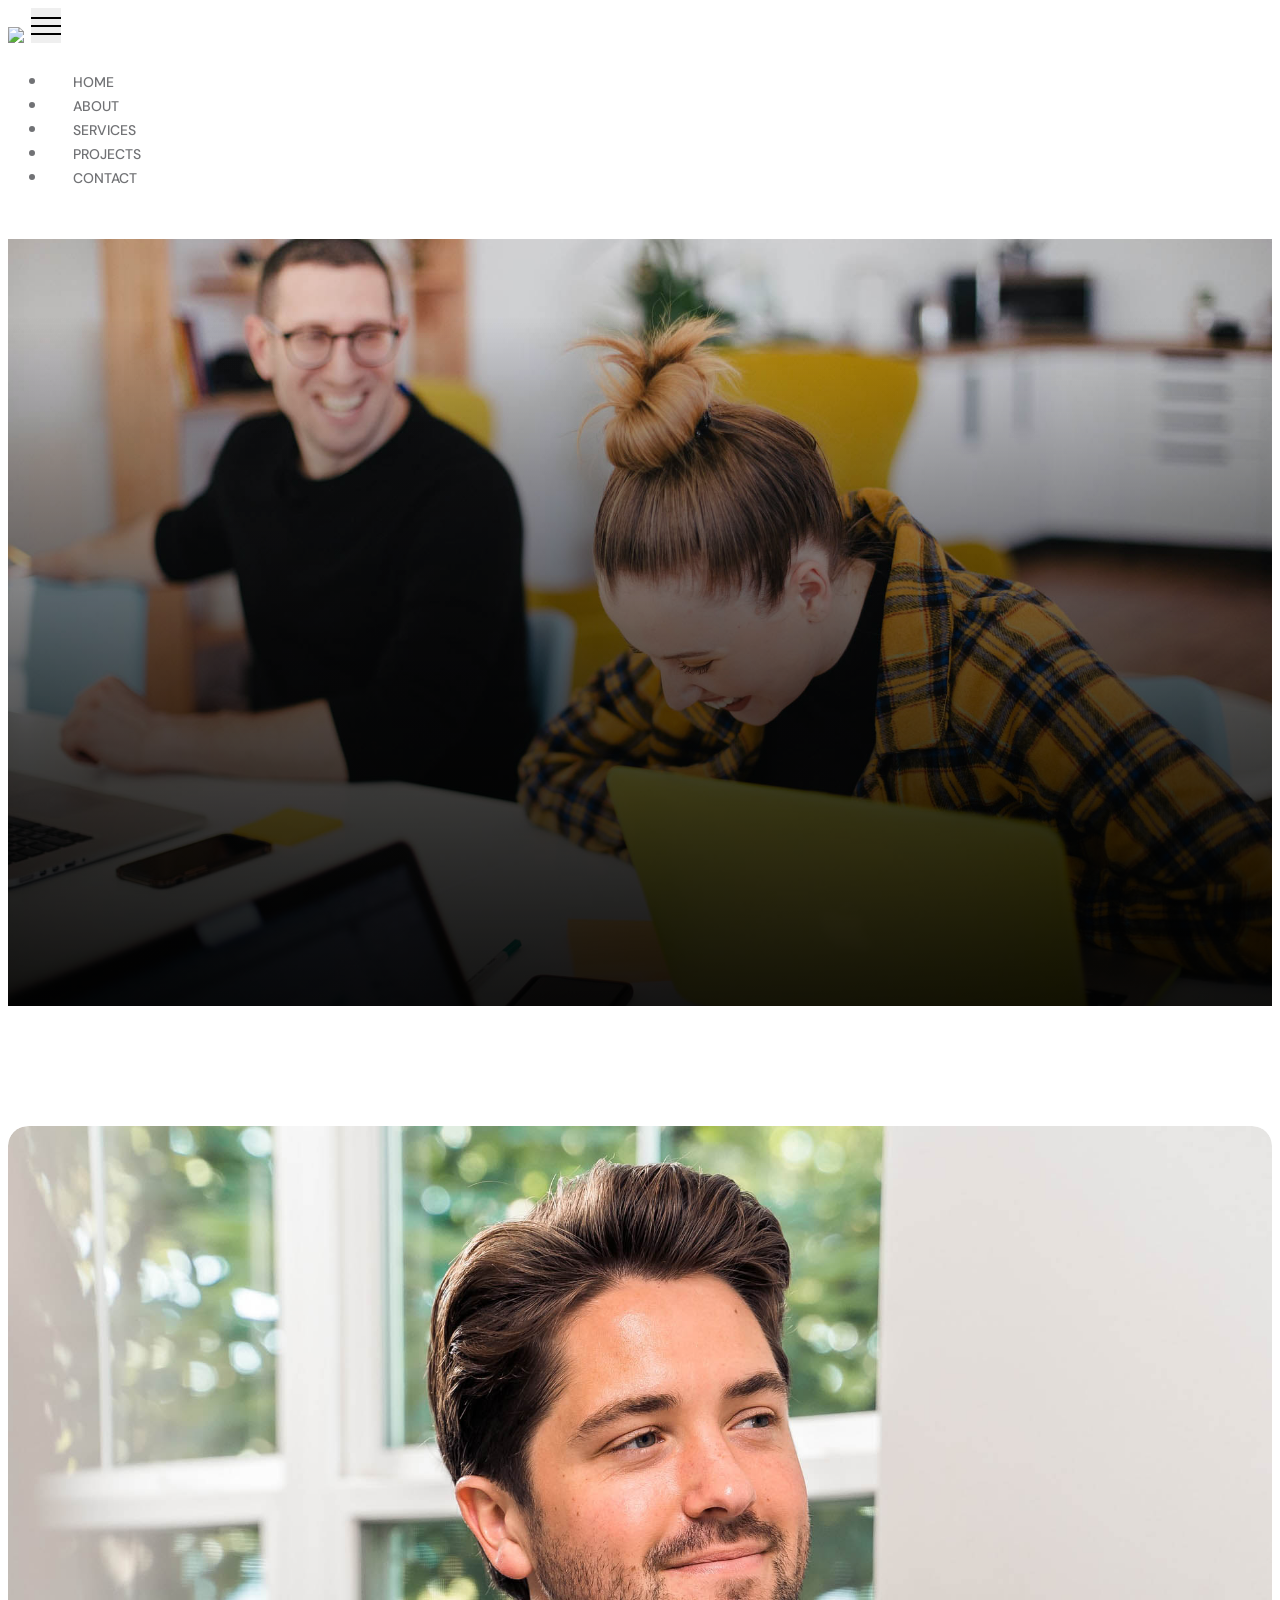
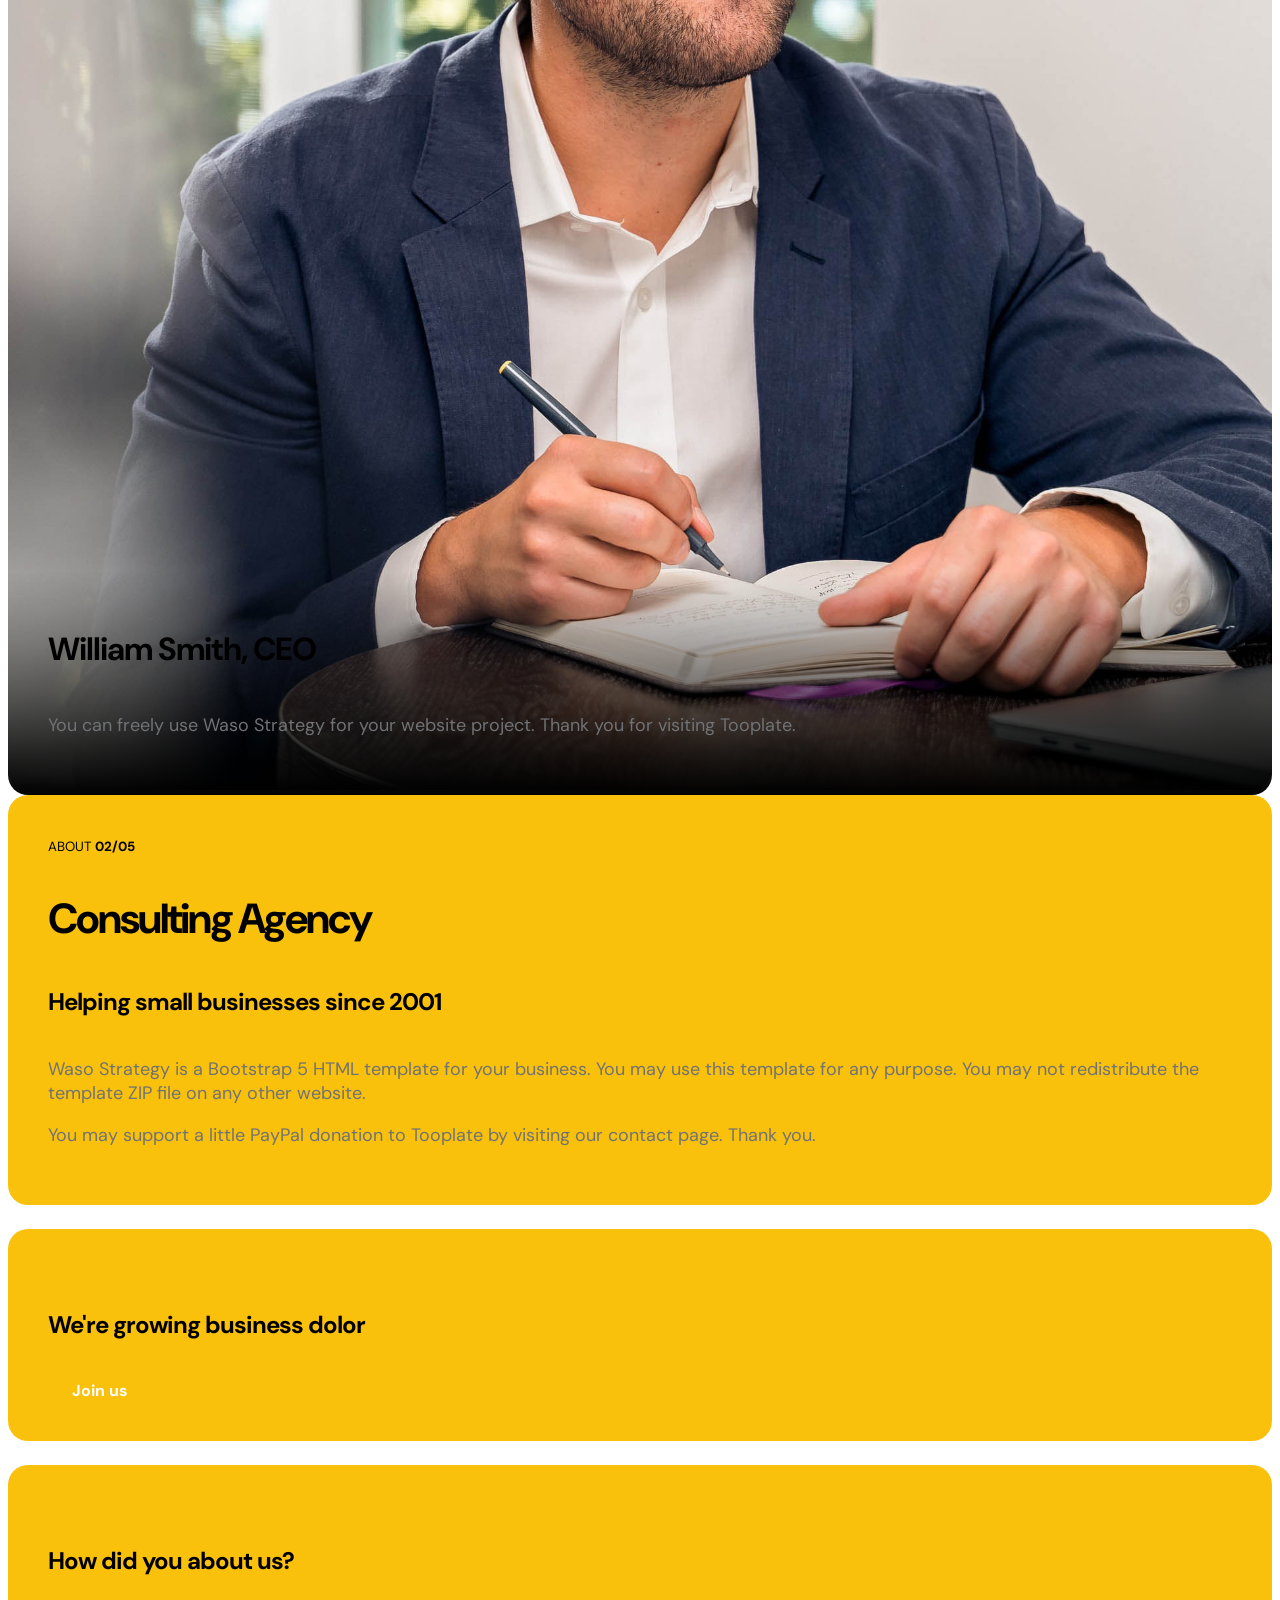
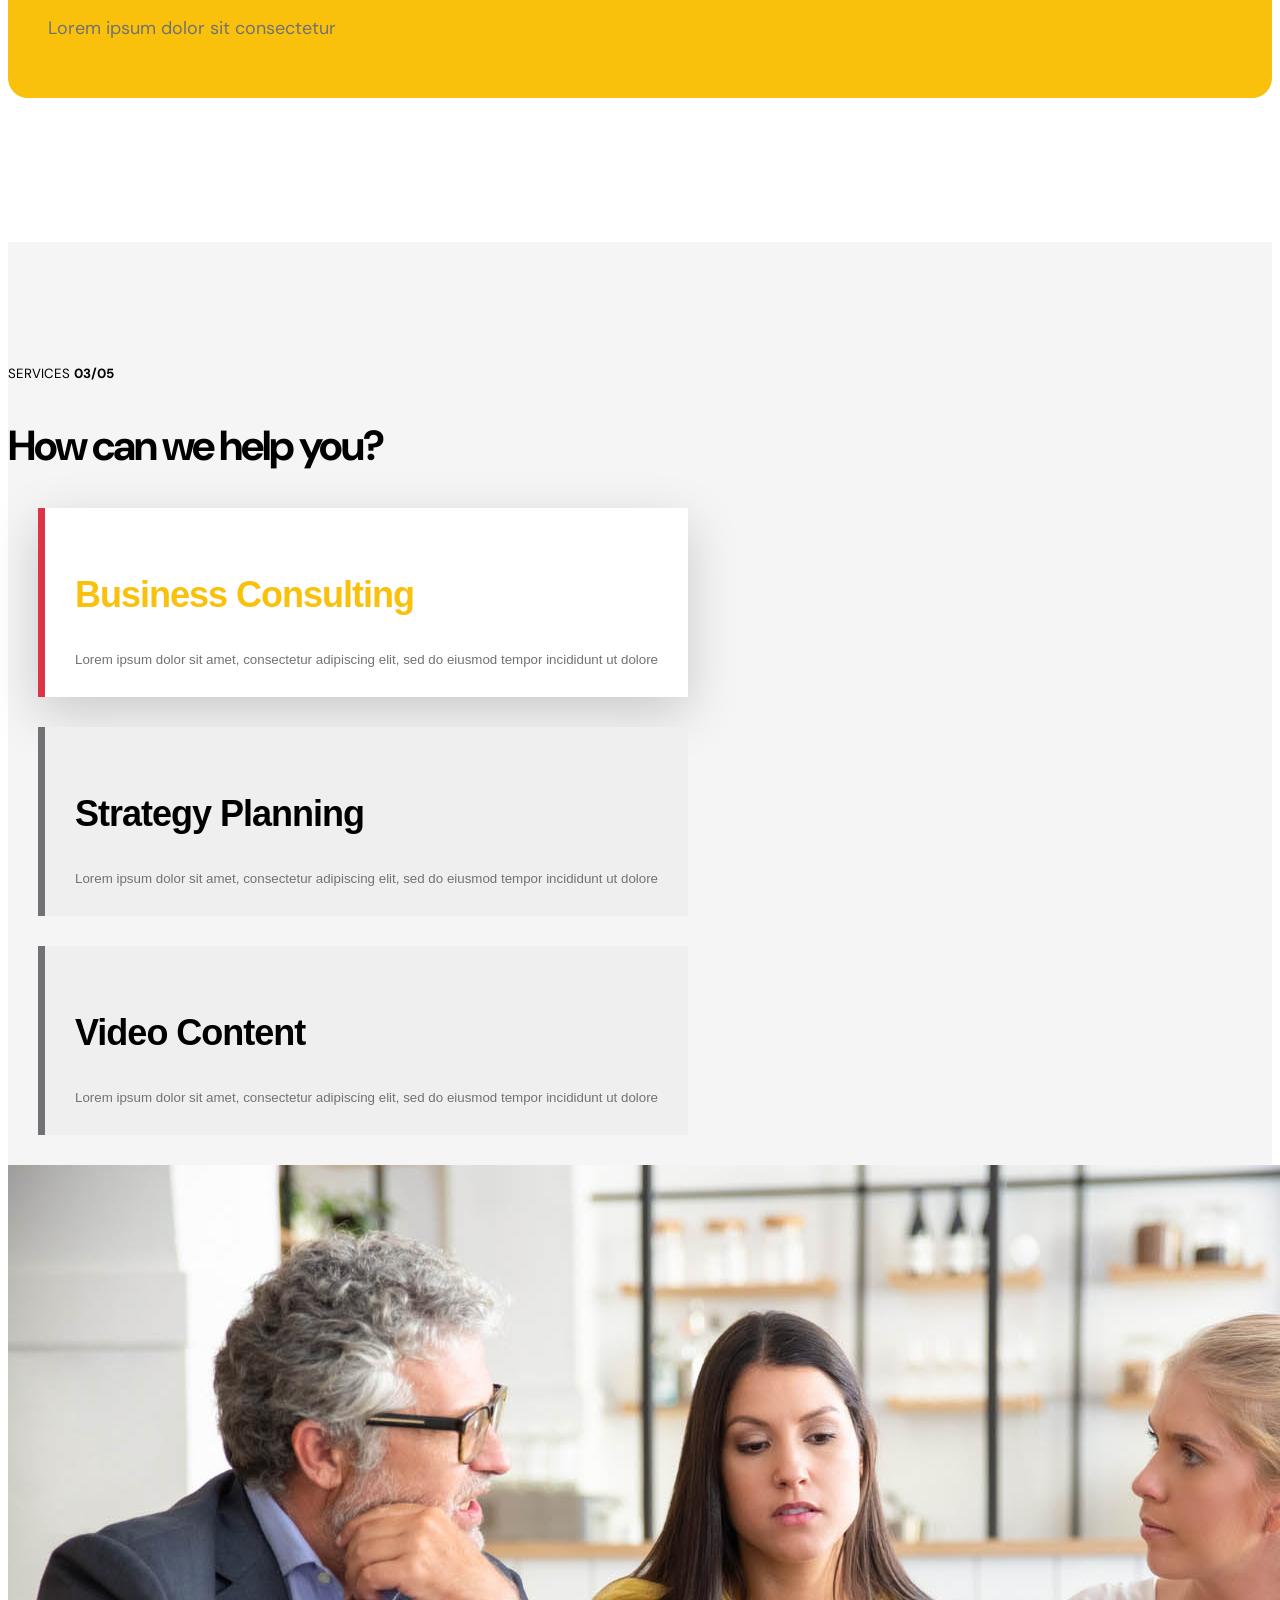
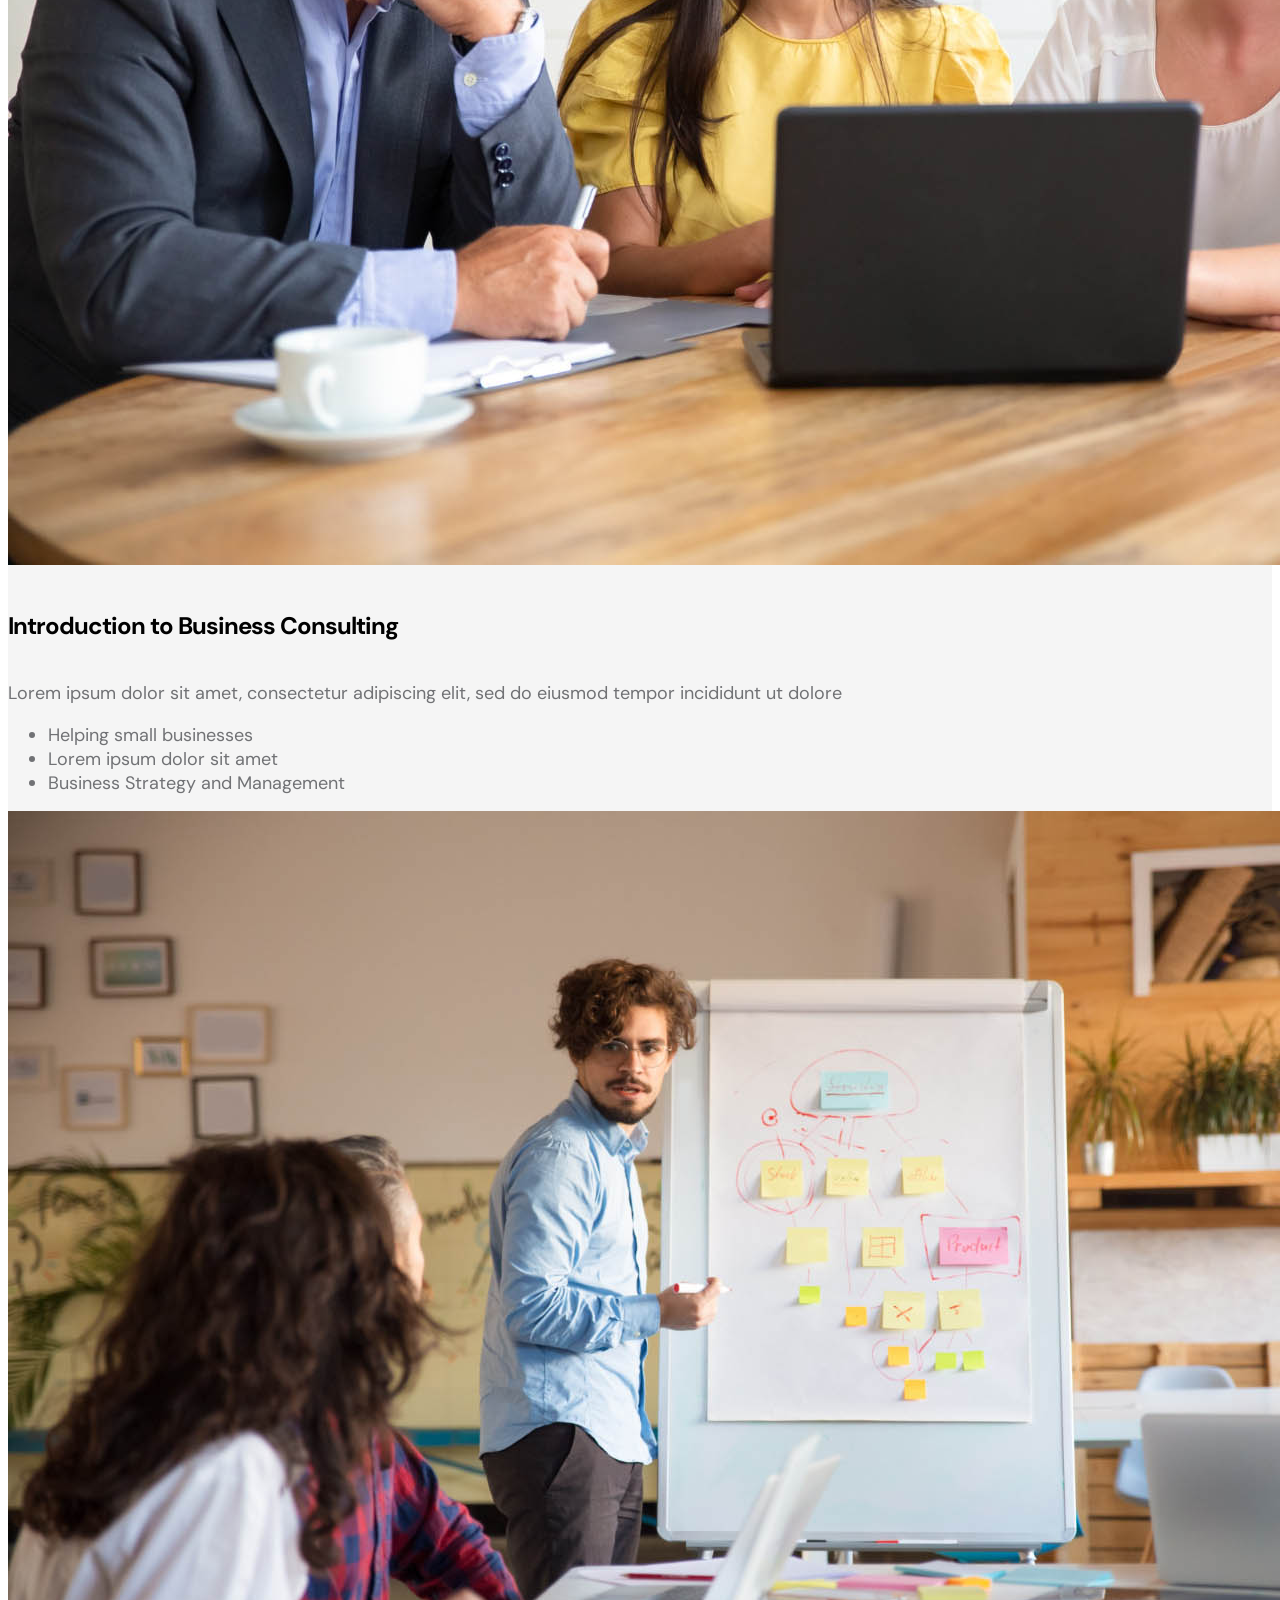
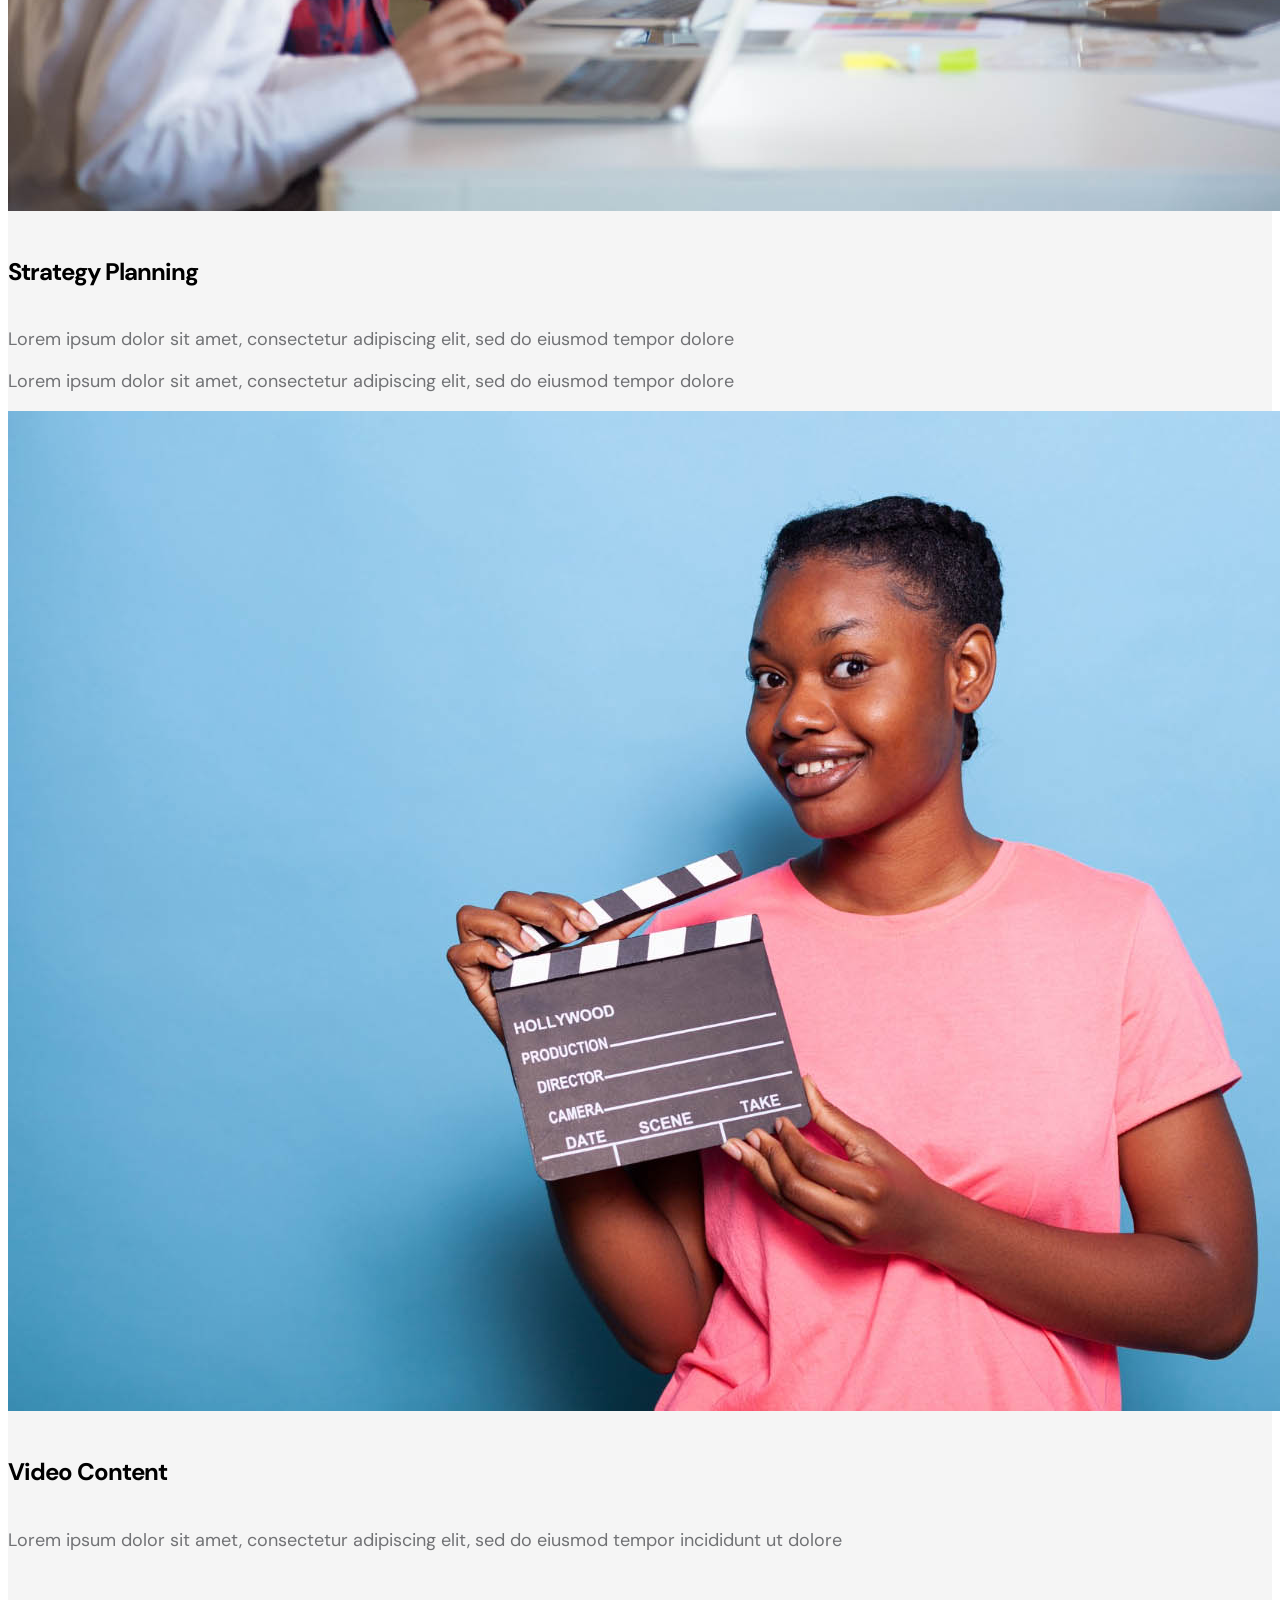
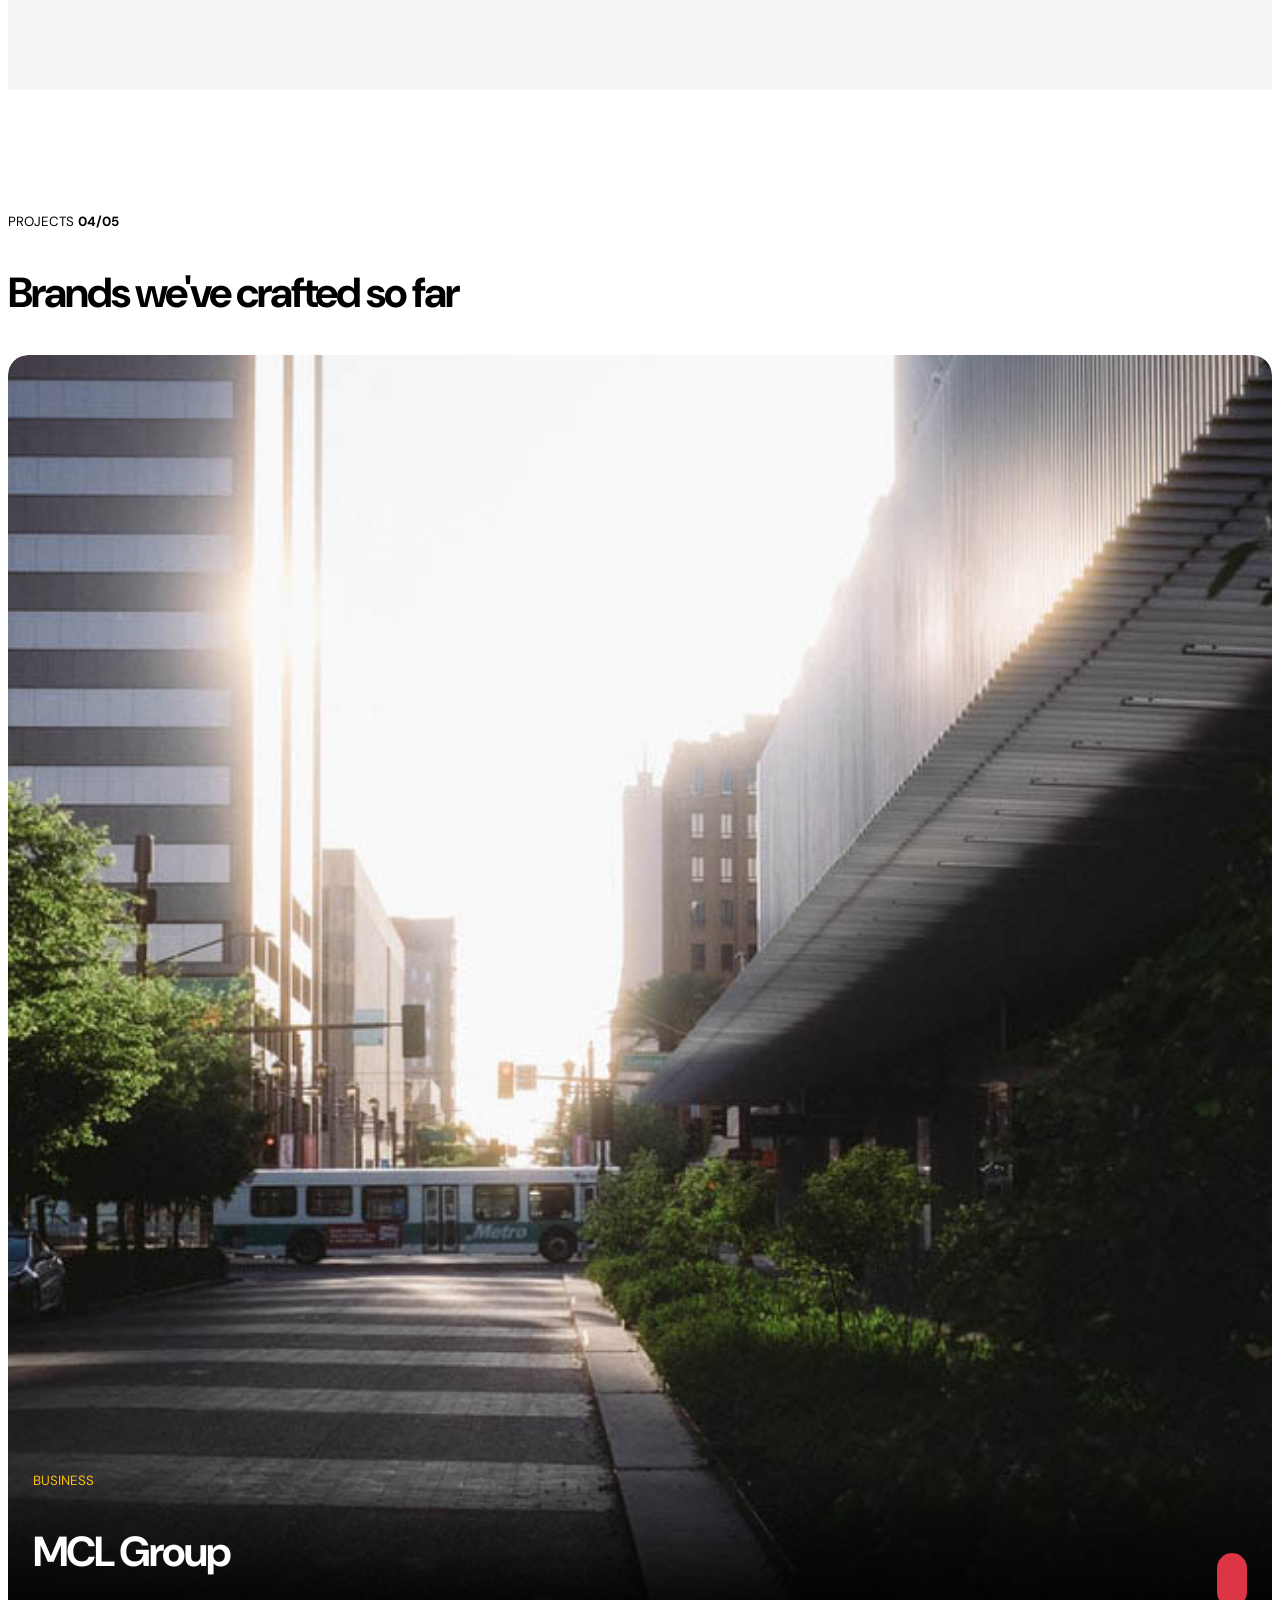
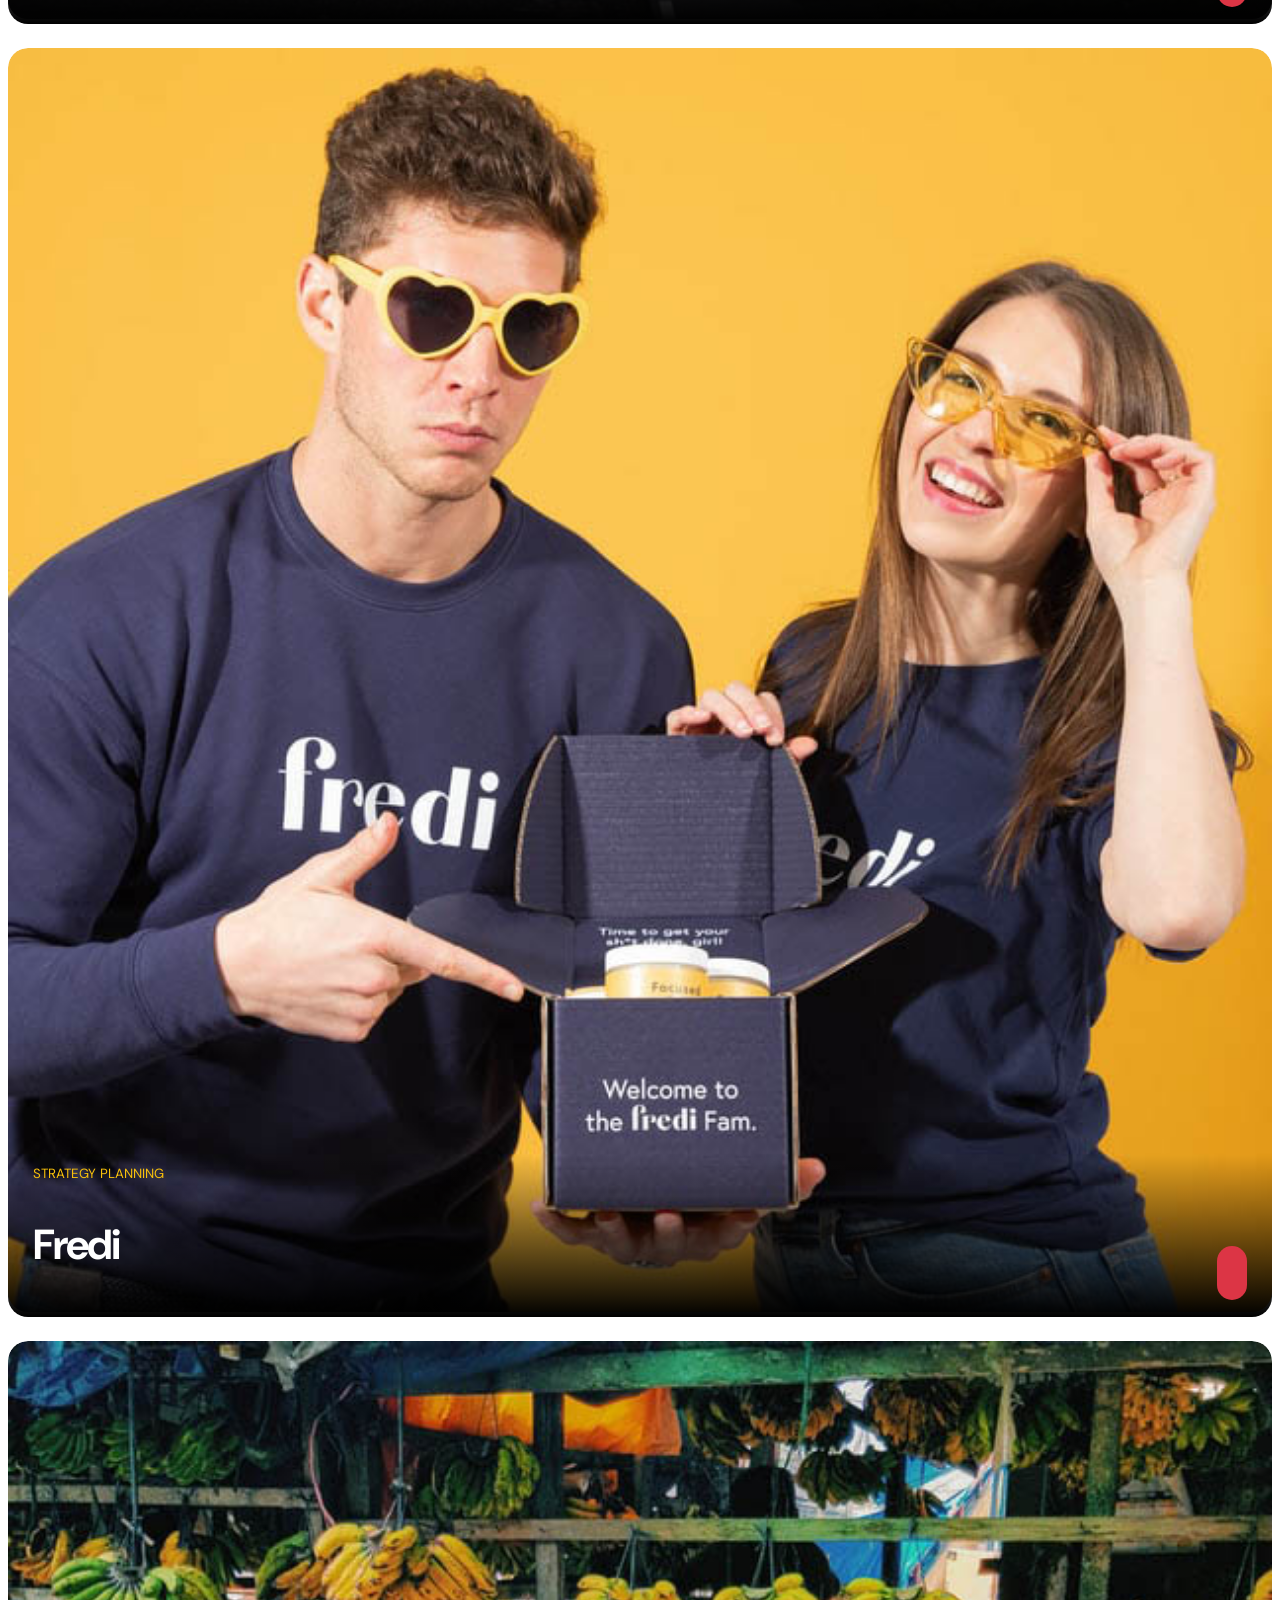
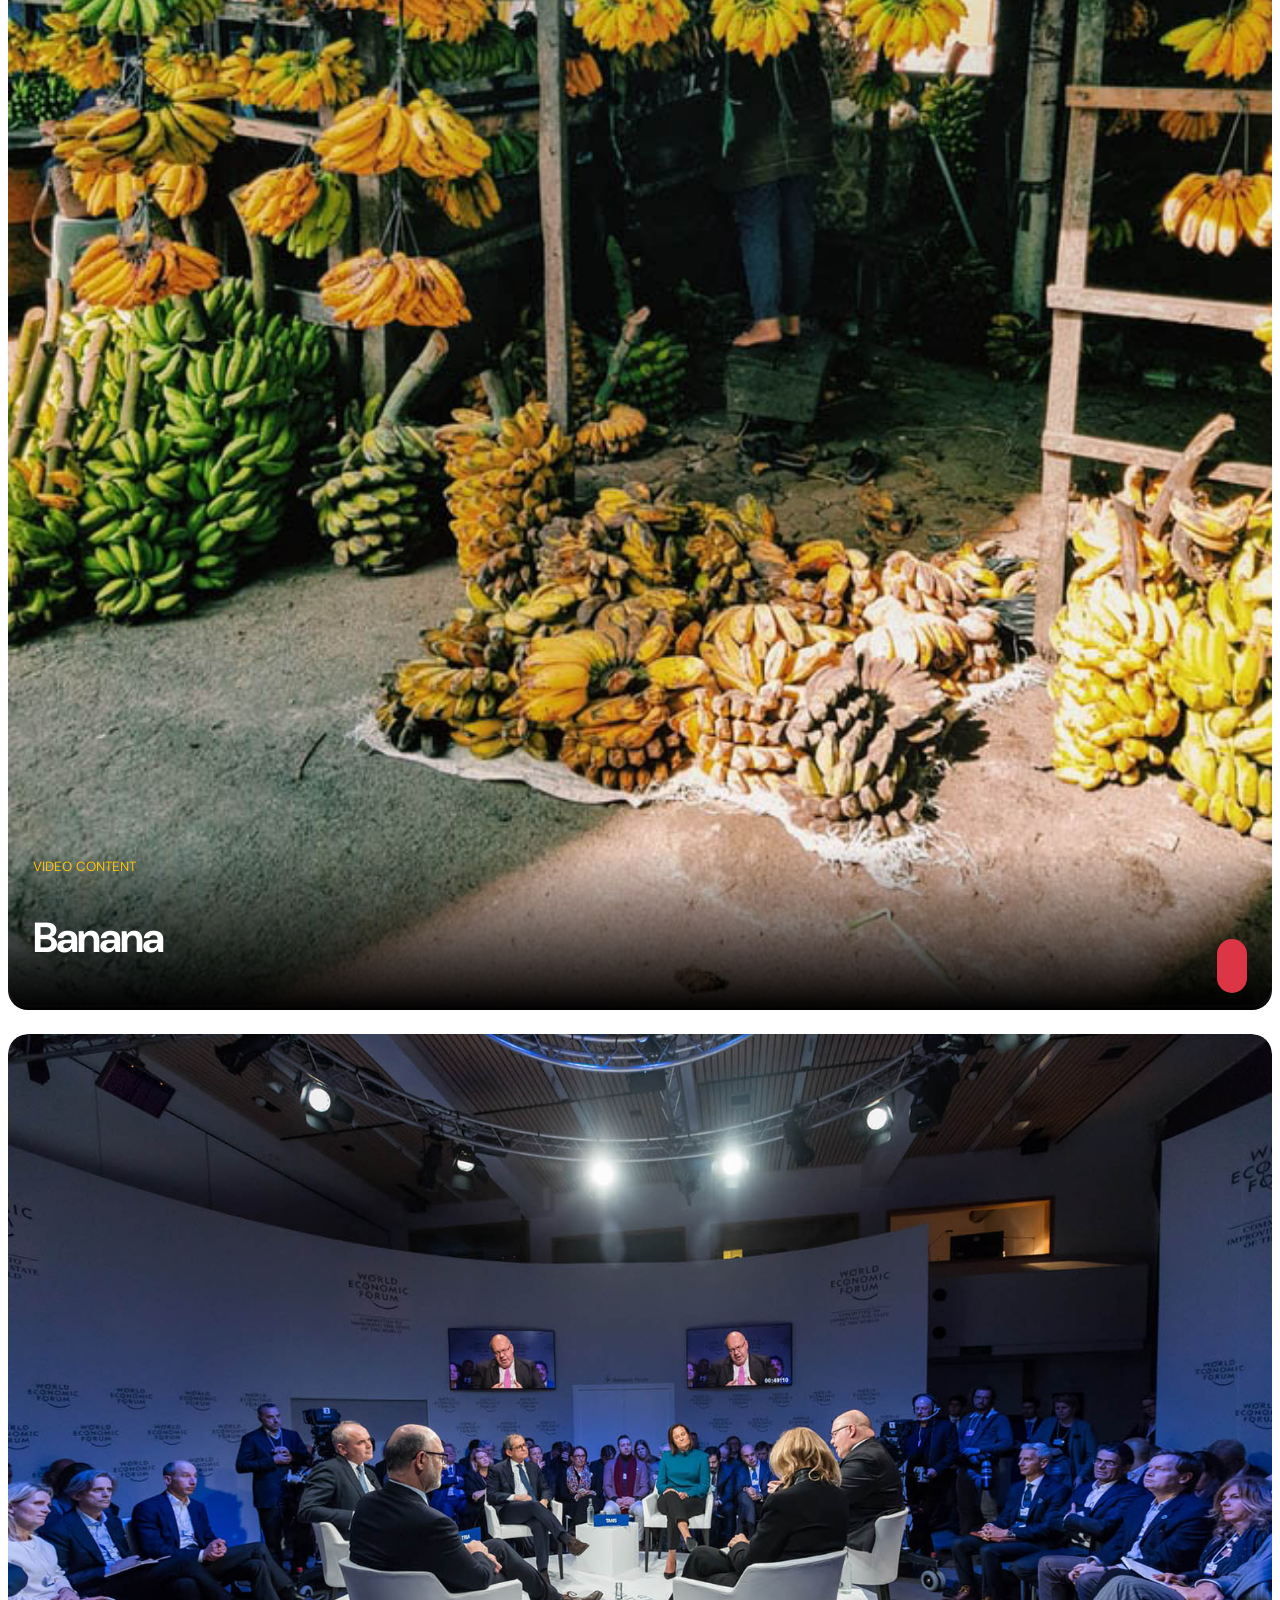
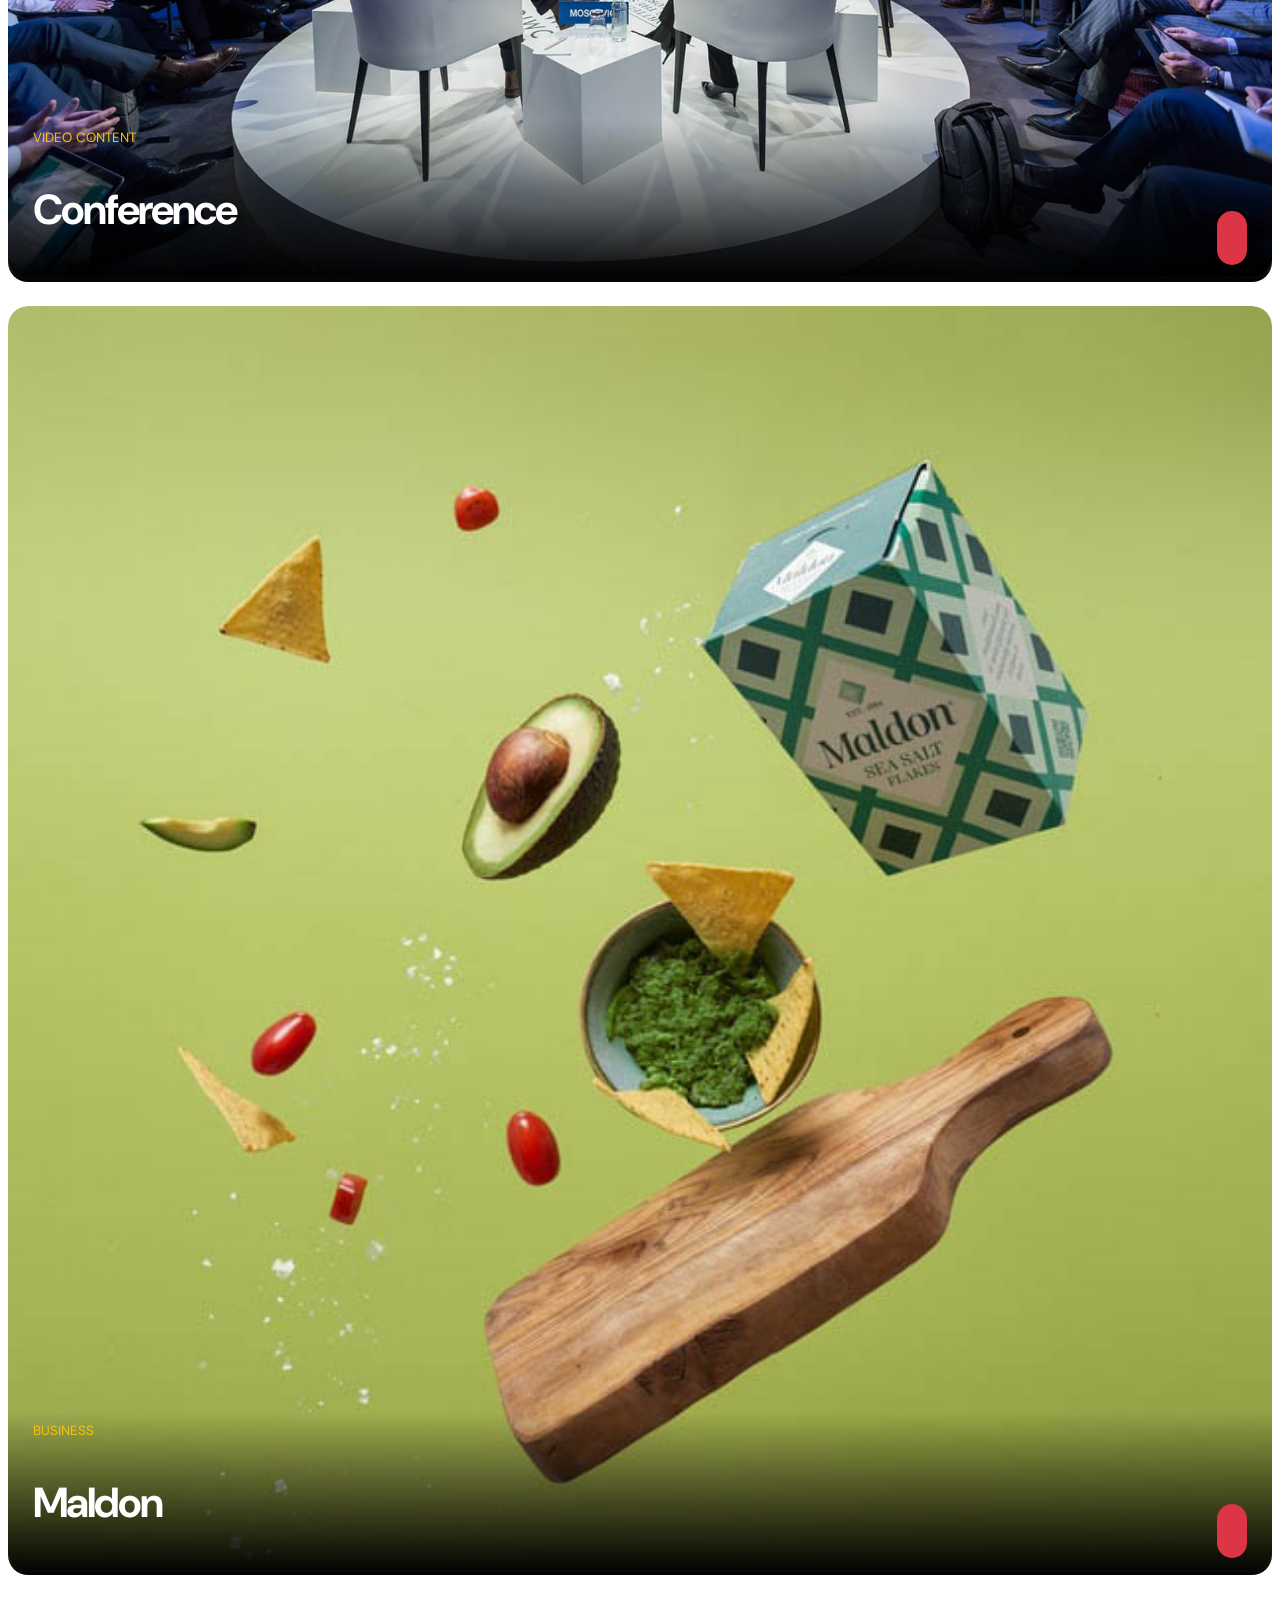
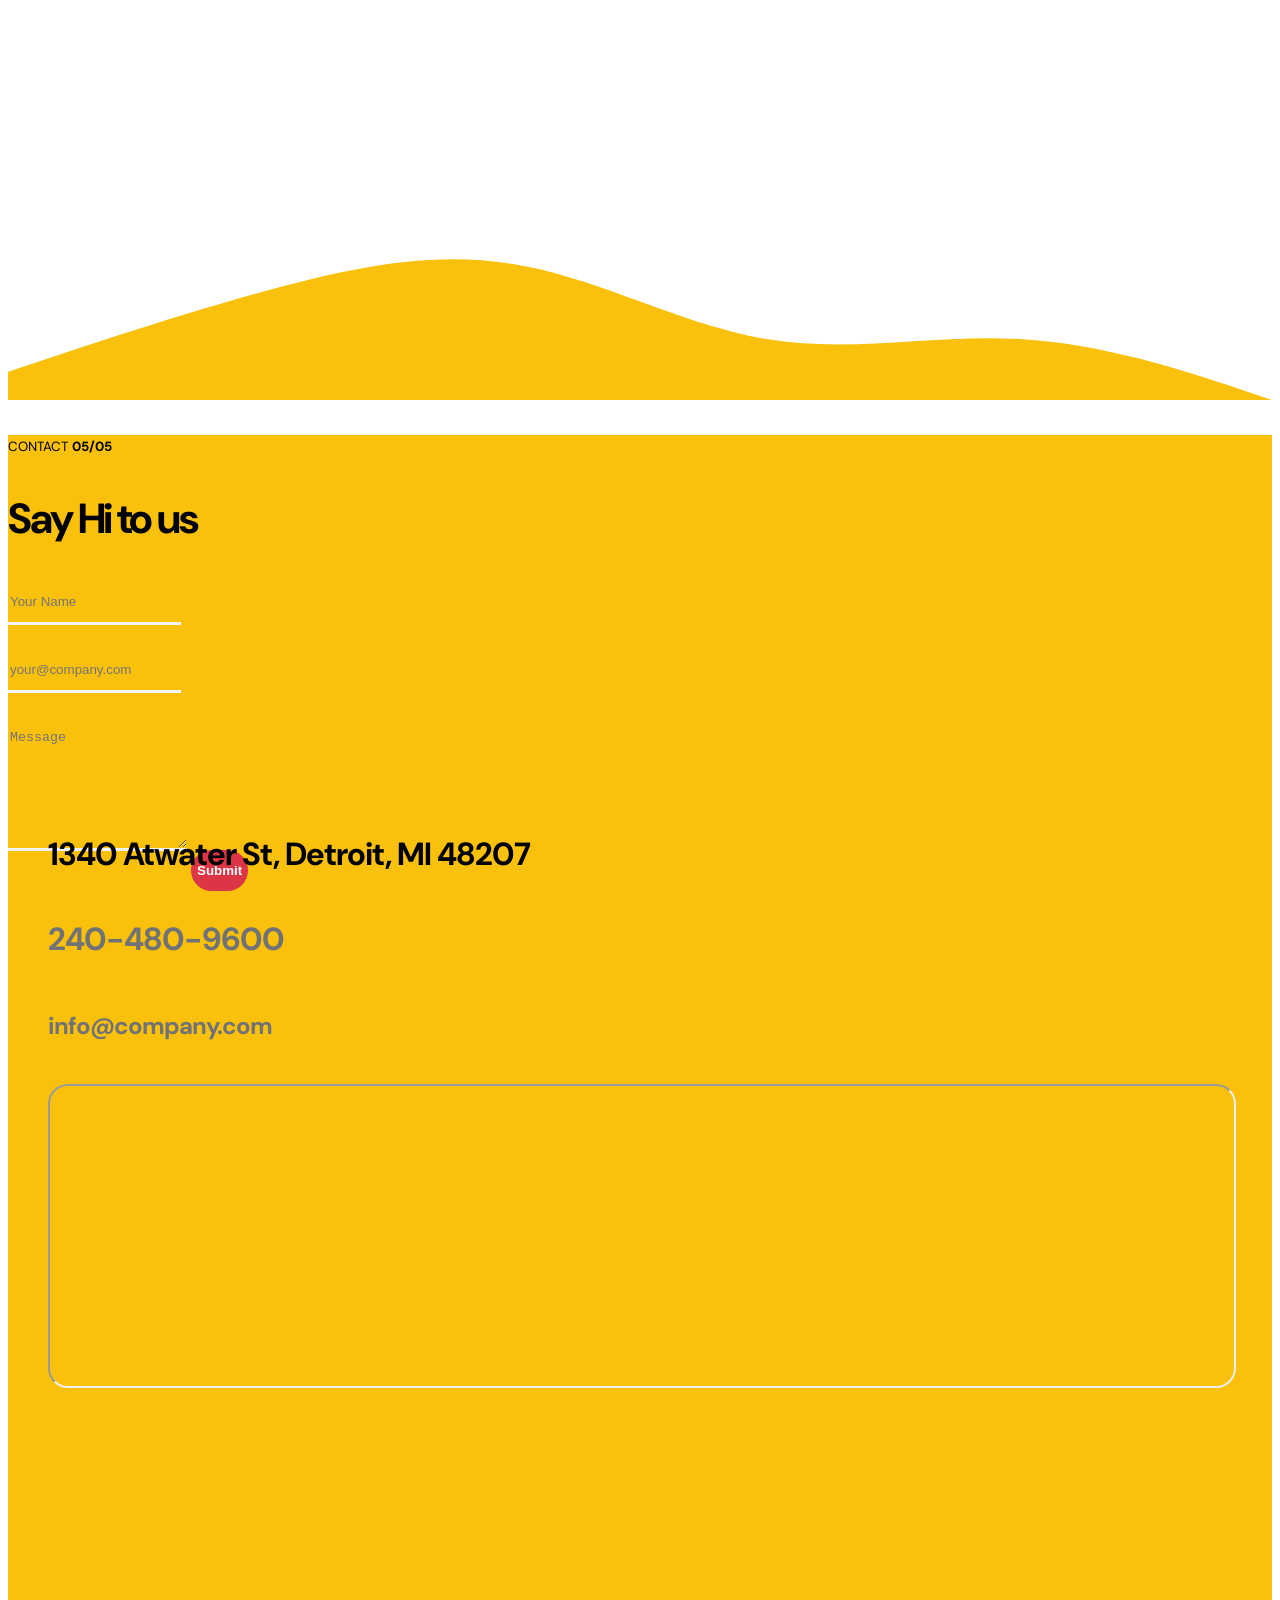
==== index.html @ d718e26a "Update index.html" ====
<!doctype html>
<html lang="en">
    <head>
        <meta charset="utf-8">
        <meta name="viewport" content="width=device-width, initial-scale=1">

        <meta name="description" content="">
        <meta name="author" content="Deep Turismo & Eventos">

        <title>Deep Eventos</title>

        <!-- CSS FILES -->
        <link rel="preconnect" href="https://fonts.googleapis.com">
        
        <link rel="preconnect" href="https://fonts.gstatic.com" crossorigin>
        
        <link href="https://fonts.googleapis.com/css2?family=DM+Sans:wght@400;500;700&display=swap" rel="stylesheet">

        <link href="css/bootstrap.min.css" rel="stylesheet">

        <link href="css/bootstrap-icons.css" rel="stylesheet">

        <link href="css/magnific-popup.css" rel="stylesheet">

        <link href="css/deep.css" rel="stylesheet">
        

    </head>
    
    <body id="section_1">

        <nav class="navbar navbar-expand-lg bg-black">
            <div class="container">

                <a href="#" class="navbar-brand">
                    <img class="logo-img" src="images/BRANCO.svg">
                </a>

                <button class="navbar-toggler" type="button" data-bs-toggle="collapse" data-bs-target="#navbarNav" aria-controls="navbarNav" aria-expanded="false" aria-label="Toggle navigation">
                    <span class="navbar-toggler-icon"></span>
                </button>

                <div class="collapse navbar-collapse" id="navbarNav">
                    <ul class="navbar-nav align-items-lg-center ms-auto me-lg-auto">
                        <li class="nav-item">
                            <a class="nav-link click-scroll" href="#section_1">Home</a>
                        </li>

                        <li class="nav-item">
                            <a class="nav-link click-scroll" href="#section_2">About</a>
                        </li>

                        <li class="nav-item">
                            <a class="nav-link click-scroll" href="#section_3">Services</a>
                        </li>

                        <li class="nav-item">
                            <a class="nav-link click-scroll" href="#section_4">Projects</a>
                        </li>

                        <li class="nav-item">
                            <a class="nav-link click-scroll" href="#section_5">Contact</a>
                        </li>
                    </ul>
                    <div>
                        <ul class="social-icon d-flex justify-content-lg-end d-lg-block d-none">
                            <li class="social-icon-item">
                                <a href="https://www.instagram.com/deepeventos" target="_blank" rel="noopener noreferrer" class="social-icon-link">
                                    <span class="bi-instagram"></span>
                                </a>
                            </li>
                        </ul>
                     </div>
                <div>
                        
            </div>
        </nav>

        <main>

            <section class="hero">
                <div class="container-fluid h-100">
                    <div class="row h-100">

                        <div id="carouselExampleCaptions" class="carousel carousel-fade hero-carousel slide" data-bs-ride="carousel">
                            <div class="carousel-inner">
                                <div class="carousel-item active">
                                    <div class="container position-relative h-100">
                                        <div class="carousel-caption d-flex flex-column justify-content-center">
                                            <small class="small-title">Introducing Waso Strategy <strong class="text-warning">01/05</strong></small>

                                            <h1>Explore <span class="text-warning">new ideas</span> for your business</h1>

                                            <div class="d-flex align-items-center mt-4">
                                                <a class="custom-btn btn custom-link" href="#section_2">Get Started</a>

                                                <a class="popup-youtube custom-icon d-flex ms-4" href="https://www.youtube.com/watch?v=AYaHuZ4BB6Y">
                                                    <i class="bi-play play-icon d-flex m-auto text-white"></i>
                                                </a>
                                            </div>
                                        </div>
                                    </div>

                                    <div class="carousel-image-wrap">
                                        <img src="images/slide/christina-wocintechchat-com-NDoVgcS_lZM-unsplash.jpg" class="img-fluid carousel-image" alt="">
                                    </div>
                                </div>

                                <div class="carousel-item">
                                    <div class="container position-relative h-100">
                                        <div class="carousel-caption d-flex flex-column justify-content-center">
                                            <small class="small-title">Supporting New Project <strong class="text-warning">01/05</strong></small>

                                            <h1>Strategic Planning for your <span class="text-warning">next project</span></h1>

                                            <div class="d-flex align-items-center mt-4">
                                                <a class="custom-btn btn custom-link" href="#section_2">Explore Capabilities</a>

                                                <a class="popup-youtube custom-icon d-flex ms-4" href="https://www.youtube.com/watch?v=VStvZjykQ00">
                                                    <i class="bi-play play-icon d-flex m-auto text-white"></i>
                                                </a>
                                            </div>
                                        </div>
                                    </div>
                                    
                                    <div class="carousel-image-wrap">
                                        <img src="images/slide/jason-goodman-0K7GgiA8lVE-unsplash.jpg" class="img-fluid carousel-image" alt="">
                                    </div>
                                </div>

                                <button class="carousel-control-prev" type="button" data-bs-target="#carouselExampleCaptions" data-bs-slide="prev">
                                    <span class="carousel-control-prev-icon" aria-hidden="true"></span>
                                    <span class="visually-hidden">Previous</span>
                                </button>

                                <button class="carousel-control-next" type="button" data-bs-target="#carouselExampleCaptions" data-bs-slide="next">
                                    <span class="carousel-control-next-icon" aria-hidden="true"></span>
                                    <span class="visually-hidden">Next</span>
                                </button>
                            </div>
                        </div>

                    </div>
                </div>
            </section>


            <section class="about section-padding" id="section_2">
                <div class="container">
                    <div class="row">

                        <div class="col-lg-6 col-12 mb-5 mb-lg-0">
                            <div class="about-image-wrap h-100">
                                <img src="images/peter-jones-WZROBIlY8Rg-unsplash.jpg" class="img-fluid about-image" alt="">

                                <div class="about-image-info">
                                    <h4 class="text-white">William Smith, CEO</h4>

                                    <p class="text-white mb-0">You can freely use Waso Strategy for your website project. Thank you for visiting Tooplate.</p>
                                </div>
                            </div>
                        </div>

                        <div class="col-lg-6 col-12 d-flex flex-column">
                            <div class="about-thumb bg-white shadow-lg">
                                
                                <div class="about-info">
                                    <small class="small-title">About <strong class="text-warning">02/05</strong></small>

                                    <h2 class="mb-3">Consulting Agency</h2>

                                    <h5 class="mb-3">Helping small businesses since 2001</h5>

                                    <p>Waso Strategy is a Bootstrap 5 HTML template for your business. You may use this template for any purpose. You may not redistribute the template ZIP file on any other website.</p>

                                    <p>You may support a little PayPal donation to Tooplate by visiting our <a href="https://www.tooplate.com/contact">contact page</a>. Thank you.</p>
                                </div>
                            </div>

                            <div class="row h-100">
                                <div class="col-lg-6 col-6">
                                    <div class="about-thumb d-flex flex-column justify-content-center bg-danger mb-lg-0 h-100">
                                        
                                        <div class="about-info">
                                            <h5 class="text-white mb-4">We're growing business dolor</h5>

                                            <a class="custom-btn btn custom-bg-primary" href="#section_3">Join us</a>
                                        </div>
                                    </div>
                                </div>

                                <div class="col-lg-6 col-6">
                                    <div class="about-thumb d-flex flex-column justify-content-center bg-warning mb-lg-0 h-100">
                                        
                                        <div class="about-info">
                                            <h5 class="text-white mb-4">How did you about us?</h5>

                                            <p class="text-white mb-0">Lorem ipsum dolor sit consectetur</p>
                                        </div>
                                    </div>
                                </div>
                            </div>
                        </div>

                    </div>
                </div>
            </section>

            <section class="services section-padding" id="section_3">
                <div class="container">
                    <div class="row">

                        <div class="col-lg-10 col-12 text-center mx-auto mb-5">
                            <small class="small-title">Services <strong class="text-warning">03/05</strong></small>

                            <h2>How can we help you?</h2>

                        </div>

                        <div class="col-lg-6 col-12">
                            <nav>
                                <div class="nav nav-tabs flex-column align-items-baseline" id="nav-tab" role="tablist">
                                    <button class="nav-link active" id="nav-business-tab" data-bs-toggle="tab" data-bs-target="#nav-business" type="button" role="tab" aria-controls="nav-business" aria-selected="true">
                                        <h3>Business Consulting</h3>

                                        <span>Lorem ipsum dolor sit amet, consectetur adipiscing elit, sed do eiusmod tempor incididunt ut dolore</span>
                                    </button>

                                    <button class="nav-link" id="nav-strategy-tab" data-bs-toggle="tab" data-bs-target="#nav-strategy" type="button" role="tab" aria-controls="nav-strategy" aria-selected="false">
                                        <h3>Strategy Planning</h3>
                                        
                                        <span>Lorem ipsum dolor sit amet, consectetur adipiscing elit, sed do eiusmod tempor incididunt ut dolore</span>
                                    </button>

                                    <button class="nav-link" id="nav-video-tab" data-bs-toggle="tab" data-bs-target="#nav-video" type="button" role="tab" aria-controls="nav-video" aria-selected="false">
                                        <h3>Video Content</h3>
                                        
                                        <span>Lorem ipsum dolor sit amet, consectetur adipiscing elit, sed do eiusmod tempor incididunt ut dolore</span>
                                    </button>
                                </div>
                            </nav>
                        </div>

                        <div class="col-lg-6 col-12">
                            <div class="tab-content" id="nav-tabContent">
                                <div class="tab-pane fade show active" id="nav-business" role="tabpanel" aria-labelledby="nav-intro-tab">
                                    <img src="images/services/young-entrepreneurs-mature-investor-watching-presentation-discussing-project.jpg" class="img-fluid" alt="">

                                    <h5 class="mt-4 mb-2">Introduction to Business Consulting</h5>

                                    <p>Lorem ipsum dolor sit amet, consectetur adipiscing elit, sed do eiusmod tempor incididunt ut dolore</p>

                                    <ul>
                                        <li>Helping small businesses</li>

                                        <li>Lorem ipsum dolor sit amet</li>

                                        <li>Business Strategy and Management</li>
                                    </ul>
                                </div>

                                <div class="tab-pane fade show" id="nav-strategy" role="tabpanel" aria-labelledby="nav-strategy-tab">
                                    <img src="images/services/startup-leader-drawing-flowchart-board-discussing-project.jpg" class="img-fluid" alt="">

                                    <h5 class="mt-4 mb-2">Strategy Planning</h5>

                                    <div class="row">
                                        <div class="col-lg-6 col-12">
                                            <p>Lorem ipsum dolor sit amet, consectetur adipiscing elit, sed do eiusmod tempor dolore</p>
                                        </div>

                                        <div class="col-lg-6 col-12">
                                            <p>Lorem ipsum dolor sit amet, consectetur adipiscing elit, sed do eiusmod tempor dolore</p>
                                        </div>
                                    </div>
                                </div>

                                <div class="tab-pane fade show" id="nav-video" role="tabpanel" aria-labelledby="nav-video-tab">
                                    <img src="images/services/portrait-smiling-african-american-young-woman-holding-movie-production-blackboard.jpg" class="img-fluid" alt="">

                                    <h5 class="mt-4 mb-2">Video Content</h5>

                                    <p>Lorem ipsum dolor sit amet, consectetur adipiscing elit, sed do eiusmod tempor incididunt ut dolore</p>
                                </div>


                            </div>
                        </div>

                    </div>
                </div>
            </section>

            <section class="projects section-padding pb-0" id="section_4">
                <div class="container">
                    <div class="row">

                        <div class="col-lg-10 col-12 text-center mx-auto mb-5">
                            <small class="small-title">Projects <strong class="text-warning">04/05</strong></small>

                            <h2>Brands we've crafted so far</h2>
                        </div>

                        <div class="col-lg-4 col-12">
                            <div class="projects-thumb projects-thumb-small">
                                <a href="project-detail.html">
                                    <img src="images/projects/pj-gal-szabo-CIXXIWxxec4-unsplash.jpg" class="img-fluid projects-image" alt="">
                                    
                                    <div class="projects-info">
                                        <div class="projects-title-wrap">
                                            <small class="projects-small-title">Business</small>

                                            <h2 class="projects-title">MCL Group</h2>
                                        </div>

                                        <div class="projects-btn-wrap mt-4">
                                            <span class="custom-btn btn">
                                                <i class="bi-arrow-right"></i>
                                            </span>
                                        </div>
                                    </div>
                                </a>
                            </div>
                        </div>

                        <div class="col-lg-4 col-12">
                            <div class="projects-thumb projects-thumb-small">
                                <a href="project-detail.html">
                                    <img src="images/projects/team-fredi-FN3vmVee2sI-unsplash.jpg" class="img-fluid projects-image" alt="">
                                    
                                    <div class="projects-info">
                                        <div class="projects-title-wrap">
                                            <small class="projects-small-title">Strategy Planning</small>

                                            <h2 class="projects-title">Fredi</h2>
                                        </div>

                                        <div class="projects-btn-wrap mt-4">
                                            <span class="custom-btn btn" href="project-detail.html">
                                                <i class="bi-arrow-right"></i>
                                            </span>
                                        </div>
                                    </div>
                                </a>
                            </div>
                        </div>

                        <div class="col-lg-4 col-12">
                            <div class="projects-thumb projects-thumb-small">
                                <a href="project-detail.html">
                                    <img src="images/projects/vmsign-x9yGe7wnvKQ-unsplash.jpg" class="img-fluid projects-image" alt="">
                                    
                                    <div class="projects-info">
                                        <div class="projects-title-wrap">
                                            <small class="projects-small-title">Video Content</small>

                                            <h2 class="projects-title">Banana</h2>
                                        </div>

                                        <div class="projects-btn-wrap mt-4">
                                            <span class="custom-btn btn" href="project-detail.html">
                                                <i class="bi-arrow-right"></i>
                                            </span>
                                        </div>
                                    </div>
                                </a>
                            </div>
                        </div>

                        <div class="col-lg-8 col-12">
                            <div class="projects-thumb projects-thumb-large">
                                <a href="project-detail.html">
                                    <img src="images/projects/evangeline-shaw-nwLTVwb7DbU-unsplash.jpg" class="img-fluid projects-image" alt="">
                                    
                                    <div class="projects-info">
                                        <div class="projects-title-wrap">
                                            <small class="projects-small-title">Video Content</small>

                                            <h2 class="projects-title">Conference</h2>
                                        </div>

                                        <div class="projects-btn-wrap mt-4">
                                            <span class="custom-btn btn" href="project-detail.html">
                                                <i class="bi-arrow-right"></i>
                                            </span>
                                        </div>
                                    </div>
                                </a>
                            </div>
                        </div>

                        <div class="col-lg-4 col-12">
                            <div class="projects-thumb projects-thumb-small">
                                <a href="project-detail.html">
                                    <img src="images/projects/tangerine-newt-AKH4OVEmILc-unsplash.jpg" class="img-fluid projects-image" alt="">
                                    
                                    <div class="projects-info">
                                        <div class="projects-title-wrap">
                                            <small class="projects-small-title">Business</small>

                                            <h2 class="projects-title">Maldon</h2>
                                        </div>

                                        <div class="projects-btn-wrap mt-4">
                                            <span class="custom-btn btn" href="project-detail.html">
                                                <i class="bi-arrow-right"></i>
                                            </span>
                                        </div>
                                    </div>
                                </a>
                            </div>
                        </div>

                    </div>
                </div>
            </section>

            <section class="contact" id="section_5">

            <svg xmlns="http://www.w3.org/2000/svg" viewBox="0 0 1440 320"><path fill="#f9c10b" fill-opacity="1" d="M0,288L48,272C96,256,192,224,288,197.3C384,171,480,149,576,165.3C672,181,768,235,864,250.7C960,267,1056,245,1152,250.7C1248,256,1344,288,1392,304L1440,320L1440,320L1392,320C1344,320,1248,320,1152,320C1056,320,960,320,864,320C768,320,672,320,576,320C480,320,384,320,288,320C192,320,96,320,48,320L0,320Z"></path></svg>

                <div class="contact-container-wrap">
                    <div class="container">
                        <div class="row">

                            <div class="col-lg-6 col-12">
                                <form class="custom-form contact-form" action="" method="post" role="form">
                                    <small class="small-title">Contact <strong class="text-white">05/05</strong></small>

                                    <h2 class="mb-5">Say Hi to us</h2>

                                    <div class="row">
                                        <div class="col-lg-6 col-md-6 col-12">                                    
                                            <input type="text" name="name" id="name" class="form-control" placeholder="Your Name" required="">
                                        </div>

                                        <div class="col-lg-6 col-md-6 col-12">         
                                            <input type="email" name="email" id="email" pattern="[^ @]*@[^ @]*" class="form-control" placeholder="your@company.com" required="">
                                        </div>

                                        <div class="col-12">
                                            <textarea class="form-control" rows="7" id="message" name="message" placeholder="Message"></textarea>

                                            <button type="submit" class="form-control">Submit</button>
                                        </div>

                                    </div>
                                </form>
                            </div>

                            <div class="col-lg-6 col-12">
                                <div class="contact-thumb">
                                    
                                    <div class="contact-info bg-white shadow-lg">
                                        <h4 class="mb-4">1340 Atwater St, Detroit, MI 48207</h4>

                                        <h4 class="mb-2">
                                            <a href="tel: 240-480-9600">
                                                <i class="bi-telephone contact-icon me-2"></i>
                                                240-480-9600
                                            </a>
                                        </h4>

                                        <h5>
                                            <a href="mailto:info@company.com" class="footer-link">
                                                <i class="bi-envelope-fill contact-icon me-2"></i>
                                                info@company.com
                                            </a>
                                        </h5>
                                        
                                        <!-- Copy "embed a map" HTML code from any point on Google Maps -> Share Link  -->
                                        
                                        <iframe class="google-map mt-4" src="https://www.google.com/maps/embed?pb=!1m18!1m12!1m3!1d4063.103580426464!2d-83.0264337484065!3d42.33402597908653!2m3!1f0!2f0!3f0!3m2!1i1024!2i768!4f13.1!3m3!1m2!1s0x883b2cce05ddf4f1%3A0xcc0559eb3fda00c9!2sDetroit%20Riverwalk%2C%20Detroit%2C%20MI!5e1!3m2!1sen!2sus!4v1657814406289!5m2!1sen!2sus" width="100%" height="300" allowfullscreen="" loading="lazy"></iframe>
                                        
                                    </div>
                                </div>
                            </div>

                        </div>
                    </div>
                </div>
            </section>

        </main>

        <footer class="site-footer">
            <div class="container">
                <div class="row">
                        
                    <div class="col-lg-6 col-12">
                        <div class="site-footer-wrap d-flex align-items-center">
                            <p class="copyright-text mb-0 me-4">Copyright © 2036 Waso Strategy Co., Ltd.</p>

                            <ul class="social-icon">
                                <li><a href="https://facebook.com/tooplate" class="social-icon-link bi-facebook"></a></li>

                                <li><a href="https://pinterest.com/tooplate" class="social-icon-link bi-pinterest"></a></li>
    
                                <li><a href="https://twitter.com/minthu" class="social-icon-link bi-twitter"></a></li>
    
                                <li><a href="https://www.youtube.com/tooplate" class="social-icon-link bi-youtube"></a></li>
                            </ul>
                            
                        </div>
                    </div>
                    
                    <div class="col-lg-6 col-12">
                    	<p class="copyright-text mb-0 me-4">Waso HTML Template is designed by <a href="https://www.tooplate.com/" target="_blank">Tooplate</a></p>
                    </div>

                </div>
            </div>
        </footer>

        <!-- JAVASCRIPT FILES -->
        <script src="js/jquery.min.js"></script>
        <script src="js/bootstrap.min.js"></script>
        <script src="js/jquery.sticky.js"></script>
        <script src="js/jquery.magnific-popup.min.js"></script>
        <script src="js/magnific-popup-options.js"></script>
        <script src="js/click-scroll.js"></script>
        <script src="js/custom.js"></script>

    </body>

</html>
---- css/deep.css ----
/*---------------------------------------
  CUSTOM PROPERTIES ( VARIABLES )             
-----------------------------------------*/
:root {
  --white-color:                  #ffffff;
  --primary-color:                #f9c10b;
  --secondary-color:              #dc3545;
  --section-bg-color:             #f5f5f5;
  --dark-color:                   #000000;
  --p-color:                      #717275;

  --body-font-family:             'DM Sans', sans-serif;

  --h1-font-size:                 60px;
  --h2-font-size:                 42px;
  --h3-font-size:                 36px;
  --h4-font-size:                 32px;
  --h5-font-size:                 24px;
  --h6-font-size:                 22px;
  --p-font-size:                  18px;
  --menu-font-size:               14px;
  --copyright-text-font-size:     16px;

  --font-weight-normal:           400;
  --font-weight-medium:           500;
  --font-weight-bold:             700;
}

body {
    background: var(--white-color);
    font-family: var(--body-font-family); 
}


/*---------------------------------------
  TYPOGRAPHY               
-----------------------------------------*/

h2,
h3,
h4,
h5,
h6 {
  color: var(--dark-color);
}

h1,
h2,
h3,
h4,
h5,
h6 {
  font-weight: var(--font-weight-bold);
  letter-spacing: -1px;
}

h1 {
  font-size: var(--h1-font-size);
  letter-spacing: -2px;
}

h2 {
  font-size: var(--h2-font-size);
  letter-spacing: -2px;
}

h3 {
  font-size: var(--h3-font-size);
  line-height: inherit;
}

h4 {
  font-size: var(--h4-font-size);
  line-height: inherit;
}

h5 {
  font-size: var(--h5-font-size);
  line-height: normal;
}

h6 {
  font-size: var(--h6-font-size);
}

p {
  color: var(--p-color);
  font-size: var(--p-font-size);
  font-weight: var(--font-weight-normal);
}

ul li {
  color: var(--p-color);
  font-size: var(--p-font-size);
  font-weight: var(--font-weight-normal);
}

a, 
button {
  touch-action: manipulation;
  transition: all 0.3s;
}

a {
  color: var(--p-color);
  text-decoration: none;
}

a:hover {
  color: var(--primary-color);
}

::selection {
  background: var(--primary-color);
  color: var(--white-color);
}

::-moz-selection {
  background: var(--primary-color);
  color: var(--white-color);
}

.section-hero ::selection,
.bg-warning ::selection {
  background: #f9d55c;
}

.section-padding {
  padding-top: 120px;
  padding-bottom: 120px;
}

.custom-border-radius {
  border-radius: 20px;
}

b,
strong {
  font-weight: var(--font-weight-bold);
}

.small-title {
  text-transform: uppercase;
}


/*---------------------------------------
  CUSTOM ICON               
-----------------------------------------*/
.custom-icon {
  display: inline-block;
  height: 45px;
  width: 45px;
  line-height: 45px;
  border: 3px solid var(--white-color);
  text-align: center;
  border-radius: 50%;
  font-size: 20px;
  position: relative;
}

.custom-icon::before,
.custom-icon::after {
  box-sizing: inherit;
  content: "";
  position: absolute;
  width: 100%;
  height: 100%;
  left: 0;
  top: 0;
  border-radius: 50%;
}

.custom-icon::before {
  border: 3px solid transparent;
}

.custom-icon::after {
  border: 0 solid transparent;
}

.custom-icon:hover {
  border-color: transparent;
}

.custom-icon:hover::before {
  border-top-color: var(--primary-color);
  border-right-color: var(--primary-color);
  border-bottom-color: var(--primary-color);
  transition: border-top-color .15s linear,border-right-color .15s linear .1s,border-bottom-color .15s linear .2s;
}

.custom-icon:hover::after {
  border-top: 3px solid var(--primary-color);
  border-left-width: 3px;
  border-right-width: 3px;
  transform: rotate(270deg);
  transition: transform .4s linear 0s,border-left-width 0s linear .35s;
}

.play-icon::before {
  position: relative;
  left: 1px;
}


/*---------------------------------------
  CUSTOM BUTTON               
-----------------------------------------*/
.custom-btn {
  background: var(--secondary-color);
  border-radius: 100px;
  color: var(--white-color);
  font-size: var(--copyright-text-font-size);
  font-weight: var(--font-weight-bold);
  padding: 12px 24px;
}

.custom-btn:hover {
  background: var(--primary-color);
  color: var(--white-color);
}

.custom-bg-primary {
  background: var(--primary-color);
}

.custom-bg-primary:hover {
  background: var(--white-color);
  color: var(--dark-color);
}


/*---------------------------------------
  NAVIGATION              
-----------------------------------------*/
.navbar {
  z-index: 9;
  right: 0;
  left: 0;
}

.navbar-brand {
  font-size: 32px;
  font-weight: var(--font-weight-bold);
  color: var(--primary-color);
}

.navbar-expand-lg .navbar-nav .nav-link {
  padding-right: 25px;
  padding-left: 25px;
}

.navbar-nav .nav-link {
  color: var(--p-color);
  font-size: var(--menu-font-size);
  font-weight: var(--font-weight-medium);
  text-transform: uppercase;
  padding-top: 15px;
  padding-bottom: 15px;
}

.navbar-nav .nav-link.active, 
.navbar-nav .nav-link:hover,
.projects-detail-page .navbar-nav .nav-link.active:hover {
  color: var(--secondary-color);
}

.projects-detail-page .navbar-nav .nav-link.active {
  color: var(--p-color);
}

.navbar-toggler {
  border: 0;
  padding: 0;
  cursor: pointer;
  margin: 0;
  width: 30px;
  height: 35px;
  outline: none;
}

.navbar-toggler:focus {
  outline: none;
  box-shadow: none;
}

.navbar-toggler[aria-expanded="true"] .navbar-toggler-icon {
  background: transparent;
}

.navbar-toggler[aria-expanded="true"] .navbar-toggler-icon:before,
.navbar-toggler[aria-expanded="true"] .navbar-toggler-icon:after {
  transition: top 300ms 50ms ease, -webkit-transform 300ms 350ms ease;
  transition: top 300ms 50ms ease, transform 300ms 350ms ease;
  transition: top 300ms 50ms ease, transform 300ms 350ms ease, -webkit-transform 300ms 350ms ease;
  top: 0;
}

.navbar-toggler[aria-expanded="true"] .navbar-toggler-icon:before {
  transform: rotate(45deg);
}

.navbar-toggler[aria-expanded="true"] .navbar-toggler-icon:after {
  transform: rotate(-45deg);
}

.navbar-toggler .navbar-toggler-icon {
  background: var(--dark-color);
  transition: background 10ms 300ms ease;
  display: block;
  width: 30px;
  height: 2px;
  position: relative;
}

.navbar-toggler .navbar-toggler-icon:before,
.navbar-toggler .navbar-toggler-icon:after {
  transition: top 300ms 350ms ease, -webkit-transform 300ms 50ms ease;
  transition: top 300ms 350ms ease, transform 300ms 50ms ease;
  transition: top 300ms 350ms ease, transform 300ms 50ms ease, -webkit-transform 300ms 50ms ease;
  position: absolute;
  right: 0;
  left: 0;
  background: var(--dark-color);
  width: 30px;
  height: 2px;
  content: '';
}

.navbar-toggler .navbar-toggler-icon::before {
  top: -8px;
}

.navbar-toggler .navbar-toggler-icon::after {
  top: 8px;
}

.breadcrumb-item.active {
  color: var(--primary-color);
}


/*---------------------------------------
  HERO              
-----------------------------------------*/
.hero {
  position: relative;
  height: calc(100vh - 133px);
}

.section-hero {
  background-image: url('../images/jason-goodman-MUZFKa_mttU-unsplash.jpg');
  background-repeat: no-repeat;
  background-position: center;
  background-size: cover;
  position: relative;
  height: auto;
  padding-top: 180px;
  padding-bottom: 180px;
}

.section-hero::before {
  content: "";
  background: linear-gradient(to top, var(--dark-color), transparent 90%);
  position: absolute;
  top: 0;
  right: 0;
  left: 0;
  width: 100%;
  height: 100%;
  pointer-events: none;
  opacity: 0.7;
}

.section-hero-text {
  position: relative;
}

.carousel {
  padding-right: 0;
  padding-left: 0;
}

.hero-carousel,
.carousel-inner,
.carousel-item {
  height: 100%;
}

.carousel-image-wrap::before {
  content: "";
  background: linear-gradient(to top, var(--dark-color), transparent 90%);
  position: absolute;
  z-index: 2;
  top: 0;
  right: 0;
  left: 0;
  width: 100%;
  height: 100%;
  pointer-events: none;
  opacity: 0.7;
}

.carousel-caption {
  z-index: 9;
  top: 32%;
  bottom: 0;
  left: 0;
  text-align: left;
  width: 50%;
  margin-right: 12px;
  margin-left: 12px;
}

.carousel-image-wrap {
  position: absolute;
  top: 0;
  right: 0;
  bottom: 0;
  width: 100%;
  height: 100%;
  margin-left: auto;
}

.carousel-image {
  width: 100%;
  height: 100%;
  object-fit: cover;
}

.carousel-control-next, 
.carousel-control-prev {
  top: auto;
  bottom: 50px;
  opacity: 1;
}

.carousel-control-prev {
  left: auto;
  right: 70px;
}

.carousel-control-next-icon, 
.carousel-control-prev-icon {
  width: 70px;
  height: 70px;
}


/*---------------------------------------
  ABOUT              
-----------------------------------------*/
.about-image-wrap {
  border-radius: 20px;
  position: relative;
  overflow: hidden;
}

.about-image-info {
  background: linear-gradient(to top, var(--dark-color), transparent 90%);
  position: absolute;
  bottom: 0;
  right: 0;
  left: 0;
  padding: 40px;
}

.about-image {
  border-radius: 20px;
  width: 100%;
  height: 100%;
  object-fit: cover;
}

.about-thumb {
  background: var(--primary-color);
  border-radius: 20px;
  margin-bottom: 24px;
  padding: 40px;
}


/*---------------------------------------
  SERVICES              
-----------------------------------------*/
.services {
  background: var(--section-bg-color);
}

.nav-tabs {
  border-bottom: 0;
}

.nav-tabs .nav-link,
.nav-tabs .nav-link span {
  color: var(--p-color);
  display: block;
  text-align: left;
}

.nav-tabs .nav-link {
  border-radius: 0;
  border: 0;
  border-left: 7px solid var(--p-color);
  margin-right: 30px;
  margin-left: 30px;
  margin-bottom: 30px;
  padding: 30px;
  transition: all 0.3s ease-in-out;
}

.nav-tabs .nav-item.show .nav-link, 
.nav-tabs .nav-link.active,
.nav-tabs .nav-link:focus, 
.nav-tabs .nav-link:hover {
  border-left-color: var(--secondary-color);
  background: var(--white-color);
  box-shadow: 0 1rem 3rem rgba(0,0,0,.175);
}

.nav-tabs .nav-link.active h3,
.nav-tabs .nav-link:focus h3, 
.nav-tabs .nav-link:hover h3 {
  color: var(--primary-color);
}


/*---------------------------------------
  PROJECTS              
-----------------------------------------*/
.projects-thumb {
  border-radius: 20px;
  position: relative;
  overflow: hidden;
  margin-bottom: 24px;
  transition: all 0.3s;
  cursor: pointer;
}

.projects-thumb-large {
  min-height: 356px;
}

.projects-thumb:hover {
  background: var(--white-color);
  box-shadow: 0 1rem 3rem rgba(0,0,0,.175);
}

.projects-thumb:hover .projects-image {
  transform: scale(1.2);
}

.projects-thumb:hover .projects-title-wrap {
  padding-bottom: 30px;
}

.projects-thumb:hover .custom-btn,
.projects-btn-wrap .custom-btn:hover {
  background: var(--primary-color);
}

.projects-title-wrap {
  background: linear-gradient(to top, var(--dark-color), transparent 90%);
  position: absolute;
  bottom: 0;
  right: 0;
  left: 0;
  padding: 25px 25px 10px 25px;
  transition: all 0.2s;
}

.projects-small-title {
  color: var(--primary-color);
  text-transform: uppercase;
}

.projects-title {
  color: var(--white-color);
}

.projects-image {
  border-radius: 20px;
  width: 100%;
  height: auto;
  transition: all 0.3s;
}

.projects-thumb-large .projects-image {
  object-fit: cover;
  height: 100%;
}

.projects-btn-wrap {
  position: absolute;
  bottom: 25px;
  right: 25px;
}

.projects-btn-wrap .custom-btn {
  font-size: 30px;
  padding: 7.5px 15px;
}


/*---------------------------------------
  CONTACT INFO               
-----------------------------------------*/
.contact-thumb {
  position: relative;
  bottom: 140px;
  margin-bottom: -140px;
}

.contact-info {
  border-radius: 20px;
  padding: 40px;
}

.google-map {
  border-radius: 20px;
}

.contact-icon {
  color: var(--primary-color);
  font-size: var(--h4-font-size);
}


/*---------------------------------------
  CONTACT              
-----------------------------------------*/
.contact-container-wrap {
  background-color: var(--primary-color);
  padding-bottom: 120px;
}

.contact-form {
  margin-top: 30px;
  margin-right: 30px;
}


/*---------------------------------------
  CUSTOM FORM               
-----------------------------------------*/
.custom-form .form-control {
  background: transparent;
  box-shadow: none;
  border-radius: 0;
  border: 0;
  border-bottom: 3px solid var(--section-bg-color);
  margin-bottom: 24px;
  padding-top: 13px;
  padding-bottom: 13px;
  transition: all 0.3s;
  outline: none;
}

.custom-form .form-control:hover,
.custom-form .form-control:focus {
  background: var(--white-color);
}

.custom-form button[type="submit"] {
  background: var(--secondary-color);
  border-radius: 100px;
  border: 0;
  color: var(--white-color);
  font-weight: var(--font-weight-bold);
  transition: all 0.3s;
  margin-bottom: 0;
}

.custom-form button[type="submit"]:hover,
.custom-form button[type="submit"]:focus {
  background: var(--white-color);
  color: var(--dark-color);
}


/*---------------------------------------
  SITE FOOTER              
-----------------------------------------*/
.site-footer {
  background: var(--primary-color);
  padding-top: 40px;
  padding-bottom: 40px;
}

.site-footer .copyright-text {
  color: var(--white-color);
  font-size: var(--copyright-text-font-size);
}


/*---------------------------------------
  SOCIAL ICON               
-----------------------------------------*/
.social-icon {
  margin: 0;
  padding: 0;
}

.social-icon li {
  list-style: none;
  display: inline-block;
  vertical-align: top;
}

.social-icon-link {
  background: var(--white-color);
  border-radius: 20px;
  font-size: var(--copyright-text-font-size);
  color: var(--dark-color);
  display: inline-block;
  vertical-align: top;
  margin: 2px;
  width: 30px;
  height: 30px;
  line-height: 30px;
  text-align: center;
}

.social-icon-link:hover {
  color: var(--primary-color);
}


/*---------------------------------------
  RESPONSIVE STYLES               
-----------------------------------------*/
@media screen and (min-width: 1600px) {
  .projects-thumb-large {
    min-height: 416px;
  }
}

@media screen and (max-width: 1280px) {
  .contact svg {
    bottom: 0;
    margin-bottom: 0;
  }
}

@media screen and (max-width: 991px) {
  h1 {
    font-size: 48px;
  }

  h2 {
    font-size: 36px;
  }

  h3 {
    font-size: 32px;
  }

  h4 {
    font-size: 28px;
  }

  h5 {
    font-size: 20px;
  }

  h6 {
    font-size: 18px;
  }

  .section-padding {
    padding-top: 80px;
    padding-bottom: 80px;
  }

  .custom-btn {
    font-size: var(--copyright-text-font-size);
    padding: 8px 16px;
  }

  .navbar-expand-lg .navbar-nav .nav-link {
    padding-left: 0;
  }

  .navbar-nav .nav-link {
    padding-top: 10px;
    padding-bottom: 10px;
  }

  .site-header .social-icon {
    text-align: left;
    margin-top: 10px;
  }

  .carousel-caption {
    width: 100%;
  }

  .about-thumb {
    padding: 30px;
  }

  .about-image {
    height: auto;
    margin-bottom: 24px;
  }

  .contact-container-wrap {
    padding-bottom: 50px;
  }

  .contact-form {
    margin-right: 0;
    margin-top: 80px;
    margin-bottom: 50px;
  }

  .contact-thumb {
    bottom: 0;
    margin-bottom: 0;
  }

  .site-footer {
    text-align: center;
  }
}

@media screen and (max-width: 480px) {
  h1 {
    font-size: 38px;
  }

  h2 {
    font-size: 32px;
  }

  h3 {
    font-size: 28px;
  }

  h4 {
    font-size: 24px;
  }

  h5 {
    font-size: 20px;
  }

  .contact-icon {
    font-size: 24px;
  }

  .site-header p {
    font-size: 14px;
  }

  .carousel-control-next, 
  .carousel-control-prev {
    bottom: 20px;
  }

  .nav-tabs .nav-link {
    margin-right: 0;
    margin-left: 0;
    padding: 15px;
  }

  .contact-info {
    padding: 30px 25px;
  }

  .site-footer-wrap {
    flex-direction: column;
  }

  .copyright-text {
    padding-bottom: 10px;
  }
}
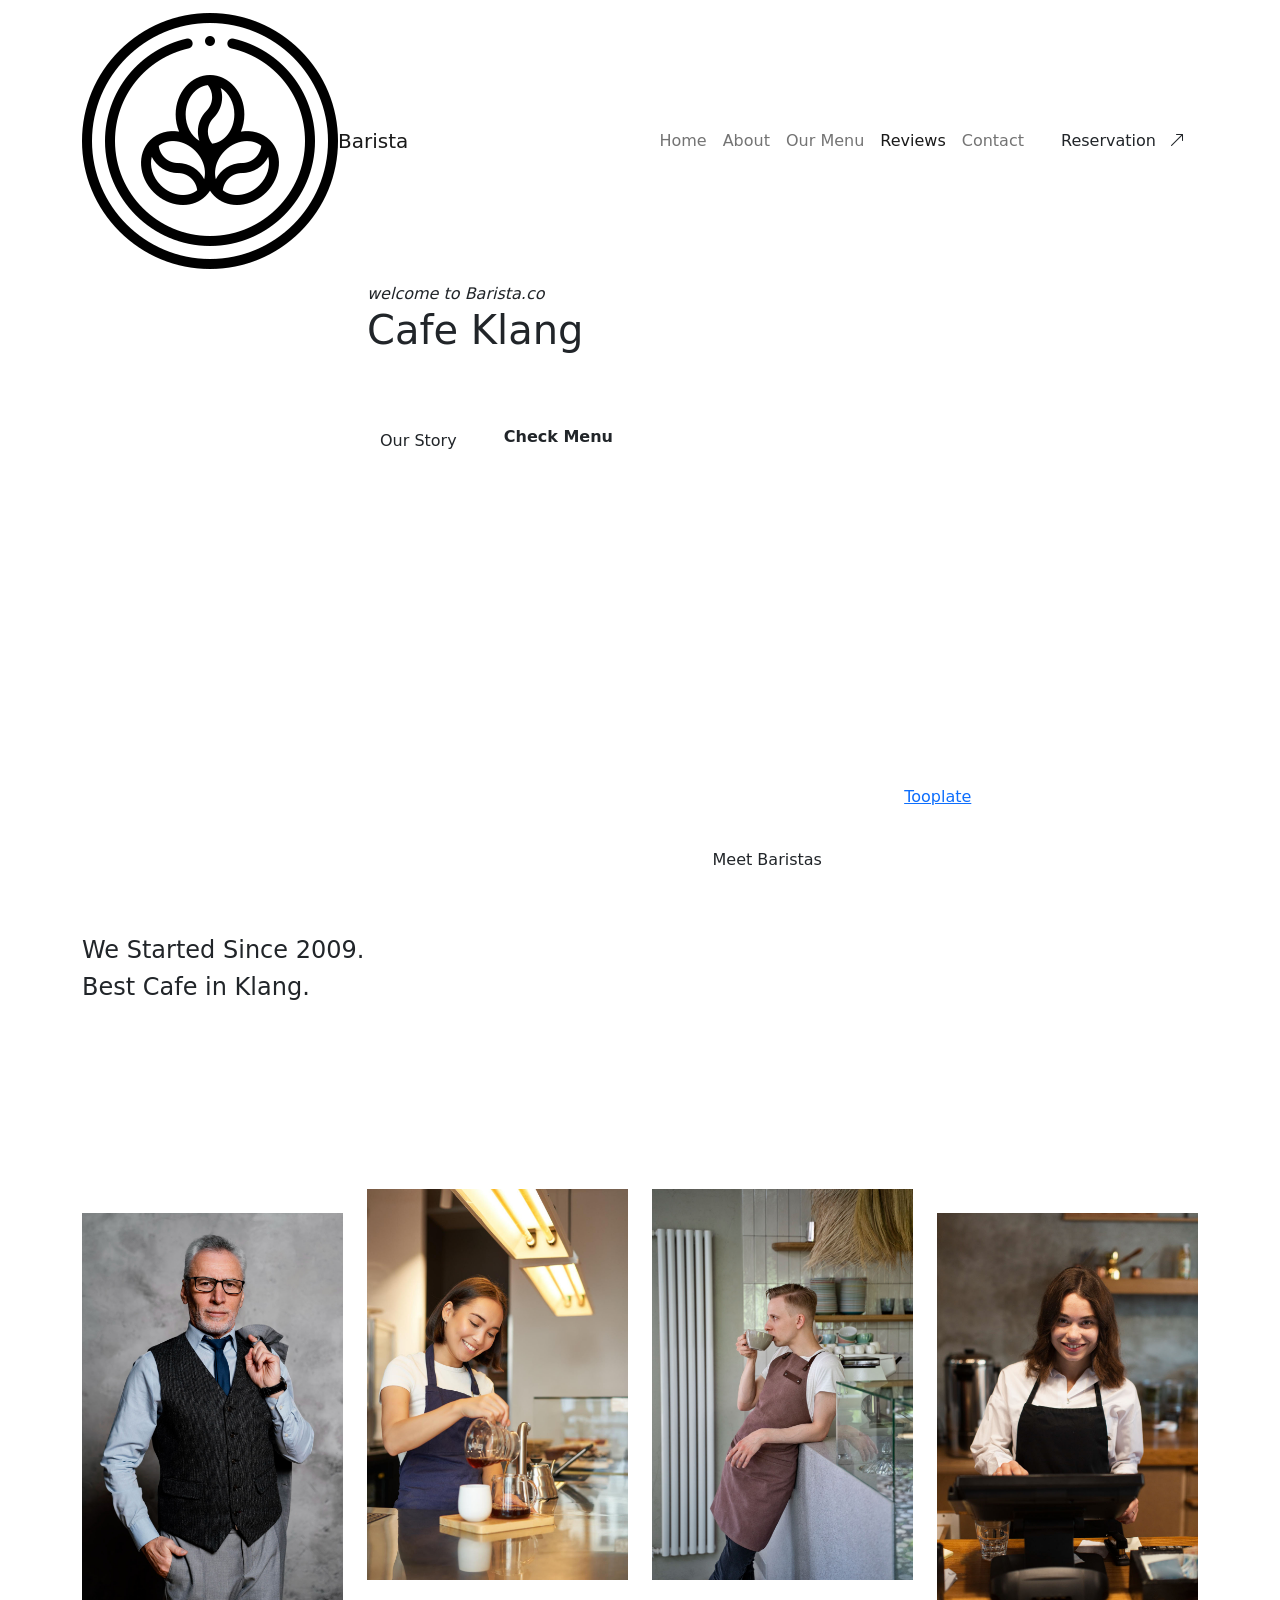
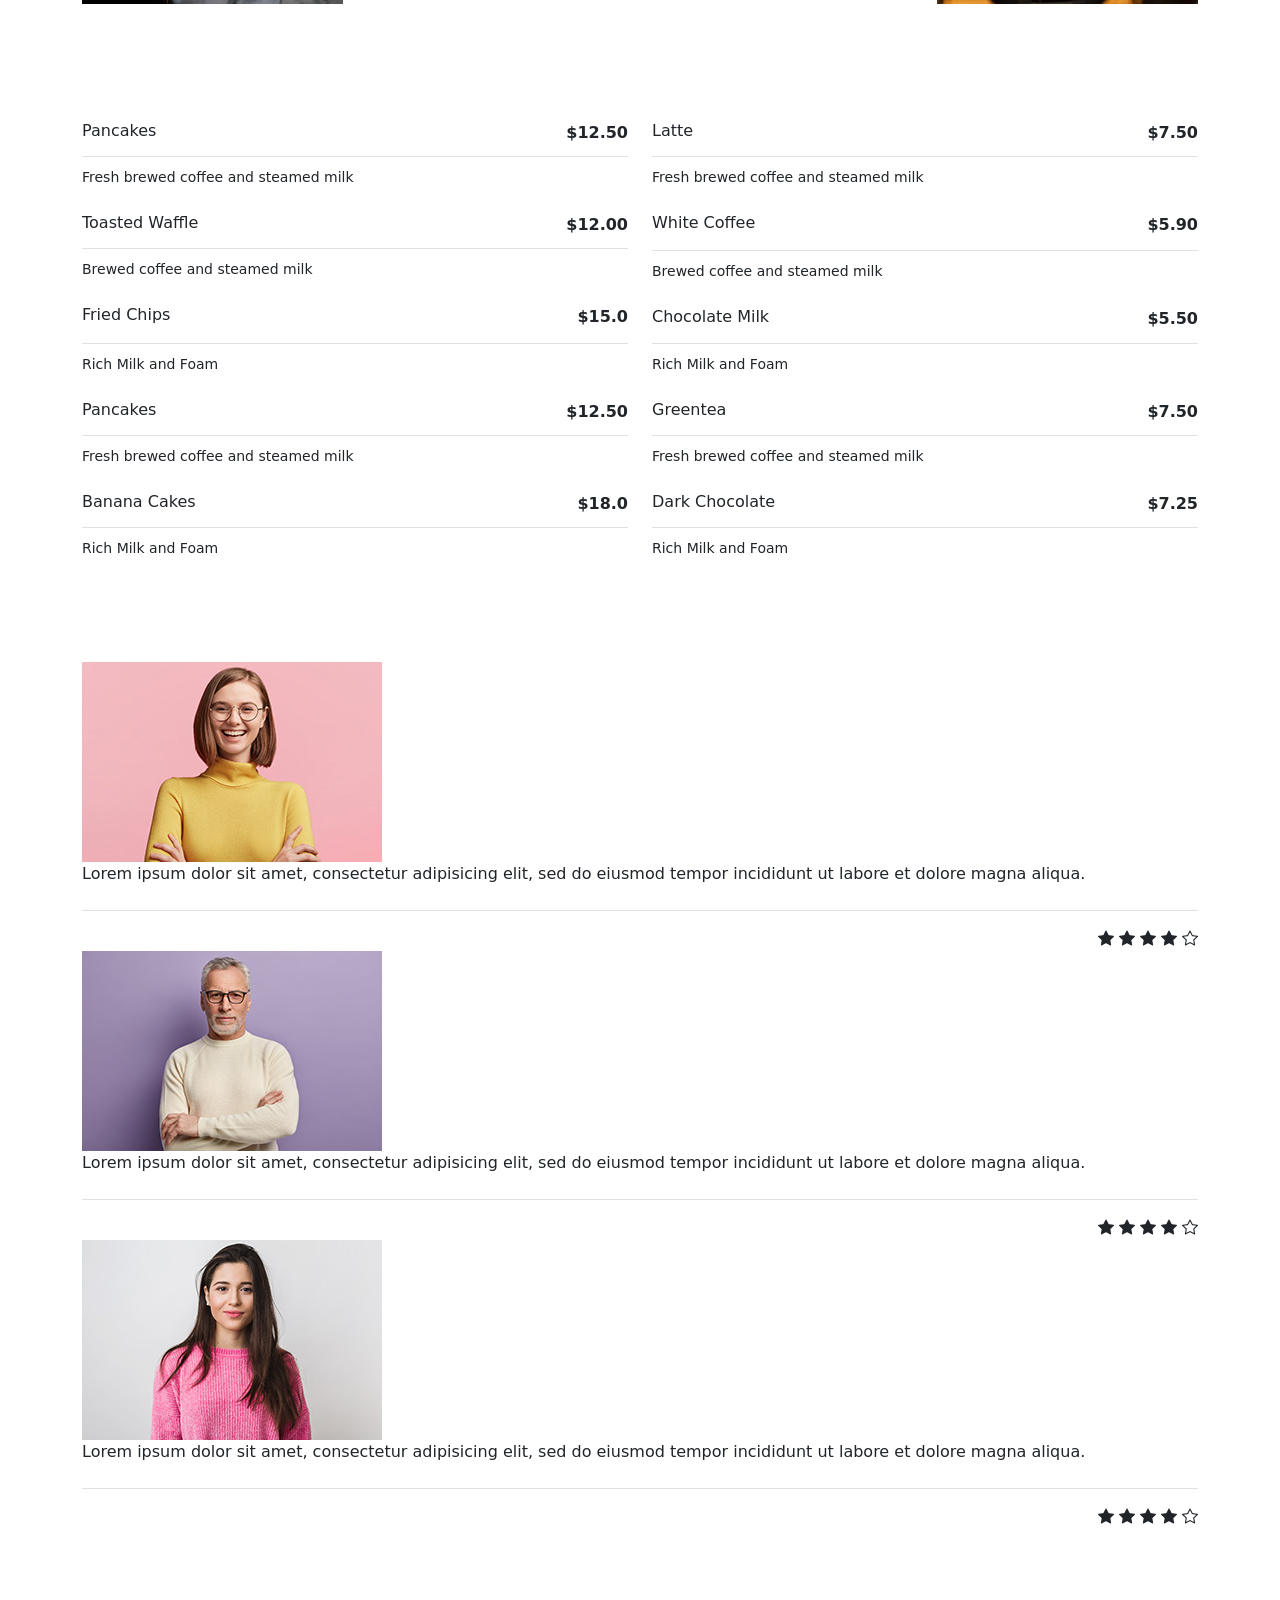
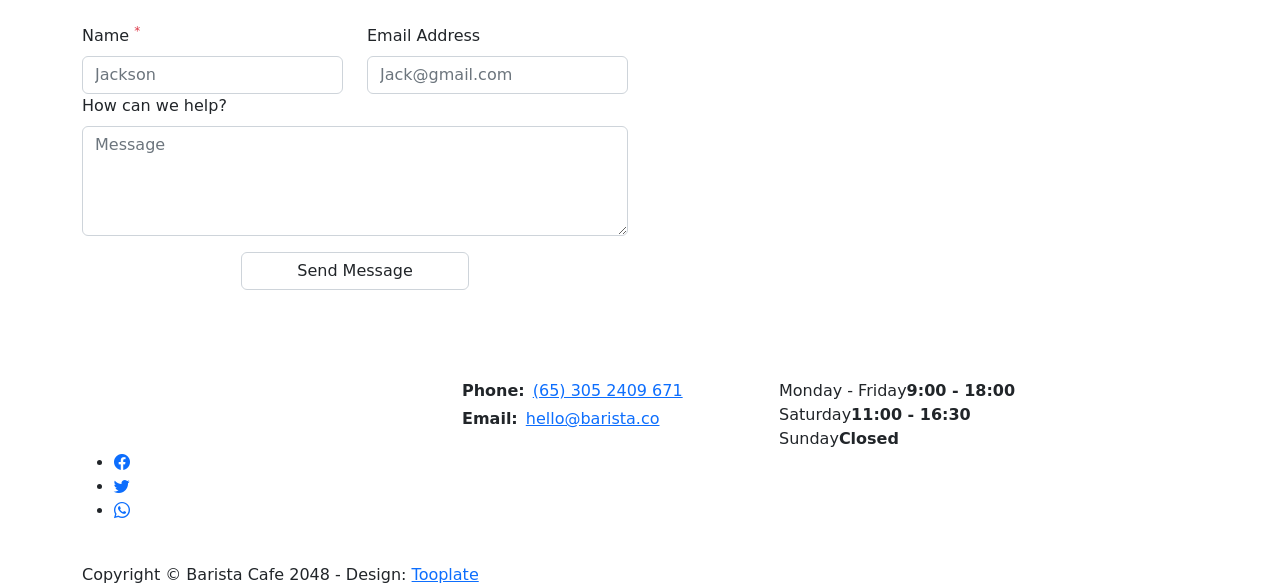
==== commit 19a56027: "Add files via upload" ====
--- a/index.html
+++ b/index.html
@@ -5,527 +5,667 @@
         <meta name="viewport" content="width=device-width, initial-scale=1">
 
         <meta name="description" content="">
-        <meta name="author" content="Deep Turismo & Eventos">
-
-        <title>Deep Eventos</title>
-
-        <!-- CSS FILES -->
+        <meta name="author" content="">
+
+        <title>Barista Cafe HTML CSS Template</title>
+
+        <!-- CSS FILES -->                
         <link rel="preconnect" href="https://fonts.googleapis.com">
         
         <link rel="preconnect" href="https://fonts.gstatic.com" crossorigin>
+
+        <link href="https://fonts.googleapis.com/css2?family=Plus+Jakarta+Sans:ital,wght@0,200;0,400;0,600;0,700;1,200;1,700&display=swap" rel="stylesheet">
+            
+        <link href="css/bootstrap.min.css" rel="stylesheet">
+
+        <link href="css/bootstrap-icons.css" rel="stylesheet">
+
+        <link href="css/vegas.min.css" rel="stylesheet">
+
+        <link href="css/tooplate-barista.css" rel="stylesheet">
         
-        <link href="https://fonts.googleapis.com/css2?family=DM+Sans:wght@400;500;700&display=swap" rel="stylesheet">
-
-        <link href="css/bootstrap.min.css" rel="stylesheet">
-
-        <link href="css/bootstrap-icons.css" rel="stylesheet">
-
-        <link href="css/magnific-popup.css" rel="stylesheet">
-
-        <link href="css/deep.css" rel="stylesheet">
-        
-
+<!--
+
+Tooplate 2137 Barista Cafe
+
+https://www.tooplate.com/view/2137-barista-cafe
+
+Bootstrap 5 HTML CSS Template
+
+-->
     </head>
     
-    <body id="section_1">
-
-        <nav class="navbar navbar-expand-lg bg-black">
-            <div class="container">
-
-                <a href="#" class="navbar-brand">
-                    <img class="logo-img" src="images/BRANCO.svg">
-                </a>
-
-                <button class="navbar-toggler" type="button" data-bs-toggle="collapse" data-bs-target="#navbarNav" aria-controls="navbarNav" aria-expanded="false" aria-label="Toggle navigation">
-                    <span class="navbar-toggler-icon"></span>
-                </button>
-
-                <div class="collapse navbar-collapse" id="navbarNav">
-                    <ul class="navbar-nav align-items-lg-center ms-auto me-lg-auto">
-                        <li class="nav-item">
-                            <a class="nav-link click-scroll" href="#section_1">Home</a>
-                        </li>
-
-                        <li class="nav-item">
-                            <a class="nav-link click-scroll" href="#section_2">About</a>
-                        </li>
-
-                        <li class="nav-item">
-                            <a class="nav-link click-scroll" href="#section_3">Services</a>
-                        </li>
-
-                        <li class="nav-item">
-                            <a class="nav-link click-scroll" href="#section_4">Projects</a>
-                        </li>
-
-                        <li class="nav-item">
-                            <a class="nav-link click-scroll" href="#section_5">Contact</a>
-                        </li>
-                    </ul>
-                    <div>
-                        <ul class="social-icon d-flex justify-content-lg-end d-lg-block d-none">
-                            <li class="social-icon-item">
-                                <a href="https://www.instagram.com/deepeventos" target="_blank" rel="noopener noreferrer" class="social-icon-link">
-                                    <span class="bi-instagram"></span>
+    <body>
+                
+            <main>
+                <nav class="navbar navbar-expand-lg">                
+                    <div class="container">
+                        <a class="navbar-brand d-flex align-items-center" href="index.html">
+                            <img src="images/coffee-beans.png" class="navbar-brand-image img-fluid" alt="Barista Cafe Template">
+                            Barista
+                        </a>
+        
+                        <button class="navbar-toggler" type="button" data-bs-toggle="collapse" data-bs-target="#navbarNav" aria-controls="navbarNav" aria-expanded="false" aria-label="Toggle navigation">
+                            <span class="navbar-toggler-icon"></span>
+                        </button>
+        
+                        <div class="collapse navbar-collapse" id="navbarNav">
+                            <ul class="navbar-nav ms-lg-auto">
+                                <li class="nav-item">
+                                    <a class="nav-link click-scroll" href="#section_1">Home</a>
+                                </li>
+        
+                                <li class="nav-item">
+                                    <a class="nav-link click-scroll" href="#section_2">About</a>
+                                </li>
+
+                                <li class="nav-item">
+                                    <a class="nav-link click-scroll" href="#section_3">Our Menu</a>
+                                </li>
+
+                                <li class="nav-item">
+                                    <a class="nav-link click-scroll" href="#section_4">Reviews</a>
+                                </li>
+
+                                <li class="nav-item">
+                                    <a class="nav-link click-scroll" href="#section_5">Contact</a>
+                                </li>
+                            </ul>
+
+                            <div class="ms-lg-3">
+                                <a class="btn custom-btn custom-border-btn" href="reservation.html">
+                                    Reservation
+                                    <i class="bi-arrow-up-right ms-2"></i>
                                 </a>
-                            </li>
-                        </ul>
-                     </div>
-                <div>
-                        
-            </div>
-        </nav>
-
-        <main>
-
-            <section class="hero">
-                <div class="container-fluid h-100">
-                    <div class="row h-100">
-
-                        <div id="carouselExampleCaptions" class="carousel carousel-fade hero-carousel slide" data-bs-ride="carousel">
-                            <div class="carousel-inner">
-                                <div class="carousel-item active">
-                                    <div class="container position-relative h-100">
-                                        <div class="carousel-caption d-flex flex-column justify-content-center">
-                                            <small class="small-title">Introducing Waso Strategy <strong class="text-warning">01/05</strong></small>
-
-                                            <h1>Explore <span class="text-warning">new ideas</span> for your business</h1>
-
-                                            <div class="d-flex align-items-center mt-4">
-                                                <a class="custom-btn btn custom-link" href="#section_2">Get Started</a>
-
-                                                <a class="popup-youtube custom-icon d-flex ms-4" href="https://www.youtube.com/watch?v=AYaHuZ4BB6Y">
-                                                    <i class="bi-play play-icon d-flex m-auto text-white"></i>
-                                                </a>
+                            </div>
+                        </div>
+                    </div>
+                </nav>
+
+
+                <section class="hero-section d-flex justify-content-center align-items-center" id="section_1">
+
+                    <div class="container">
+                        <div class="row align-items-center">
+
+                            <div class="col-lg-6 col-12 mx-auto">
+                                <em class="small-text">welcome to Barista.co</em>
+                                
+                                <h1>Cafe Klang</h1>
+
+                                <p class="text-white mb-4 pb-lg-2">
+                                    your <em>favourite</em> coffee daily lives.
+                                </p>
+
+                                <a class="btn custom-btn custom-border-btn smoothscroll me-3" href="#section_2">
+                                    Our Story
+                                </a>
+
+                                <a class="btn custom-btn smoothscroll me-2 mb-2" href="#section_3"><strong>Check Menu</strong></a>
+                            </div>
+
+                        </div>
+                    </div>
+
+                    <div class="hero-slides"></div>
+                </section>
+
+
+                <section class="about-section section-padding" id="section_2">
+                    <div class="section-overlay"></div>
+                    <div class="container">
+                        <div class="row align-items-center">
+
+                            <div class="col-lg-6 col-12">
+                                <div class="ratio ratio-1x1">
+                                    <video autoplay="" loop="" muted="" class="custom-video" poster="">
+                                        <source src="videos/pexels-mike-jones-9046237.mp4" type="video/mp4">
+
+                                        Your browser does not support the video tag.
+                                    </video>
+
+                                    <div class="about-video-info d-flex flex-column">
+                                        <h4 class="mt-auto">We Started Since 2009.</h4>
+
+                                        <h4>Best Cafe in Klang.</h4>
+                                    </div>
+                                </div>
+                            </div>
+
+                            <div class="col-lg-5 col-12 mt-4 mt-lg-0 mx-auto">
+                                <em class="text-white">Barista.co</em>
+
+                                <h2 class="text-white mb-3">Cafe KL</h2>
+
+                                <p class="text-white">The café had been in the town for as long as anyone could remember, and it had become a beloved institution among the locals.</p>
+
+                                <p class="text-white">The café was run by a friendly and hospitable couple, Mr. and Mrs. Johnson. Barista Cafe is free Bootstrap 5 HTML layout provided by <a rel="nofollow" href="https://www.tooplate.com" target="_blank">Tooplate</a>.</p>
+
+                                <a href="#barista-team" class="smoothscroll btn custom-btn custom-border-btn mt-3 mb-4">Meet Baristas</a>
+                            </div>
+
+                        </div>
+                    </div>
+                </section>
+
+
+                <section class="barista-section section-padding section-bg" id="barista-team">
+                    <div class="container">
+                        <div class="row justify-content-center">
+
+                            <div class="col-lg-12 col-12 text-center mb-4 pb-lg-2">
+                                <em class="text-white">Creative Baristas</em>
+
+                                <h2 class="text-white">Meet People</h2>
+                            </div>
+
+                            <div class="col-lg-3 col-md-6 col-12 mb-4">
+                                <div class="team-block-wrap">
+                                    <div class="team-block-info d-flex flex-column">
+                                        <div class="d-flex mt-auto mb-3">
+                                            <h4 class="text-white mb-0">Steve</h4>
+
+                                            <p class="badge ms-4"><em>Boss</em></p>
+                                        </div>
+
+                                        <p class="text-white mb-0">your favourite coffee daily lives tempor.</p>
+                                    </div>
+
+                                    <div class="team-block-image-wrap">
+                                        <img src="images/team/portrait-elegant-old-man-wearing-suit.jpg" class="team-block-image img-fluid" alt="">
+                                    </div>
+                                </div>
+                            </div>
+
+                            <div class="col-lg-3 col-md-6 col-12 mb-4">
+                                <div class="team-block-wrap">
+                                    <div class="team-block-info d-flex flex-column">
+                                        <div class="d-flex mt-auto mb-3">
+                                            <h4 class="text-white mb-0">Sandra</h4>
+
+                                            <p class="badge ms-4"><em>Manager</em></p>
+                                        </div>
+
+                                        <p class="text-white mb-0">your favourite coffee daily lives.</p>
+                                    </div>
+
+                                    <div class="team-block-image-wrap">
+                                        <img src="images/team/cute-korean-barista-girl-pouring-coffee-prepare-filter-batch-brew-pour-working-cafe.jpg" class="team-block-image img-fluid" alt="">
+                                    </div>
+                                </div>
+                            </div>
+
+                            <div class="col-lg-3 col-md-6 col-12 mb-4">
+                                <div class="team-block-wrap">
+                                    <div class="team-block-info d-flex flex-column">
+                                        <div class="d-flex mt-auto mb-3">
+                                            <h4 class="text-white mb-0">Jackson</h4>
+
+                                            <p class="badge ms-4"><em>Senior</em></p>
+                                        </div>
+
+                                        <p class="text-white mb-0">your favourite coffee daily lives.</p>
+                                    </div>
+
+                                    <div class="team-block-image-wrap">
+                                        <img src="images/team/small-business-owner-drinking-coffee.jpg" class="team-block-image img-fluid" alt="">
+                                    </div>
+                                </div>
+                            </div>
+
+                            <div class="col-lg-3 col-md-6 col-12">
+                                <div class="team-block-wrap">
+                                    <div class="team-block-info d-flex flex-column">
+                                        <div class="d-flex mt-auto mb-3">
+                                            <h4 class="text-white mb-0">Michelle</h4>
+
+                                            <p class="badge ms-4"><em>Barista</em></p>
+                                        </div>
+
+                                        <p class="text-white mb-0">your favourite coffee daily consectetur.</p>
+                                    </div>
+
+                                    <div class="team-block-image-wrap">
+                                        <img src="images/team/smiley-business-woman-working-cashier.jpg" class="team-block-image img-fluid" alt="">
+                                    </div>
+                                </div>
+                            </div>
+
+                        </div>
+                    </div>
+                </section>
+
+
+                <section class="menu-section section-padding" id="section_3">
+                    <div class="container">
+                        <div class="row">
+
+                            <div class="col-lg-6 col-12 mb-4 mb-lg-0">
+                                <div class="menu-block-wrap">
+                                    <div class="text-center mb-4 pb-lg-2">
+                                        <em class="text-white">Delicious Menu</em>
+                                        <h4 class="text-white">Breakfast</h4>
+                                    </div>
+
+                                    <div class="menu-block">
+                                        <div class="d-flex">
+                                            <h6>Pancakes</h6>
+                                        
+                                            <span class="underline"></span>
+
+                                            <strong class="ms-auto">$12.50</strong>
+                                        </div>
+
+                                        <div class="border-top mt-2 pt-2">
+                                            <small>Fresh brewed coffee and steamed milk</small>
+                                        </div>
+                                    </div>
+
+                                    <div class="menu-block my-4">
+                                        <div class="d-flex">
+                                            <h6>
+                                                Toasted Waffle
+                                            </h6>
+                                        
+                                            <span class="underline"></span>
+
+                                            <strong class="text-white ms-auto"><del>$16.50</del></strong>
+
+                                            <strong class="ms-2">$12.00</strong>
+                                        </div>
+
+                                        <div class="border-top mt-2 pt-2">
+                                            <small>Brewed coffee and steamed milk</small>
+                                        </div>
+                                    </div>
+
+                                    <div class="menu-block">
+                                        <div class="d-flex">
+                                            <h6>Fried Chips
+                                                <span class="badge ms-3">Recommend</span>
+                                            </h6>
+                                        
+                                            <span class="underline"></span>
+
+                                            <strong class="ms-auto">$15.0</strong>
+                                        </div>
+
+                                        <div class="border-top mt-2 pt-2">
+                                            <small>Rich Milk and Foam</small>
+                                        </div>
+                                    </div>
+
+                                    <div class="menu-block my-4">
+                                        <div class="d-flex">
+                                            <h6>Pancakes</h6>
+                                        
+                                            <span class="underline"></span>
+
+                                            <strong class="ms-auto">$12.50</strong>
+                                        </div>
+
+                                        <div class="border-top mt-2 pt-2">
+                                            <small>Fresh brewed coffee and steamed milk</small>
+                                        </div>
+                                    </div>
+
+                                    <div class="menu-block">
+                                        <div class="d-flex">
+                                            <h6>Banana Cakes</h6>
+                                        
+                                            <span class="underline"></span>
+
+                                            <strong class="ms-auto">$18.0</strong>
+                                        </div>
+
+                                        <div class="border-top mt-2 pt-2">
+                                            <small>Rich Milk and Foam</small>
+                                        </div>
+                                    </div>
+                                </div>
+                            </div>
+
+                            <div class="col-lg-6 col-12">
+                                <div class="menu-block-wrap">
+                                    <div class="text-center mb-4 pb-lg-2">
+                                        <em class="text-white">Favourite Menu</em>
+                                        <h4 class="text-white">Coffee</h4>
+                                    </div>
+
+                                    <div class="menu-block">
+                                        <div class="d-flex">
+                                            <h6>Latte</h6>
+                                        
+                                            <span class="underline"></span>
+
+                                            <strong class="text-white ms-auto"><del>$12.50</del></strong>
+
+                                            <strong class="ms-2">$7.50</strong>
+                                        </div>
+
+                                        <div class="border-top mt-2 pt-2">
+                                            <small>Fresh brewed coffee and steamed milk</small>
+                                        </div>
+                                    </div>
+
+                                    <div class="menu-block my-4">
+                                        <div class="d-flex">
+                                            <h6>
+                                                White Coffee
+                                                <span class="badge ms-3">Recommend</span>
+                                            </h6>
+                                        
+                                            <span class="underline"></span>
+
+                                            <strong class="ms-auto">$5.90</strong>
+                                        </div>
+
+                                        <div class="border-top mt-2 pt-2">
+                                            <small>Brewed coffee and steamed milk</small>
+                                        </div>
+                                    </div>
+
+                                    <div class="menu-block">
+                                        <div class="d-flex">
+                                            <h6>Chocolate Milk</h6>
+                                        
+                                            <span class="underline"></span>
+
+                                            <strong class="ms-auto">$5.50</strong>
+                                        </div>
+
+                                        <div class="border-top mt-2 pt-2">
+                                            <small>Rich Milk and Foam</small>
+                                        </div>
+                                    </div>
+
+                                    <div class="menu-block my-4">
+                                        <div class="d-flex">
+                                            <h6>Greentea</h6>
+                                        
+                                            <span class="underline"></span>
+
+                                            <strong class="ms-auto">$7.50</strong>
+                                        </div>
+
+                                        <div class="border-top mt-2 pt-2">
+                                            <small>Fresh brewed coffee and steamed milk</small>
+                                        </div>
+                                    </div>
+
+                                    <div class="menu-block">
+                                        <div class="d-flex">
+                                            <h6>Dark Chocolate</h6>
+                                        
+                                            <span class="underline"></span>
+
+                                            <strong class="ms-auto">$7.25</strong>
+                                        </div>
+
+                                        <div class="border-top mt-2 pt-2">
+                                            <small>Rich Milk and Foam</small>
+                                        </div>
+                                    </div>
+                                </div>
+                            </div>
+
+                        </div>
+                    </div>
+                </section>
+
+
+                <section class="reviews-section section-padding section-bg" id="section_4">
+                    <div class="container">
+                        <div class="row justify-content-center">
+
+                            <div class="col-lg-12 col-12 text-center mb-4 pb-lg-2">
+                                <em class="text-white">Reviews by Customers</em>
+
+                                <h2 class="text-white">Testimonials</h2>
+                            </div>
+
+                            <div class="timeline">
+                                <div class="timeline-container timeline-container-left">
+                                    <div class="timeline-content">
+                                        <div class="reviews-block">
+                                            <div class="reviews-block-image-wrap d-flex align-items-center">
+                                                <img src="images/reviews/young-woman-with-round-glasses-yellow-sweater.jpg" class="reviews-block-image img-fluid" alt="">
+
+                                                <div class="">
+                                                    <h6 class="text-white mb-0">Sandra</h6>
+                                                    <em class="text-white"> Customers</em>
+                                                </div>
                                             </div>
-                                        </div>
-                                    </div>
-
-                                    <div class="carousel-image-wrap">
-                                        <img src="images/slide/christina-wocintechchat-com-NDoVgcS_lZM-unsplash.jpg" class="img-fluid carousel-image" alt="">
-                                    </div>
-                                </div>
-
-                                <div class="carousel-item">
-                                    <div class="container position-relative h-100">
-                                        <div class="carousel-caption d-flex flex-column justify-content-center">
-                                            <small class="small-title">Supporting New Project <strong class="text-warning">01/05</strong></small>
-
-                                            <h1>Strategic Planning for your <span class="text-warning">next project</span></h1>
-
-                                            <div class="d-flex align-items-center mt-4">
-                                                <a class="custom-btn btn custom-link" href="#section_2">Explore Capabilities</a>
-
-                                                <a class="popup-youtube custom-icon d-flex ms-4" href="https://www.youtube.com/watch?v=VStvZjykQ00">
-                                                    <i class="bi-play play-icon d-flex m-auto text-white"></i>
-                                                </a>
+
+                                            <div class="reviews-block-info">
+                                                <p>Lorem ipsum dolor sit amet, consectetur adipisicing elit, sed do eiusmod tempor incididunt ut labore et dolore magna aliqua.</p>
+
+                                                <div class="d-flex border-top pt-3 mt-4">
+                                                    <strong class="text-white">4.5 <small class="ms-2">Rating</small></strong>
+
+                                                    <div class="reviews-group ms-auto">
+                                                        <i class="bi-star-fill"></i>
+                                                        <i class="bi-star-fill"></i>
+                                                        <i class="bi-star-fill"></i>
+                                                        <i class="bi-star-fill"></i>
+                                                        <i class="bi-star"></i>
+                                                    </div>
+                                                </div>
                                             </div>
                                         </div>
                                     </div>
+                                </div>
+
+                                <div class="timeline-container timeline-container-right">
+                                    <div class="timeline-content">
+                                        <div class="reviews-block">
+                                            <div class="reviews-block-image-wrap d-flex align-items-center">
+                                                <img src="images/reviews/senior-man-white-sweater-eyeglasses.jpg" class="reviews-block-image img-fluid" alt="">
+
+                                                <div class="">
+                                                    <h6 class="text-white mb-0">Don</h6>
+                                                    <em class="text-white"> Customers</em>
+                                                </div>
+                                            </div>
+
+                                            <div class="reviews-block-info">
+                                                <p>Lorem ipsum dolor sit amet, consectetur adipisicing elit, sed do eiusmod tempor incididunt ut labore et dolore magna aliqua.</p>
+
+                                                <div class="d-flex border-top pt-3 mt-4">
+                                                    <strong class="text-white">4.5 <small class="ms-2">Rating</small></strong>
+
+                                                    <div class="reviews-group ms-auto">
+                                                        <i class="bi-star-fill"></i>
+                                                        <i class="bi-star-fill"></i>
+                                                        <i class="bi-star-fill"></i>
+                                                        <i class="bi-star-fill"></i>
+                                                        <i class="bi-star"></i>
+                                                    </div>
+                                                </div>
+                                            </div>
+                                        </div>
+                                    </div>
+                                </div>
+
+                                <div class="timeline-container timeline-container-left">
+                                    <div class="timeline-content">
+                                        <div class="reviews-block">
+                                            <div class="reviews-block-image-wrap d-flex align-items-center">
+                                                <img src="images/reviews/young-beautiful-woman-pink-warm-sweater-natural-look-smiling-portrait-isolated-long-hair.jpg" class="reviews-block-image img-fluid" alt="">
+
+                                                <div class="">
+                                                    <h6 class="text-white mb-0">Olivia</h6>
+                                                    <em class="text-white"> Customers</em>
+                                                </div>
+                                            </div>
+
+                                            <div class="reviews-block-info">
+                                                <p>Lorem ipsum dolor sit amet, consectetur adipisicing elit, sed do eiusmod tempor incididunt ut labore et dolore magna aliqua.</p>
+
+                                                <div class="d-flex border-top pt-3 mt-4">
+                                                    <strong class="text-white">4.5 <small class="ms-2">Rating</small></strong>
+
+                                                    <div class="reviews-group ms-auto">
+                                                        <i class="bi-star-fill"></i>
+                                                        <i class="bi-star-fill"></i>
+                                                        <i class="bi-star-fill"></i>
+                                                        <i class="bi-star-fill"></i>
+                                                        <i class="bi-star"></i>
+                                                    </div>
+                                                </div>
+                                            </div>
+                                        </div>
+                                    </div>
+                                </div>
+                            </div>
+
+                        </div>
+                    </div>
+                </section>
+
+
+                <section class="contact-section section-padding" id="section_5">
+                    <div class="container">
+                        <div class="row">   
+
+                            <div class="col-lg-12 col-12">
+                                <em class="text-white">Say Hello</em>
+                                <h2 class="text-white mb-4 pb-lg-2">Contact</h2>
+                            </div>
+
+                            <div class="col-lg-6 col-12">
+                                <form action="#" method="post" class="custom-form contact-form" role="form">
+
+                                <div class="row">
                                     
-                                    <div class="carousel-image-wrap">
-                                        <img src="images/slide/jason-goodman-0K7GgiA8lVE-unsplash.jpg" class="img-fluid carousel-image" alt="">
-                                    </div>
-                                </div>
-
-                                <button class="carousel-control-prev" type="button" data-bs-target="#carouselExampleCaptions" data-bs-slide="prev">
-                                    <span class="carousel-control-prev-icon" aria-hidden="true"></span>
-                                    <span class="visually-hidden">Previous</span>
-                                </button>
-
-                                <button class="carousel-control-next" type="button" data-bs-target="#carouselExampleCaptions" data-bs-slide="next">
-                                    <span class="carousel-control-next-icon" aria-hidden="true"></span>
-                                    <span class="visually-hidden">Next</span>
-                                </button>
-                            </div>
+                                    <div class="col-lg-6 col-12">
+                                        <label for="name" class="form-label">Name <sup class="text-danger">*</sup></label>
+
+                                        <input type="text" name="name" id="name" class="form-control" placeholder="Jackson" required="">
+                                    </div>
+
+                                    <div class="col-lg-6 col-12">
+                                        <label for="email" class="form-label">Email Address</label>
+
+                                        <input type="email" name="email" id="email" pattern="[^ @]*@[^ @]*" class="form-control" placeholder="Jack@gmail.com" required="">
+                                    </div>
+
+                                    <div class="col-12">
+                                        <label for="message" class="form-label">How can we help?</label>
+
+                                        <textarea name="message" rows="4" class="form-control" id="message" placeholder="Message" required=""></textarea>
+                                        
+                                    </div>
+                                </div>
+
+                                <div class="col-lg-5 col-12 mx-auto mt-3">
+                                    <button type="submit" class="form-control">Send Message</button>
+                                </div>
+                            </form>
+                            </div>
+
+                            <div class="col-lg-6 col-12 mx-auto mt-5 mt-lg-0 ps-lg-5">
+                                <iframe class="google-map" src="https://www.google.com/maps/embed?pb=!1m18!1m12!1m3!1d5039.668141741662!2d72.81814769288509!3d19.043340656729775!2m3!1f0!2f0!3f0!3m2!1i1024!2i768!4f13.1!3m3!1m2!1s0x3be7c994f34a7355%3A0x2680d63a6f7e33c2!2sLover%20Point!5e1!3m2!1sen!2sth!4v1692722771770!5m2!1sen!2sth" width="100%" height="300" style="border:0;" allowfullscreen="" loading="lazy" referrerpolicy="no-referrer-when-downgrade"></iframe>  
+                            </div>
+
                         </div>
-
-                    </div>
-                </div>
-            </section>
-
-
-            <section class="about section-padding" id="section_2">
-                <div class="container">
-                    <div class="row">
-
-                        <div class="col-lg-6 col-12 mb-5 mb-lg-0">
-                            <div class="about-image-wrap h-100">
-                                <img src="images/peter-jones-WZROBIlY8Rg-unsplash.jpg" class="img-fluid about-image" alt="">
-
-                                <div class="about-image-info">
-                                    <h4 class="text-white">William Smith, CEO</h4>
-
-                                    <p class="text-white mb-0">You can freely use Waso Strategy for your website project. Thank you for visiting Tooplate.</p>
-                                </div>
-                            </div>
-                        </div>
-
-                        <div class="col-lg-6 col-12 d-flex flex-column">
-                            <div class="about-thumb bg-white shadow-lg">
-                                
-                                <div class="about-info">
-                                    <small class="small-title">About <strong class="text-warning">02/05</strong></small>
-
-                                    <h2 class="mb-3">Consulting Agency</h2>
-
-                                    <h5 class="mb-3">Helping small businesses since 2001</h5>
-
-                                    <p>Waso Strategy is a Bootstrap 5 HTML template for your business. You may use this template for any purpose. You may not redistribute the template ZIP file on any other website.</p>
-
-                                    <p>You may support a little PayPal donation to Tooplate by visiting our <a href="https://www.tooplate.com/contact">contact page</a>. Thank you.</p>
-                                </div>
-                            </div>
-
-                            <div class="row h-100">
-                                <div class="col-lg-6 col-6">
-                                    <div class="about-thumb d-flex flex-column justify-content-center bg-danger mb-lg-0 h-100">
-                                        
-                                        <div class="about-info">
-                                            <h5 class="text-white mb-4">We're growing business dolor</h5>
-
-                                            <a class="custom-btn btn custom-bg-primary" href="#section_3">Join us</a>
-                                        </div>
-                                    </div>
-                                </div>
-
-                                <div class="col-lg-6 col-6">
-                                    <div class="about-thumb d-flex flex-column justify-content-center bg-warning mb-lg-0 h-100">
-                                        
-                                        <div class="about-info">
-                                            <h5 class="text-white mb-4">How did you about us?</h5>
-
-                                            <p class="text-white mb-0">Lorem ipsum dolor sit consectetur</p>
-                                        </div>
-                                    </div>
-                                </div>
-                            </div>
-                        </div>
-
-                    </div>
-                </div>
-            </section>
-
-            <section class="services section-padding" id="section_3">
-                <div class="container">
-                    <div class="row">
-
-                        <div class="col-lg-10 col-12 text-center mx-auto mb-5">
-                            <small class="small-title">Services <strong class="text-warning">03/05</strong></small>
-
-                            <h2>How can we help you?</h2>
-
-                        </div>
-
-                        <div class="col-lg-6 col-12">
-                            <nav>
-                                <div class="nav nav-tabs flex-column align-items-baseline" id="nav-tab" role="tablist">
-                                    <button class="nav-link active" id="nav-business-tab" data-bs-toggle="tab" data-bs-target="#nav-business" type="button" role="tab" aria-controls="nav-business" aria-selected="true">
-                                        <h3>Business Consulting</h3>
-
-                                        <span>Lorem ipsum dolor sit amet, consectetur adipiscing elit, sed do eiusmod tempor incididunt ut dolore</span>
-                                    </button>
-
-                                    <button class="nav-link" id="nav-strategy-tab" data-bs-toggle="tab" data-bs-target="#nav-strategy" type="button" role="tab" aria-controls="nav-strategy" aria-selected="false">
-                                        <h3>Strategy Planning</h3>
-                                        
-                                        <span>Lorem ipsum dolor sit amet, consectetur adipiscing elit, sed do eiusmod tempor incididunt ut dolore</span>
-                                    </button>
-
-                                    <button class="nav-link" id="nav-video-tab" data-bs-toggle="tab" data-bs-target="#nav-video" type="button" role="tab" aria-controls="nav-video" aria-selected="false">
-                                        <h3>Video Content</h3>
-                                        
-                                        <span>Lorem ipsum dolor sit amet, consectetur adipiscing elit, sed do eiusmod tempor incididunt ut dolore</span>
-                                    </button>
-                                </div>
-                            </nav>
-                        </div>
-
-                        <div class="col-lg-6 col-12">
-                            <div class="tab-content" id="nav-tabContent">
-                                <div class="tab-pane fade show active" id="nav-business" role="tabpanel" aria-labelledby="nav-intro-tab">
-                                    <img src="images/services/young-entrepreneurs-mature-investor-watching-presentation-discussing-project.jpg" class="img-fluid" alt="">
-
-                                    <h5 class="mt-4 mb-2">Introduction to Business Consulting</h5>
-
-                                    <p>Lorem ipsum dolor sit amet, consectetur adipiscing elit, sed do eiusmod tempor incididunt ut dolore</p>
-
-                                    <ul>
-                                        <li>Helping small businesses</li>
-
-                                        <li>Lorem ipsum dolor sit amet</li>
-
-                                        <li>Business Strategy and Management</li>
-                                    </ul>
-                                </div>
-
-                                <div class="tab-pane fade show" id="nav-strategy" role="tabpanel" aria-labelledby="nav-strategy-tab">
-                                    <img src="images/services/startup-leader-drawing-flowchart-board-discussing-project.jpg" class="img-fluid" alt="">
-
-                                    <h5 class="mt-4 mb-2">Strategy Planning</h5>
-
-                                    <div class="row">
-                                        <div class="col-lg-6 col-12">
-                                            <p>Lorem ipsum dolor sit amet, consectetur adipiscing elit, sed do eiusmod tempor dolore</p>
-                                        </div>
-
-                                        <div class="col-lg-6 col-12">
-                                            <p>Lorem ipsum dolor sit amet, consectetur adipiscing elit, sed do eiusmod tempor dolore</p>
-                                        </div>
-                                    </div>
-                                </div>
-
-                                <div class="tab-pane fade show" id="nav-video" role="tabpanel" aria-labelledby="nav-video-tab">
-                                    <img src="images/services/portrait-smiling-african-american-young-woman-holding-movie-production-blackboard.jpg" class="img-fluid" alt="">
-
-                                    <h5 class="mt-4 mb-2">Video Content</h5>
-
-                                    <p>Lorem ipsum dolor sit amet, consectetur adipiscing elit, sed do eiusmod tempor incididunt ut dolore</p>
-                                </div>
-
-
-                            </div>
-                        </div>
-
-                    </div>
-                </div>
-            </section>
-
-            <section class="projects section-padding pb-0" id="section_4">
-                <div class="container">
-                    <div class="row">
-
-                        <div class="col-lg-10 col-12 text-center mx-auto mb-5">
-                            <small class="small-title">Projects <strong class="text-warning">04/05</strong></small>
-
-                            <h2>Brands we've crafted so far</h2>
-                        </div>
-
-                        <div class="col-lg-4 col-12">
-                            <div class="projects-thumb projects-thumb-small">
-                                <a href="project-detail.html">
-                                    <img src="images/projects/pj-gal-szabo-CIXXIWxxec4-unsplash.jpg" class="img-fluid projects-image" alt="">
-                                    
-                                    <div class="projects-info">
-                                        <div class="projects-title-wrap">
-                                            <small class="projects-small-title">Business</small>
-
-                                            <h2 class="projects-title">MCL Group</h2>
-                                        </div>
-
-                                        <div class="projects-btn-wrap mt-4">
-                                            <span class="custom-btn btn">
-                                                <i class="bi-arrow-right"></i>
-                                            </span>
-                                        </div>
-                                    </div>
-                                </a>
-                            </div>
-                        </div>
-
-                        <div class="col-lg-4 col-12">
-                            <div class="projects-thumb projects-thumb-small">
-                                <a href="project-detail.html">
-                                    <img src="images/projects/team-fredi-FN3vmVee2sI-unsplash.jpg" class="img-fluid projects-image" alt="">
-                                    
-                                    <div class="projects-info">
-                                        <div class="projects-title-wrap">
-                                            <small class="projects-small-title">Strategy Planning</small>
-
-                                            <h2 class="projects-title">Fredi</h2>
-                                        </div>
-
-                                        <div class="projects-btn-wrap mt-4">
-                                            <span class="custom-btn btn" href="project-detail.html">
-                                                <i class="bi-arrow-right"></i>
-                                            </span>
-                                        </div>
-                                    </div>
-                                </a>
-                            </div>
-                        </div>
-
-                        <div class="col-lg-4 col-12">
-                            <div class="projects-thumb projects-thumb-small">
-                                <a href="project-detail.html">
-                                    <img src="images/projects/vmsign-x9yGe7wnvKQ-unsplash.jpg" class="img-fluid projects-image" alt="">
-                                    
-                                    <div class="projects-info">
-                                        <div class="projects-title-wrap">
-                                            <small class="projects-small-title">Video Content</small>
-
-                                            <h2 class="projects-title">Banana</h2>
-                                        </div>
-
-                                        <div class="projects-btn-wrap mt-4">
-                                            <span class="custom-btn btn" href="project-detail.html">
-                                                <i class="bi-arrow-right"></i>
-                                            </span>
-                                        </div>
-                                    </div>
-                                </a>
-                            </div>
-                        </div>
-
-                        <div class="col-lg-8 col-12">
-                            <div class="projects-thumb projects-thumb-large">
-                                <a href="project-detail.html">
-                                    <img src="images/projects/evangeline-shaw-nwLTVwb7DbU-unsplash.jpg" class="img-fluid projects-image" alt="">
-                                    
-                                    <div class="projects-info">
-                                        <div class="projects-title-wrap">
-                                            <small class="projects-small-title">Video Content</small>
-
-                                            <h2 class="projects-title">Conference</h2>
-                                        </div>
-
-                                        <div class="projects-btn-wrap mt-4">
-                                            <span class="custom-btn btn" href="project-detail.html">
-                                                <i class="bi-arrow-right"></i>
-                                            </span>
-                                        </div>
-                                    </div>
-                                </a>
-                            </div>
-                        </div>
-
-                        <div class="col-lg-4 col-12">
-                            <div class="projects-thumb projects-thumb-small">
-                                <a href="project-detail.html">
-                                    <img src="images/projects/tangerine-newt-AKH4OVEmILc-unsplash.jpg" class="img-fluid projects-image" alt="">
-                                    
-                                    <div class="projects-info">
-                                        <div class="projects-title-wrap">
-                                            <small class="projects-small-title">Business</small>
-
-                                            <h2 class="projects-title">Maldon</h2>
-                                        </div>
-
-                                        <div class="projects-btn-wrap mt-4">
-                                            <span class="custom-btn btn" href="project-detail.html">
-                                                <i class="bi-arrow-right"></i>
-                                            </span>
-                                        </div>
-                                    </div>
-                                </a>
-                            </div>
-                        </div>
-
-                    </div>
-                </div>
-            </section>
-
-            <section class="contact" id="section_5">
-
-            <svg xmlns="http://www.w3.org/2000/svg" viewBox="0 0 1440 320"><path fill="#f9c10b" fill-opacity="1" d="M0,288L48,272C96,256,192,224,288,197.3C384,171,480,149,576,165.3C672,181,768,235,864,250.7C960,267,1056,245,1152,250.7C1248,256,1344,288,1392,304L1440,320L1440,320L1392,320C1344,320,1248,320,1152,320C1056,320,960,320,864,320C768,320,672,320,576,320C480,320,384,320,288,320C192,320,96,320,48,320L0,320Z"></path></svg>
-
-                <div class="contact-container-wrap">
+                    </div>
+                </section>
+
+
+                <footer class="site-footer">
                     <div class="container">
                         <div class="row">
 
-                            <div class="col-lg-6 col-12">
-                                <form class="custom-form contact-form" action="" method="post" role="form">
-                                    <small class="small-title">Contact <strong class="text-white">05/05</strong></small>
-
-                                    <h2 class="mb-5">Say Hi to us</h2>
-
-                                    <div class="row">
-                                        <div class="col-lg-6 col-md-6 col-12">                                    
-                                            <input type="text" name="name" id="name" class="form-control" placeholder="Your Name" required="">
-                                        </div>
-
-                                        <div class="col-lg-6 col-md-6 col-12">         
-                                            <input type="email" name="email" id="email" pattern="[^ @]*@[^ @]*" class="form-control" placeholder="your@company.com" required="">
-                                        </div>
-
-                                        <div class="col-12">
-                                            <textarea class="form-control" rows="7" id="message" name="message" placeholder="Message"></textarea>
-
-                                            <button type="submit" class="form-control">Submit</button>
-                                        </div>
-
-                                    </div>
-                                </form>
-                            </div>
-
-                            <div class="col-lg-6 col-12">
-                                <div class="contact-thumb">
-                                    
-                                    <div class="contact-info bg-white shadow-lg">
-                                        <h4 class="mb-4">1340 Atwater St, Detroit, MI 48207</h4>
-
-                                        <h4 class="mb-2">
-                                            <a href="tel: 240-480-9600">
-                                                <i class="bi-telephone contact-icon me-2"></i>
-                                                240-480-9600
-                                            </a>
-                                        </h4>
-
-                                        <h5>
-                                            <a href="mailto:info@company.com" class="footer-link">
-                                                <i class="bi-envelope-fill contact-icon me-2"></i>
-                                                info@company.com
-                                            </a>
-                                        </h5>
-                                        
-                                        <!-- Copy "embed a map" HTML code from any point on Google Maps -> Share Link  -->
-                                        
-                                        <iframe class="google-map mt-4" src="https://www.google.com/maps/embed?pb=!1m18!1m12!1m3!1d4063.103580426464!2d-83.0264337484065!3d42.33402597908653!2m3!1f0!2f0!3f0!3m2!1i1024!2i768!4f13.1!3m3!1m2!1s0x883b2cce05ddf4f1%3A0xcc0559eb3fda00c9!2sDetroit%20Riverwalk%2C%20Detroit%2C%20MI!5e1!3m2!1sen!2sus!4v1657814406289!5m2!1sen!2sus" width="100%" height="300" allowfullscreen="" loading="lazy"></iframe>
-                                        
-                                    </div>
-                                </div>
-                            </div>
-
-                        </div>
-                    </div>
-                </div>
-            </section>
-
-        </main>
-
-        <footer class="site-footer">
-            <div class="container">
-                <div class="row">
-                        
-                    <div class="col-lg-6 col-12">
-                        <div class="site-footer-wrap d-flex align-items-center">
-                            <p class="copyright-text mb-0 me-4">Copyright © 2036 Waso Strategy Co., Ltd.</p>
-
-                            <ul class="social-icon">
-                                <li><a href="https://facebook.com/tooplate" class="social-icon-link bi-facebook"></a></li>
-
-                                <li><a href="https://pinterest.com/tooplate" class="social-icon-link bi-pinterest"></a></li>
-    
-                                <li><a href="https://twitter.com/minthu" class="social-icon-link bi-twitter"></a></li>
-    
-                                <li><a href="https://www.youtube.com/tooplate" class="social-icon-link bi-youtube"></a></li>
-                            </ul>
-                            
-                        </div>
-                    </div>
-                    
-                    <div class="col-lg-6 col-12">
-                    	<p class="copyright-text mb-0 me-4">Waso HTML Template is designed by <a href="https://www.tooplate.com/" target="_blank">Tooplate</a></p>
-                    </div>
-
-                </div>
-            </div>
-        </footer>
+                            <div class="col-lg-4 col-12 me-auto">
+                                <em class="text-white d-block mb-4">Where to find us?</em>
+
+                                <strong class="text-white">
+                                    <i class="bi-geo-alt me-2"></i>
+                                    Bandra West, Mumbai, Maharashtra 400050, India
+                                </strong>
+
+                                <ul class="social-icon mt-4">
+                                    <li class="social-icon-item">
+                                        <a href="#" class="social-icon-link bi-facebook">
+                                        </a>
+                                    </li>
+        
+                                    <li class="social-icon-item">
+                                        <a href="https://x.com/minthu" target="_new" class="social-icon-link bi-twitter">
+                                        </a>
+                                    </li>
+
+                                    <li class="social-icon-item">
+                                        <a href="#" class="social-icon-link bi-whatsapp">
+                                        </a>
+                                    </li>
+                                </ul>
+                            </div>
+
+                            <div class="col-lg-3 col-12 mt-4 mb-3 mt-lg-0 mb-lg-0">
+                                <em class="text-white d-block mb-4">Contact</em>
+
+                                <p class="d-flex mb-1">
+                                    <strong class="me-2">Phone:</strong>
+                                    <a href="tel: 305-240-9671" class="site-footer-link">
+                                        (65) 
+                                        305 2409 671
+                                    </a>
+                                </p>
+
+                                <p class="d-flex">
+                                    <strong class="me-2">Email:</strong>
+
+                                    <a href="mailto:info@yourgmail.com" class="site-footer-link">
+                                        hello@barista.co
+                                    </a>
+                                </p>
+                            </div>
+
+
+                            <div class="col-lg-5 col-12">
+                                <em class="text-white d-block mb-4">Opening Hours.</em>
+
+                                <ul class="opening-hours-list">
+                                    <li class="d-flex">
+                                        Monday - Friday
+                                        <span class="underline"></span>
+
+                                        <strong>9:00 - 18:00</strong>
+                                    </li>
+
+                                    <li class="d-flex">
+                                        Saturday
+                                        <span class="underline"></span>
+
+                                        <strong>11:00 - 16:30</strong>
+                                    </li>
+
+                                    <li class="d-flex">
+                                        Sunday
+                                        <span class="underline"></span>
+
+                                        <strong>Closed</strong>
+                                    </li>
+                                </ul>
+                            </div>
+
+                            <div class="col-lg-8 col-12 mt-4">
+                                <p class="copyright-text mb-0">Copyright © Barista Cafe 2048 
+                                    - Design: <a rel="sponsored" href="https://www.tooplate.com" target="_blank">Tooplate</a></p>
+                            </div>
+                    </div>
+                </footer>
+            </main>
 
         <!-- JAVASCRIPT FILES -->
         <script src="js/jquery.min.js"></script>
         <script src="js/bootstrap.min.js"></script>
         <script src="js/jquery.sticky.js"></script>
-        <script src="js/jquery.magnific-popup.min.js"></script>
-        <script src="js/magnific-popup-options.js"></script>
         <script src="js/click-scroll.js"></script>
+        <script src="js/vegas.min.js"></script>
         <script src="js/custom.js"></script>
 
     </body>
-
-</html>
-
-
-
-
-
+</html>
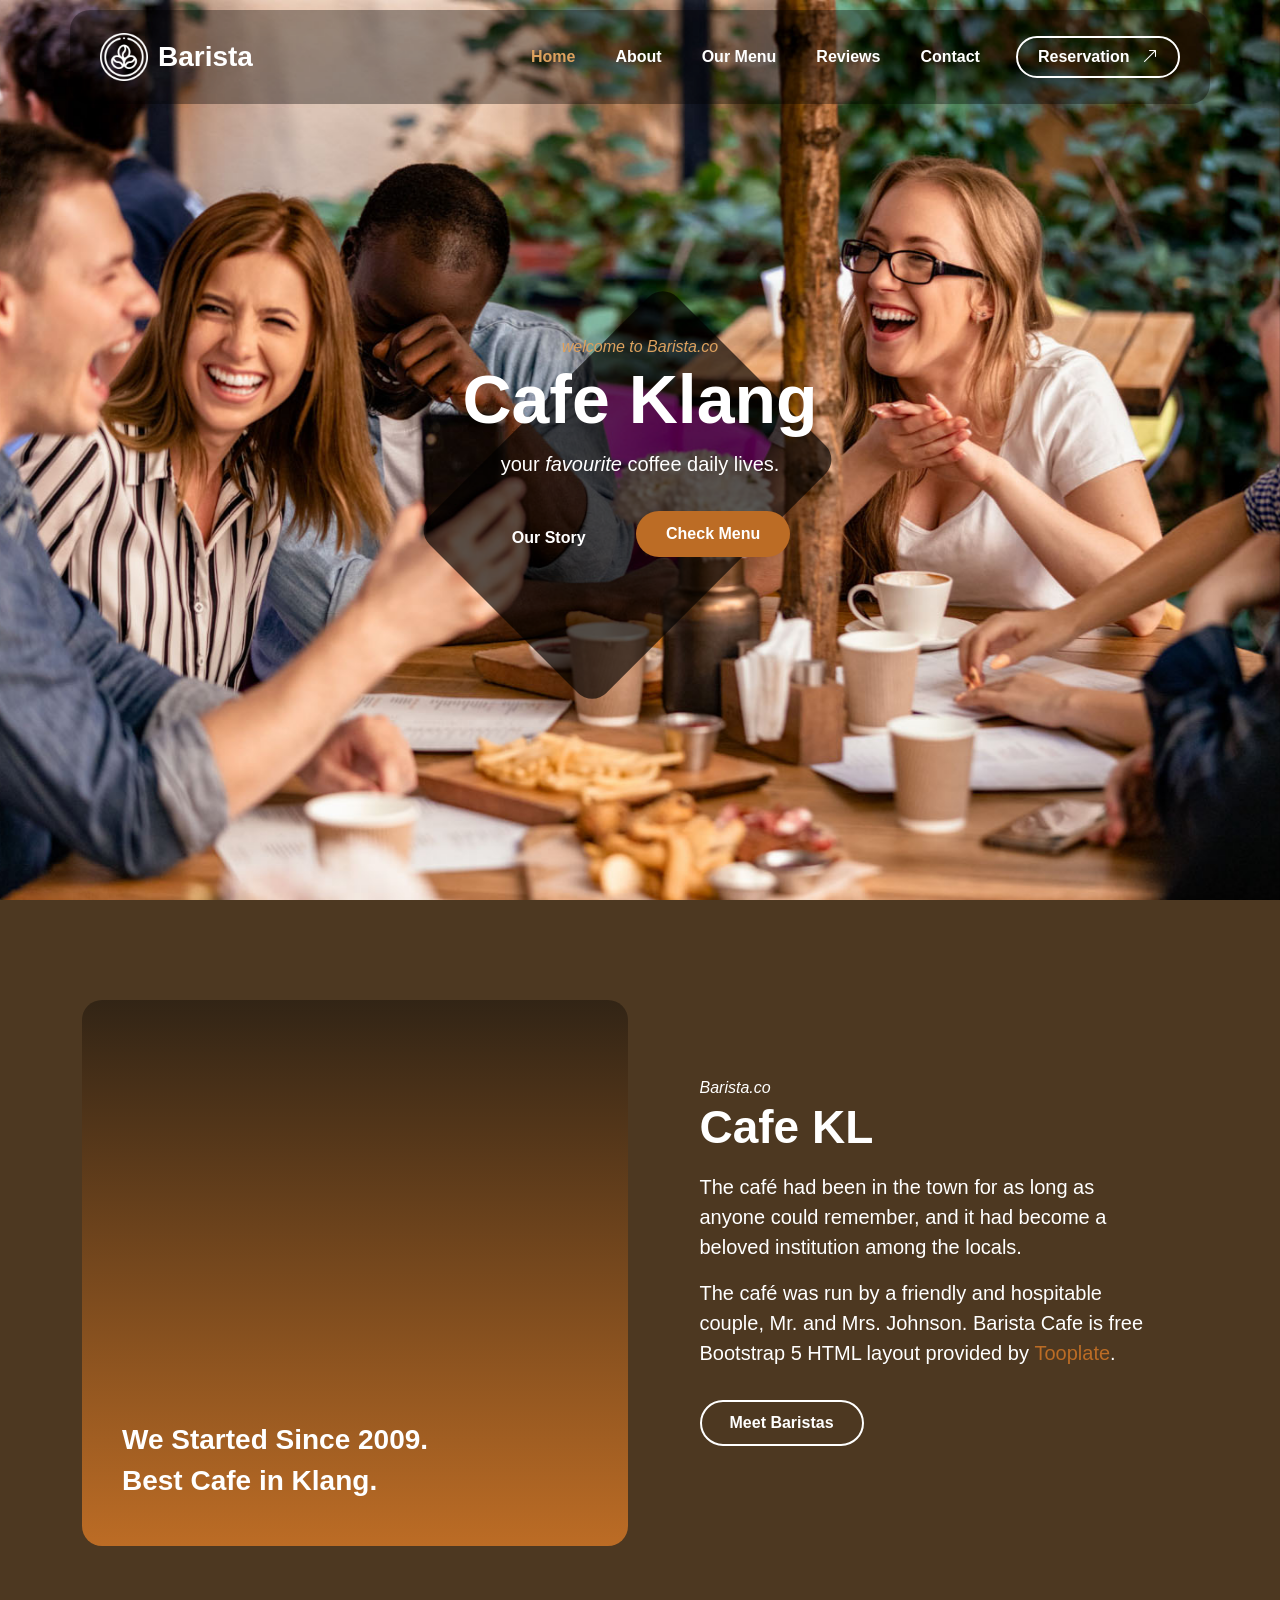
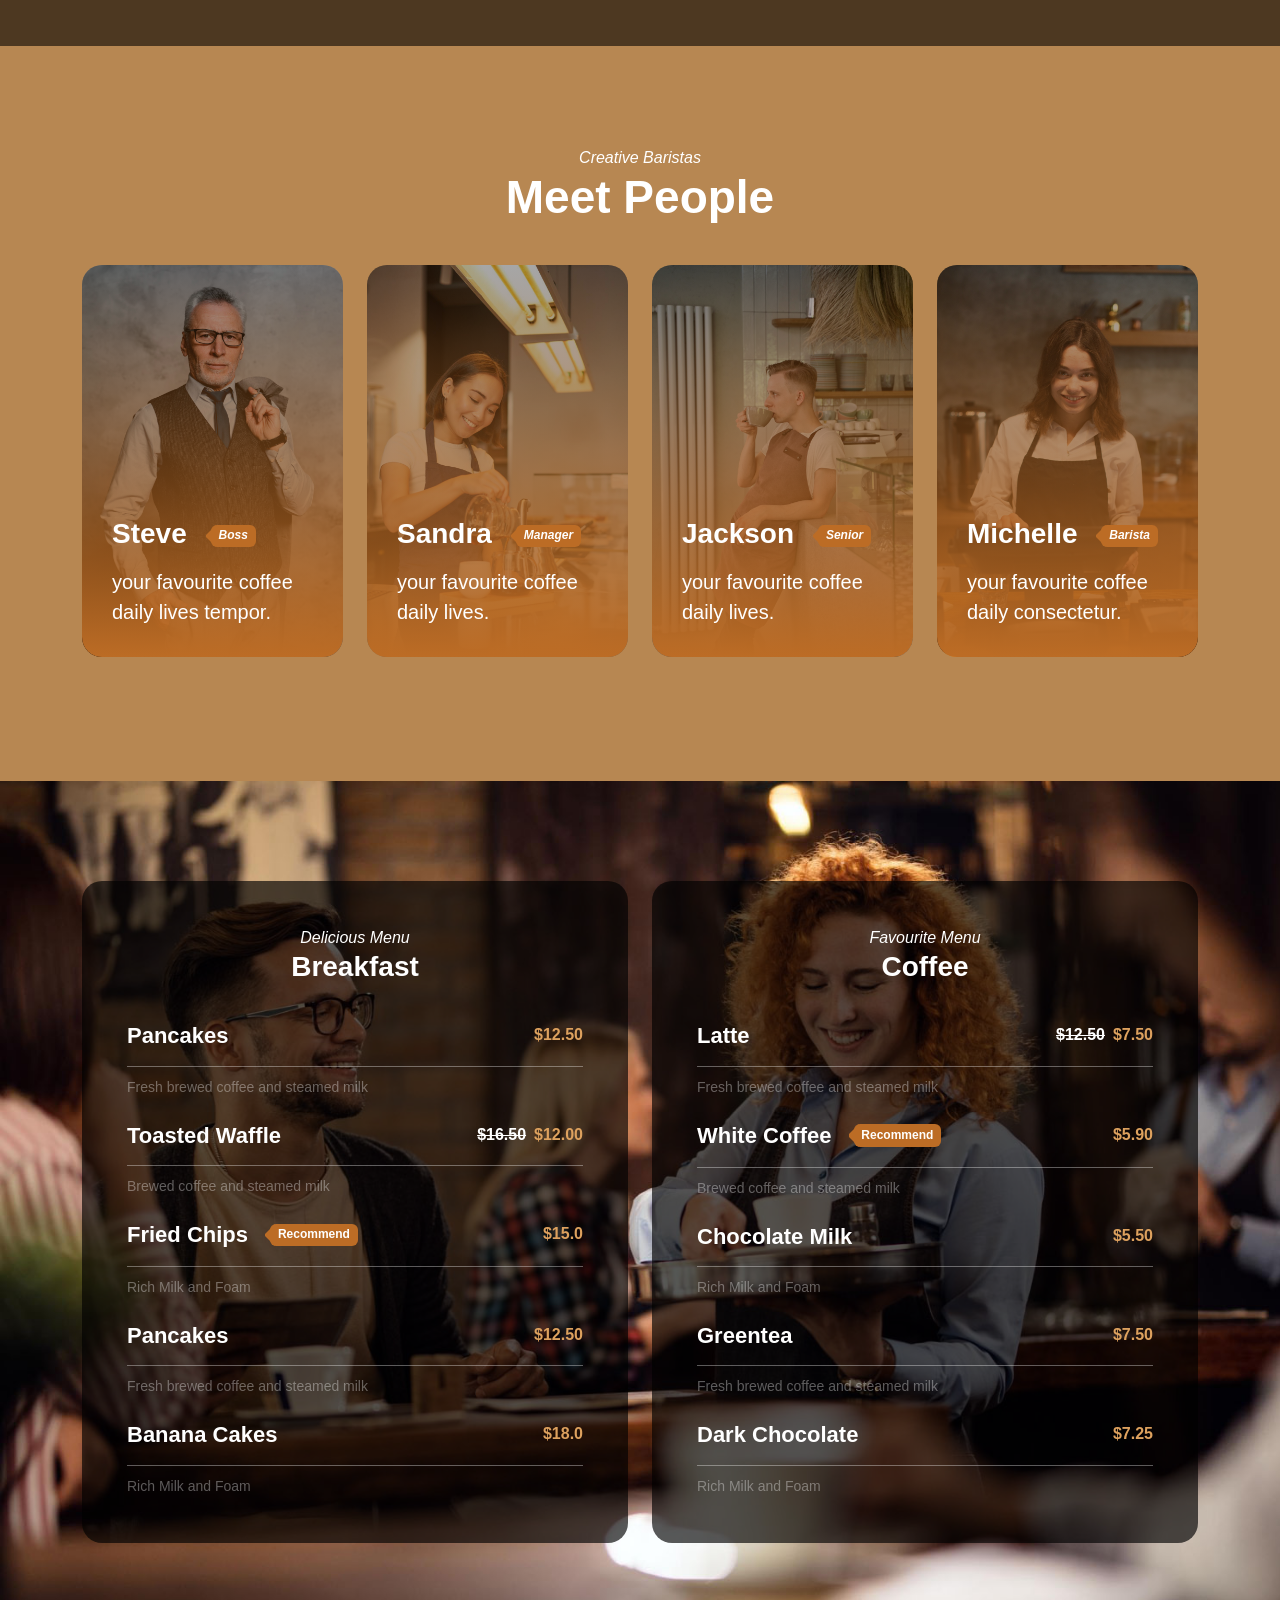
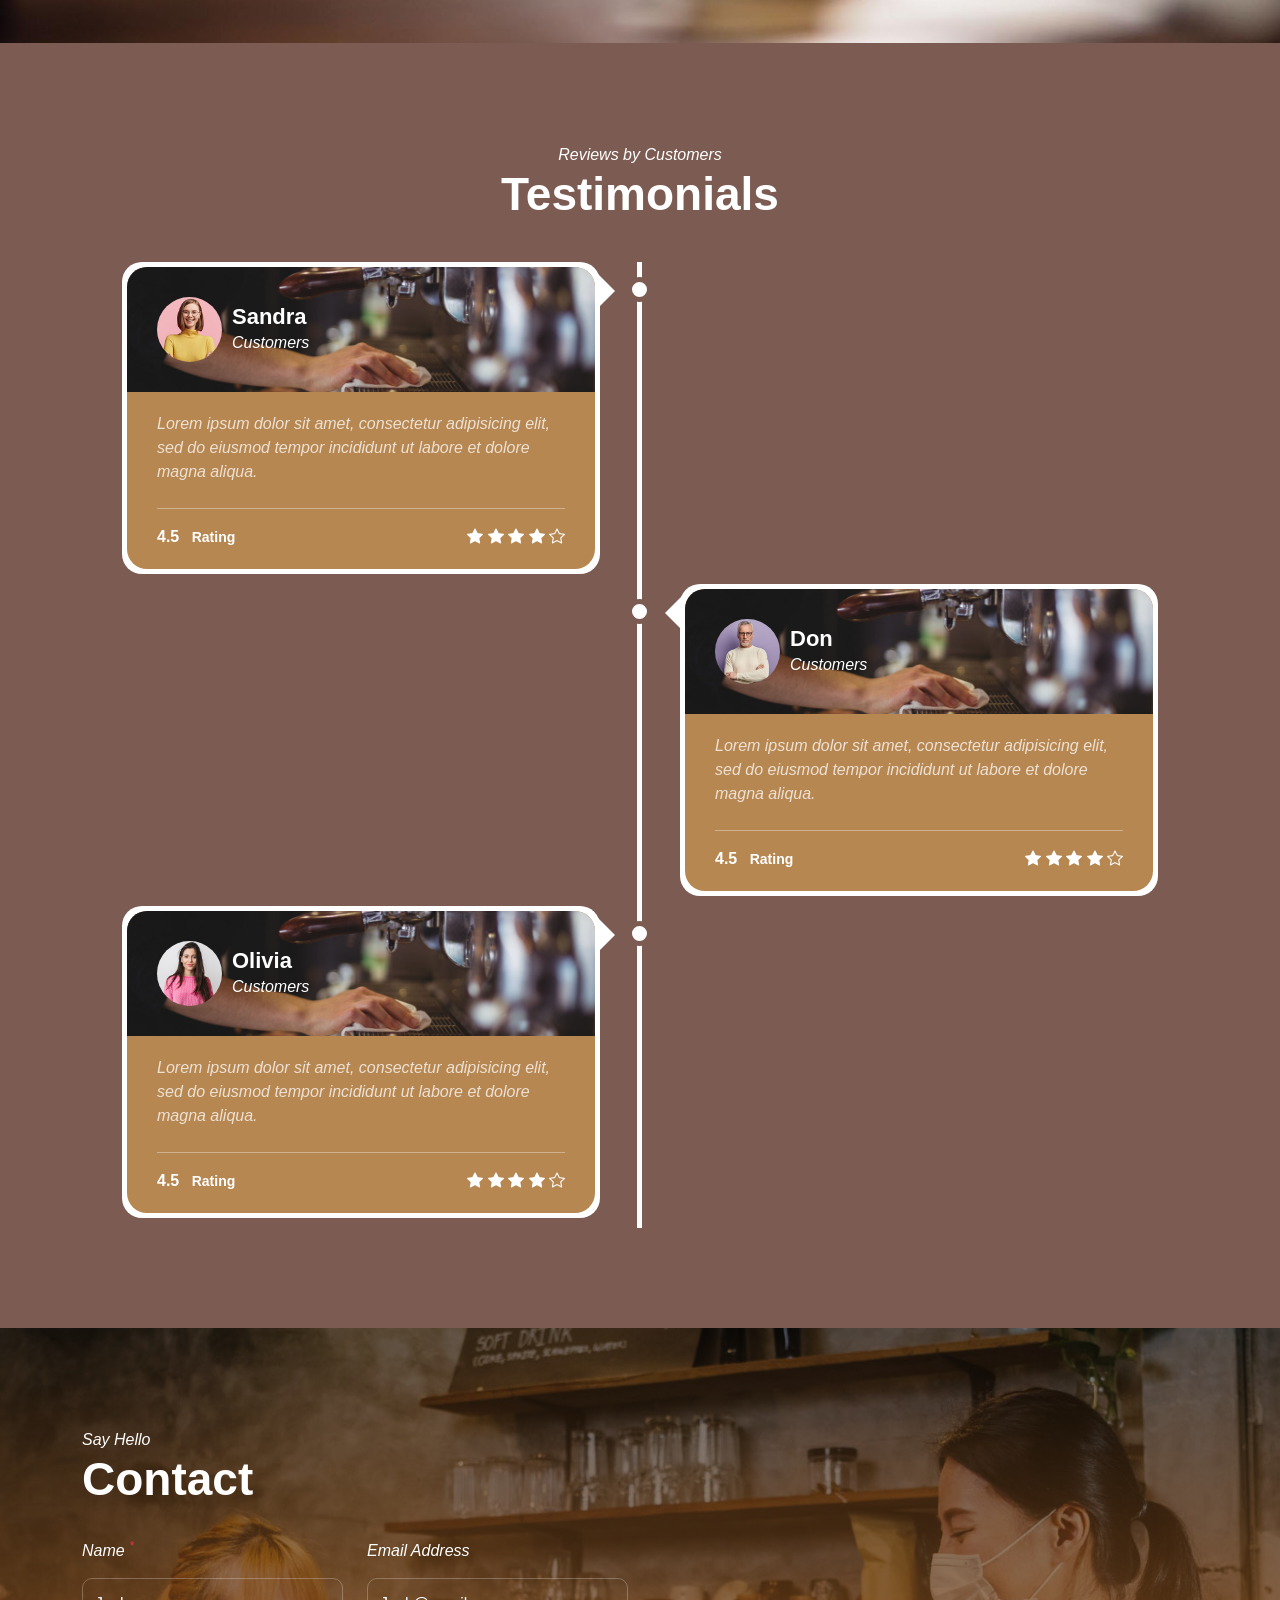
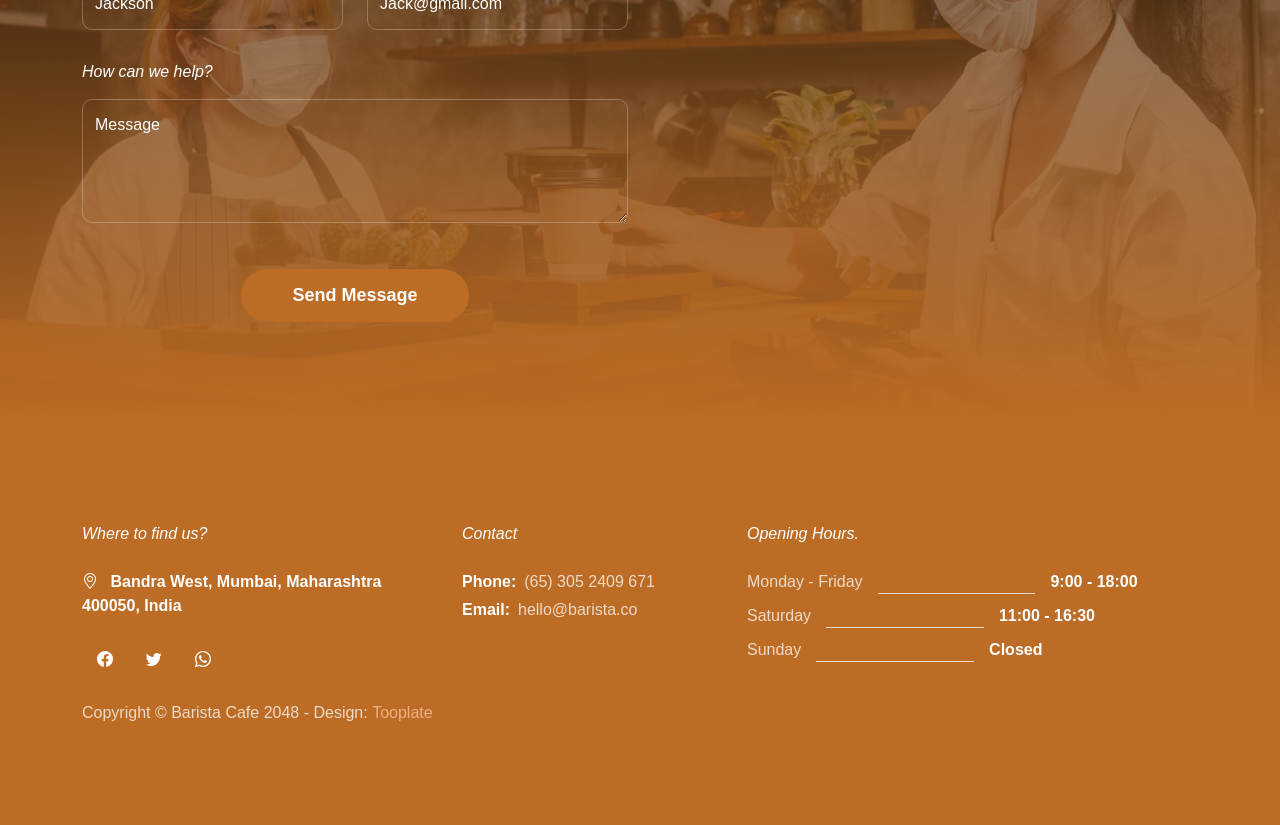
==== commit 06cbff20: "Update index.html" ====
--- a/index.html
+++ b/index.html
@@ -7,7 +7,7 @@
         <meta name="description" content="">
         <meta name="author" content="">
 
-        <title>Barista Cafe HTML CSS Template</title>
+        <title>Deep Eventos</title>
 
         <!-- CSS FILES -->                
         <link rel="preconnect" href="https://fonts.googleapis.com">
@@ -24,15 +24,6 @@
 
         <link href="css/tooplate-barista.css" rel="stylesheet">
         
-<!--
-
-Tooplate 2137 Barista Cafe
-
-https://www.tooplate.com/view/2137-barista-cafe
-
-Bootstrap 5 HTML CSS Template
-
--->
     </head>
     
     <body>
@@ -668,4 +659,5 @@
         <script src="js/custom.js"></script>
 
     </body>
-</html>+
+</html>
--- a/css/tooplate-barista.css
+++ b/css/tooplate-barista.css
@@ -0,0 +1,1192 @@
+/*---------------------------------------
+  CUSTOM PROPERTIES ( VARIABLES )             
+-----------------------------------------*/
+:root {
+  --white-color:                  #ffffff;
+  --primary-color:                #BC6C25;
+  --secondary-color:              #DDA15E;
+  --section-bg-color:             #b78752;
+  --custom-btn-bg-color:          #BC6C25;
+  --custom-btn-bg-hover-color:    #DDA15E;
+  --dark-color:                   #000000;
+  --p-color:                      #717275;
+  --border-color:                 #7fffd4;
+  --link-hover-color:             #E76F51;
+
+  --body-font-family:             'Plus Jakarta Sans', sans-serif;
+
+  --h1-font-size:                 68px;
+  --h2-font-size:                 46px;
+  --h3-font-size:                 32px;
+  --h4-font-size:                 28px;
+  --h5-font-size:                 24px;
+  --h6-font-size:                 22px;
+  --p-font-size:                  20px;
+  --btn-font-size:                16px;
+  --form-btn-font-size:           18px;
+  --menu-font-size:               16px;
+
+  --border-radius-large:          100px;
+  --border-radius-medium:         20px;
+  --border-radius-small:          10px;
+
+  --font-weight-thin:             200;
+  --font-weight-light:            300;
+  --font-weight-normal:           400;
+  --font-weight-bold:             700;
+}
+
+body {
+  background-color: var(--white-color);
+  font-family: var(--body-font-family); 
+}
+
+
+/*---------------------------------------
+  TYPOGRAPHY               
+-----------------------------------------*/
+
+h2,
+h3,
+h4,
+h5,
+h6 {
+  color: var(--dark-color);
+}
+
+h1,
+h2,
+h3,
+h4,
+h5,
+h6 {
+  font-weight: var(--font-weight-bold);
+}
+
+h1 {
+  font-size: var(--h1-font-size);
+}
+
+h2 {
+  font-size: var(--h2-font-size);
+}
+
+h3 {
+  font-size: var(--h3-font-size);
+}
+
+h4 {
+  font-size: var(--h4-font-size);
+}
+
+h5 {
+  font-size: var(--h5-font-size);
+}
+
+h6 {
+  font-size: var(--h6-font-size);
+}
+
+p {
+  color: var(--p-color);
+  font-size: var(--p-font-size);
+  font-weight: var(--font-weight-light);
+}
+
+ul li {
+  color: var(--p-color);
+  font-size: var(--p-font-size);
+  font-weight: var(--font-weight-light);
+}
+
+a, 
+button {
+  touch-action: manipulation;
+  transition: all 0.3s;
+}
+
+a {
+  display: inline-block;
+  color: var(--primary-color);
+  text-decoration: none;
+}
+
+a:hover {
+  color: var(--link-hover-color);
+}
+
+b,
+strong {
+  font-weight: var(--font-weight-bold);
+}
+
+
+/*---------------------------------------
+  SECTION               
+-----------------------------------------*/
+.section-padding {
+  padding-top: 100px;
+  padding-bottom: 100px;
+}
+
+.section-bg {
+  background-color: var(--section-bg-color);
+}
+
+.section-overlay {
+  background-color: var(--dark-color);
+  position: absolute;
+  z-index: 9;
+  top: 0;
+  left: 0;
+  pointer-events: none;
+  width: 100%;
+  height: 100%;
+  opacity: 0.65;
+}
+
+.section-overlay + .container {
+  position: relative;
+  z-index: 22;
+}
+
+.back-top-icon {
+  font-size: var(--h2-font-size);
+}
+
+
+/*---------------------------------------
+  TIMELINE               
+-----------------------------------------*/
+.timeline {
+  position: relative;
+  max-width: 1200px;
+  margin: 0 auto;
+}
+
+.timeline::after {
+  content: '';
+  position: absolute;
+  width: 5px;
+  background-color: var(--white-color);
+  top: 0;
+  bottom: 0;
+  left: 50%;
+  margin-left: -3px;
+}
+
+.timeline-container {
+  padding: 10px 40px;
+  padding-top: 0;
+  position: relative;
+  background-color: inherit;
+  width: 50%;
+}
+
+.timeline-container::after {
+  content: '';
+  position: absolute;
+  width: 25px;
+  height: 25px;
+  right: -12px;
+  background-color: var(--white-color);
+  border: 5px solid #7c5c52;
+  top: 15px;
+  border-radius: 50%;
+  z-index: 1;
+}
+
+.timeline-container-left {
+  left: 0;
+}
+
+.timeline-container-right {
+  left: 50%;
+}
+
+.timeline-container-left::before {
+  content: " ";
+  height: 0;
+  position: absolute;
+  top: 9px;
+  width: 0;
+  z-index: 1;
+  right: 25px;
+  border: medium solid white;
+  border-width: 20px 0 20px 20px;
+  border-color: transparent transparent transparent white;
+}
+
+.timeline-container-right::before {
+  content: " ";
+  height: 0;
+  position: absolute;
+  top: 9px;
+  width: 0;
+  z-index: 1;
+  left: 25px;
+  border: medium solid white;
+  border-width: 20px 20px 20px 0;
+  border-color: transparent white transparent transparent;
+}
+
+.timeline-container-right::after {
+  left: -13px;
+}
+
+.timeline-content {
+  padding: 5px;
+  background-color: var(--white-color);
+  position: relative;
+  border-radius: var(--border-radius-medium);
+}
+
+@media screen and (max-width: 991px) {
+  .timeline::after {
+    left: 31px;
+  }
+
+  .timeline-container {
+    width: 100%;
+    padding-left: 70px;
+    padding-right: 25px;
+  }
+
+  .timeline-container::before {
+    left: 58px;
+    border: medium solid white;
+    border-width: 20px 20px 20px 0;
+    border-color: transparent white transparent transparent;
+  }
+
+  .timeline-container-left::after, .timeline-container-right::after {
+    left: 6px;
+  }
+
+  .timeline-container-right {
+    left: 0%;
+  }
+}
+
+
+/*---------------------------------------
+  CUSTOM BUTTON               
+-----------------------------------------*/
+.custom-btn {
+  background: var(--custom-btn-bg-color);
+  border: 2px solid transparent;
+  border-radius: var(--border-radius-large);
+  color: var(--white-color);
+  font-size: var(--btn-font-size);
+  font-weight: var(--font-weight-bold);
+  line-height: normal;
+  transition: all 0.3s;
+  padding: 12px 28px;
+}
+
+.custom-btn:hover {
+  background: var(--custom-btn-bg-hover-color);
+  color: var(--white-color);
+}
+
+.custom-border-btn {
+  background: transparent;
+  border: 2px solid var(--white-color);
+  color: var(--white-color);
+}
+
+.custom-border-btn:hover {
+  background: var(--white-color);
+  color: var(--secondary-color);
+}
+
+.custom-btn-bg-white {
+  border-color: var(--white-color);
+  color: var(--white-color);
+}
+
+.custom-btn-italic {
+  font-style: italic;
+}
+
+
+/*---------------------------------------
+  NAVIGATION BAR & OFFCANVAS              
+-----------------------------------------*/
+.sticky-wrapper {
+  position: absolute;
+  z-index: 999999;
+  top: 0;
+  right: 0;
+  left: 0;
+}
+
+.sticky-wrapper.is-sticky .container {
+  background: rgba(0, 0, 0, 0.65);
+  border-radius: var(--border-radius-medium);
+  padding: 15px 30px;
+}
+
+.navbar {
+  background: transparent;
+  z-index: 999999;
+  padding-top: 10px;
+}
+
+.navbar .container {
+  background: rgba(0, 0, 0, 0.35);
+  border-radius: var(--border-radius-medium);
+  padding: 15px 30px;
+}
+
+.navbar-brand,
+.navbar-brand:hover {
+  font-size: var(--h4-font-size);
+  font-weight: var(--font-weight-bold);
+  display: block;
+  color: var(--white-color);
+}
+
+.navbar .navbar-brand-image {
+  filter: brightness(0) invert(1);
+}
+
+.navbar-brand-image {
+  width: 48px;
+  height: auto;
+  margin-right: 10px;
+}
+
+.navbar .custom-btn {
+  padding: 10px 20px;
+}
+
+.navbar-expand-lg .navbar-nav .nav-link {
+  border-radius: var(--border-radius-large);
+  margin: 10px;
+  padding: 10px;
+}
+
+.navbar-nav .nav-link {
+  display: inline-block;
+  color: var(--white-color);
+  font-size: var(--menu-font-size);
+  font-weight: var(--font-weight-bold);
+  padding-top: 15px;
+  padding-bottom: 15px;
+}
+
+.navbar-nav .nav-link.active, 
+.navbar-nav .nav-link:hover {
+  color: var(--secondary-color);
+}
+
+.navbar .dropdown-menu {
+  background: var(--white-color);
+  box-shadow: 0 1rem 3rem rgba(0,0,0,.175);
+  border: 0;
+  display: inherit;
+  opacity: 0;
+  min-width: 9rem;
+  margin-top: 20px;
+  padding: 13px 0 10px 0;
+  transition: all 0.3s;
+  pointer-events: none;
+}
+
+.navbar .dropdown-menu::before {
+  content: "";
+  width: 0;
+  height: 0;
+  border-left: 20px solid transparent;
+  border-right: 20px solid transparent;
+  border-bottom: 15px solid var(--white-color);
+  position: absolute;
+  top: -10px;
+  left: 10px;
+}
+
+.navbar .dropdown-item {
+  display: inline-block;
+  color: var(--p-color);
+  font-size: var(--menu-font-size);
+  font-weight: var(--font-weight-medium);
+  position: relative;
+}
+
+.navbar .dropdown-item.active, 
+.navbar .dropdown-item:active,
+.navbar .dropdown-item:focus, 
+.navbar .dropdown-item:hover {
+  background: transparent;
+  color: var(--link-hover-color);
+}
+
+.navbar .dropdown-toggle::after {
+  content: "\f282";
+  display: inline-block;
+  font-family: bootstrap-icons !important;
+  font-size: var(--menu-font-size);
+  font-style: normal;
+  font-weight: normal !important;
+  font-variant: normal;
+  text-transform: none;
+  line-height: 1;
+  vertical-align: -.125em;
+  -webkit-font-smoothing: antialiased;
+  -moz-osx-font-smoothing: grayscale;
+  position: relative;
+  left: 2px;
+  border: 0;
+}
+
+@media screen and (min-width: 992px) {
+  .navbar .dropdown:hover .dropdown-menu {
+    opacity: 1;
+    margin-top: 0;
+    pointer-events: auto;
+  }
+}
+
+.navbar-toggler {
+  border: 0;
+  padding: 0;
+  cursor: pointer;
+  margin: 0;
+  width: 30px;
+  height: 35px;
+  outline: none;
+}
+
+.navbar-toggler:focus {
+  outline: none;
+  box-shadow: none;
+}
+
+.navbar-toggler[aria-expanded="true"] .navbar-toggler-icon {
+  background: transparent;
+}
+
+.navbar-toggler[aria-expanded="true"] .navbar-toggler-icon:before,
+.navbar-toggler[aria-expanded="true"] .navbar-toggler-icon:after {
+  transition: top 300ms 50ms ease, -webkit-transform 300ms 350ms ease;
+  transition: top 300ms 50ms ease, transform 300ms 350ms ease;
+  transition: top 300ms 50ms ease, transform 300ms 350ms ease, -webkit-transform 300ms 350ms ease;
+  top: 0;
+}
+
+.navbar-toggler[aria-expanded="true"] .navbar-toggler-icon:before {
+  transform: rotate(45deg);
+}
+
+.navbar-toggler[aria-expanded="true"] .navbar-toggler-icon:after {
+  transform: rotate(-45deg);
+}
+
+.navbar-toggler .navbar-toggler-icon {
+  background: var(--white-color);
+  transition: background 10ms 300ms ease;
+  display: block;
+  width: 30px;
+  height: 2px;
+  position: relative;
+}
+
+.navbar-toggler .navbar-toggler-icon:before,
+.navbar-toggler .navbar-toggler-icon:after {
+  transition: top 300ms 350ms ease, -webkit-transform 300ms 50ms ease;
+  transition: top 300ms 350ms ease, transform 300ms 50ms ease;
+  transition: top 300ms 350ms ease, transform 300ms 50ms ease, -webkit-transform 300ms 50ms ease;
+  position: absolute;
+  right: 0;
+  left: 0;
+  background: var(--white-color);
+  width: 30px;
+  height: 2px;
+  content: '';
+}
+
+.navbar-toggler .navbar-toggler-icon::before {
+  top: -8px;
+}
+
+.navbar-toggler .navbar-toggler-icon::after {
+  top: 8px;
+}
+
+
+/*---------------------------------------
+  HERO        
+-----------------------------------------*/
+.hero-section {
+  background-color: var(--dark-color);
+  position: relative;
+  overflow: hidden;
+  min-height: 620px;
+  text-align: center;
+}
+
+.hero-section::after {
+  background-color: rgba(0, 0, 0, 0.65);
+  border-radius: var(--border-radius-medium);
+  content: "";
+  position: absolute;
+  top: 55%;
+  left: 50%;
+  transform: translate(-55%, -50%) rotate(45deg);
+  width: 250px;
+  height: 350px;
+  pointer-events: none;
+}
+
+@media screen and (min-width: 991px) {
+  .hero-section {
+    height: 100vh;
+  }
+}
+
+.hero-section h1 {
+  color: var(--white-color);
+}
+
+.small-text {
+  color: var(--secondary-color);
+}
+
+.hero-section .custom-border-btn {
+  border-color: transparent;
+}
+
+.hero-section .container {
+  position: relative;
+  z-index: 9;
+}
+
+.hero-slides {
+  width: 100%;
+  height: 100%;
+  position: absolute !important;
+}
+
+.opening-hours-list {
+  margin: 0;
+  padding: 0;
+}
+
+.opening-hours-list li {
+  color: rgba(255, 255, 255, 0.75);
+  font-size: var(--btn-font-size);
+  font-weight: var(--font-weight-normal);
+  margin-bottom: 10px;
+}
+
+.opening-hours-list li .underline {
+  background-color: rgba(255, 255, 255, 0.75);
+  width: 35%;
+  height: 1px;
+  margin: auto 15px 0 15px;
+}
+
+
+/*---------------------------------------
+  ABOUT              
+-----------------------------------------*/
+.about-section {
+  background-color: var(--secondary-color);
+  position: relative;
+}
+
+.about-section .ratio {
+  border-radius: var(--border-radius-medium);
+}
+
+.custom-video {
+  border-radius: var(--border-radius-medium);
+  width: 100%;
+  height: 100%;
+  object-fit: cover;
+}
+
+.about-image-wrap {
+  border-radius: var(--border-radius-medium);
+  position: relative;
+  overflow: hidden;
+}
+
+.about-video-info {
+  background-image: linear-gradient(to bottom, rgba(0, 0, 0, 0.35), rgba(188, 108, 37, 1));
+  border-radius: var(--border-radius-medium);
+  bottom: 0;
+  height: auto;
+  padding: 40px;
+}
+
+.about-video-info h4 {
+  color: var(--white-color);
+}
+
+.about-section h6 {
+  color: var(--secondary-color);
+}
+
+.team-block-wrap {
+  background-color: var(--secondary-color);
+  border-radius: var(--border-radius-medium);
+  position: relative;
+  overflow: hidden;
+  max-height: 450px;
+  cursor: pointer;
+}
+
+.team-block-wrap:hover .team-block-image {
+  transform: scale(1.2);
+}
+
+.team-block-image-wrap {
+  width: 100%;
+}
+
+.team-block-image {
+  display: block;
+  object-fit: cover;
+  width: 100%;
+  height: 100%;
+  transition: all 0.3s;
+}
+
+.team-block-info {
+  background-image: linear-gradient(to bottom, rgba(0, 0, 0, 0.35), rgba(188, 108, 37, 1));
+  position: absolute;
+  z-index: 2;
+  top: 0;
+  right: 0;
+  bottom: 0;
+  left: 0;
+  padding: 30px;
+}
+
+.team-block-info .badge {
+  margin: auto;
+  top: 2px;
+  bottom: 0;
+}
+
+
+/*---------------------------------------
+  OUR MENU              
+-----------------------------------------*/
+.menu-section {
+  background-image: url('../images/happy-waitress-giving-coffee-customers-while-serving-them-coffee-shop.jpg');
+  background-repeat: no-repeat;
+  background-size: cover;
+}
+
+.menu-block-wrap {
+  background: rgba(0, 0, 0, 0.65);
+  border-radius: var(--border-radius-medium);
+  padding: 45px;
+}
+
+.menu-block .border-top {
+  border-top-color: rgba(255, 255, 255, 0.35) !important;
+}
+
+.menu-block h6 {
+  color: var(--white-color);
+}
+
+.menu-block small {
+  color: rgba(255, 255, 255, 0.35);
+}
+
+.menu-block strong {
+  color: var(--secondary-color);
+}
+
+.menu-block-image {
+  border-radius: 100%;
+  width: 350px;
+  height: 350px;
+  object-fit: cover;
+  display: block;
+  margin: auto;
+  cursor: pointer;
+}
+
+.badge {
+  background-color: var(--primary-color);
+  font-size: 12px;
+  position: relative;
+  bottom: 4px;
+  padding-bottom: 6px;
+}
+
+.badge::before {
+  content: "";
+  position: absolute;
+  top: 0;
+  bottom: 0;
+  left: -5px;
+  border-top: 10px solid transparent;
+  border-bottom: 10px solid transparent;
+  border-right: 10px solid var(--primary-color);
+}
+
+
+/*---------------------------------------
+  REVIEWS              
+-----------------------------------------*/
+.reviews-section {
+  background-color: #7c5c52;
+}
+
+.reviews-block {
+  background-color: var(--section-bg-color);
+  border-radius: var(--border-radius-medium);
+  position: relative;
+  overflow: hidden;
+}
+
+.reviews-block .border-top {
+  border-top-color: rgba(255, 255, 255, 0.35) !important;
+}
+
+.reviews-block-image-wrap {
+  background-image: url('../images/mid-section-waitress-wiping-espresso-machine-with-napkin-cafa-c.jpg');
+  background-repeat: no-repeat;
+  background-size: cover;
+  background-position: center;
+  padding: 30px;
+}
+
+.reviews-block-image {
+  border-radius: var(--border-radius-large);
+  width: 65px;
+  height: 65px;
+  object-fit: cover;
+  margin-right: 10px;
+}
+
+.reviews-block-info {
+  padding: 20px 30px;
+}
+
+.reviews-block-info p {
+  font-size: var(--btn-font-size);
+  font-style: italic;
+  color: rgba(255, 255, 255, 0.75);
+}
+
+.reviews-group i {
+  color: var(--white-color);
+}
+
+
+/*---------------------------------------
+  BOOKING SECTION              
+-----------------------------------------*/
+.booking-section {
+  background-image: url('../images/young-female-barista-wear-face-mask-serving-take-away-hot-coffee-paper-cup-consumer-cafe.jpg');
+  background-repeat: no-repeat;
+  background-position: center;
+  background-size: cover;
+  position: relative;
+}
+
+.booking-form-wrap {
+  background-color: rgba(0, 0, 0, 0.65);
+  border-radius: var(--border-radius-medium);
+  position: relative;
+  overflow: hidden;
+  margin-top: 100px;
+}
+
+.booking-form {
+  padding: 55px 65px;
+}
+
+.booking-form-image-wrap {
+  position: relative;
+  height: 100%;
+}
+
+.booking-form-image {
+  width: 100%;
+  height: 100%;
+  object-fit: cover;
+}
+
+.booking-form-text span {
+  color: var(--white-color);
+  font-size: var(--btn-font-size);
+}
+
+.reservation-page .custom-border-btn {
+  border-color: var(--secondary-color);
+  color: var(--secondary-color);
+}
+
+.reservation-page .custom-border-btn:hover {
+  border-color: transparent;
+}
+
+
+/*---------------------------------------
+  CONTACT               
+-----------------------------------------*/
+.contact-section {
+  background-image: linear-gradient(to bottom, rgba(0, 0, 0, 0.45), rgba(188, 108, 37, 1)), url('../images/young-female-barista-wear-face-mask-serving-take-away-hot-coffee-paper-cup-consumer-cafe.jpg');
+  background-repeat: no-repeat;
+  background-position: center;
+  background-size: cover;
+}
+
+.google-map {
+  border-radius: var(--border-radius-medium);
+  filter: grayscale(100);
+}
+
+.contact-block-wrap {
+  background: var(--primary-color);
+  border-radius: var(--border-radius-medium);
+  padding: 0;
+  min-height: 200px;
+}
+
+.contact-block {
+  background: var(--secondary-color);
+  border-radius: var(--border-radius-medium);
+  transform: rotate(8deg);
+  height: 100%;
+  padding: 20px 40px;
+}
+
+.contact-block h6 {
+  transform: rotate(-8deg);
+}
+
+.contact-block .custom-icon {
+  background: var(--primary-color);
+  border-radius: var(--border-radius-large);
+  display: block;
+  width: 50px;
+  height: 50px;
+  line-height: 50px;
+  text-align: center;
+  position: relative;
+}
+
+.contact-block strong {
+  display: block;
+  color: var(--white-color);
+  text-transform: uppercase;
+  margin-top: 20px;
+  margin-bottom: 10px;
+}
+
+
+/*---------------------------------------
+  CUSTOM FORM               
+-----------------------------------------*/
+.custom-form .form-control {
+  color: var(--p-color);
+  border-radius: var(--border-radius-small);
+  margin-bottom: 30px;
+  padding-top: 13px;
+  padding-bottom: 13px;
+  box-shadow: none;
+  outline: none;
+  transition: all 0.3s;
+}
+
+.custom-form .form-control:hover,
+.custom-form .form-control:focus {
+  background: var(--primary-color);
+  border-color: transparent;
+}
+
+.custom-form .form-label {
+  color: var(--white-color);
+  font-style: italic;
+  margin-bottom: 15px;
+}
+
+.custom-form button[type="submit"] {
+  background: var(--custom-btn-bg-color);
+  border: none;
+  border-radius: var(--border-radius-large);
+  color: var(--white-color);
+  font-size: var(--form-btn-font-size);
+  font-weight: var(--font-weight-bold);
+  transition: all 0.3s;
+  margin-bottom: 0;
+}
+
+.custom-form button[type="submit"]:hover,
+.custom-form button[type="submit"]:focus {
+  background: var(--white-color);
+  border-color: transparent;
+  color: var(--primary-color);
+}
+
+.contact-form .form-control,
+.booking-form .form-control {
+  background-color: transparent;
+  border-color: rgba(255, 255, 255, 0.25);
+}
+
+.booking-form .form-control {
+  color: var(--white-color);
+}
+
+.custom-form input::-webkit-input-placeholder,
+.custom-form textarea::-webkit-input-placeholder {
+   color: var(--white-color);
+}
+
+.booking-form input:-moz-placeholder,
+.booking-form textarea:-moz-placeholder {
+  color: var(--white-color);
+}
+
+
+/*---------------------------------------
+  SITE FOOTER              
+-----------------------------------------*/
+.site-footer {
+  background-color: var(--primary-color);
+  padding-top: 100px;
+  padding-bottom: 100px;
+}
+
+.site-footer strong {
+  color: var(--white-color);
+}
+
+.site-footer p,
+.site-footer-link {
+  color: rgba(255, 255, 255, 0.75);
+  font-size: var(--btn-font-size);
+}
+
+.site-footer-link {
+  color: rgba(255, 255, 255, 0.75);
+  font-size: var(--btn-font-size);
+  transition: all 0.3s;
+}
+
+.site-footer-link:hover {
+  color: rgba(255, 255, 255, 0.75);
+  text-decoration: underline;
+}
+
+.copyright-text {
+  color: rgba(255, 255, 255, 0.75);
+  font-size: var(--menu-font-size);
+}
+
+.copyright-text a {
+	color: rgba(255, 200, 160, 0.75);
+}
+
+
+/*---------------------------------------
+  SOCIAL ICON               
+-----------------------------------------*/
+.social-icon {
+  margin: 0;
+  padding: 0;
+}
+
+.social-icon-item {
+  list-style: none;
+  display: inline-block;
+  vertical-align: top;
+}
+
+.social-icon-link {
+  background: var(--primary-color);
+  border-radius: var(--border-radius-large);
+  color: var(--white-color);
+  font-size: var(--menu-font-size);
+  display: block;
+  margin: 0 5px;
+  text-align: center;
+  width: 35px;
+  height: 35px;
+  line-height: 35px;
+  transition: background 0.2s, color 0.2s;
+}
+
+.social-icon-link:hover {
+  background: var(--white-color);
+  color: var(--primary-color);
+}
+
+.social-icon-link span {
+  display: block;
+}
+
+
+/*---------------------------------------
+  RESPONSIVE STYLES               
+-----------------------------------------*/
+@media screen and (max-width: 1200px) {
+  h1 {
+    font-size: 62px;
+  }
+}
+
+@media screen and (max-width: 991px) {
+  h1 {
+    font-size: 54px;
+  }
+
+  h2 {
+    font-size: 36px;
+  }
+
+  h3 {
+    font-size: 32px;
+  }
+
+  h4 {
+    font-size: 28px;
+  }
+
+  h5 {
+    font-size: 20px;
+  }
+
+  h6 {
+    font-size: 18px;
+  }
+
+  .section-padding {
+    padding-top: 50px;
+    padding-bottom: 50px;
+  }
+
+  .hero-section {
+    padding-top: 148px;
+    padding-bottom: 100px;
+  }
+
+  .navbar-brand,
+  .navbar-brand:hover {
+    font-size: var(--h5-font-size);
+  }
+
+  .navbar-expand-lg .navbar-nav {
+    padding-bottom: 20px;
+  }
+
+  .navbar-expand-lg .navbar-nav .nav-link {
+    padding: 0;
+    margin-bottom: 0;
+  }
+
+  .navbar .custom-btn {
+    margin-bottom: 10px;
+  }
+
+  .booking-form {
+    padding: 45px;
+  }
+
+  .contact-section .container {
+    width: auto;
+    margin-right: 10px;
+    margin-left: 10px;
+    padding: 35px;
+  }
+
+  .site-footer {
+    padding-top: 50px;
+    padding-bottom: 50px;
+  }
+}
+
+@media screen and (max-width: 767px) {
+  .custom-btn {
+    font-size: 14px;
+    padding: 12px 20px;
+  }
+
+  .menu-block-wrap,
+  .reviews-block-image-wrap,
+  .reviews-block-info {
+    padding: 20px;
+  }
+}
+
+
+@media screen and (max-width: 578px) {
+  .navbar .container,
+  .sticky-wrapper.is-sticky .container {
+    margin-right: 10px;
+    margin-left: 10px;
+  }
+}
+
+
+@media screen and (max-width: 480px) {
+  h1 {
+    font-size: 38px;
+  }
+
+  h2 {
+    font-size: 28px;
+  }
+
+  h3 {
+    font-size: 26px;
+  }
+
+  h4 {
+    font-size: 22px;
+  }
+
+  h5 {
+    font-size: 20px;
+  }
+
+  .hero-section::after {
+    width: 200px;
+    height: 200px;
+  }
+
+  .booking-form {
+    padding: 35px;
+  }
+
+  .opening-hours-list li {
+    font-size: 12px;
+  }
+
+  .reviews-block-image-wrap {
+    flex-direction: column;
+  }
+
+  .reviews-block-image {
+    margin-bottom: 15px;
+  }
+
+  .timeline-container {
+    padding-left: 55px;
+  }
+
+  .timeline-container::before {
+    left: 44px;
+    border: medium solid white;
+    border-width: 15px 15px 15px 0;
+    border-color: transparent white transparent transparent;
+  }
+
+  .timeline-container-left::before,
+  .timeline-container-right::before {
+    top: 13px;
+  }
+}
+
+
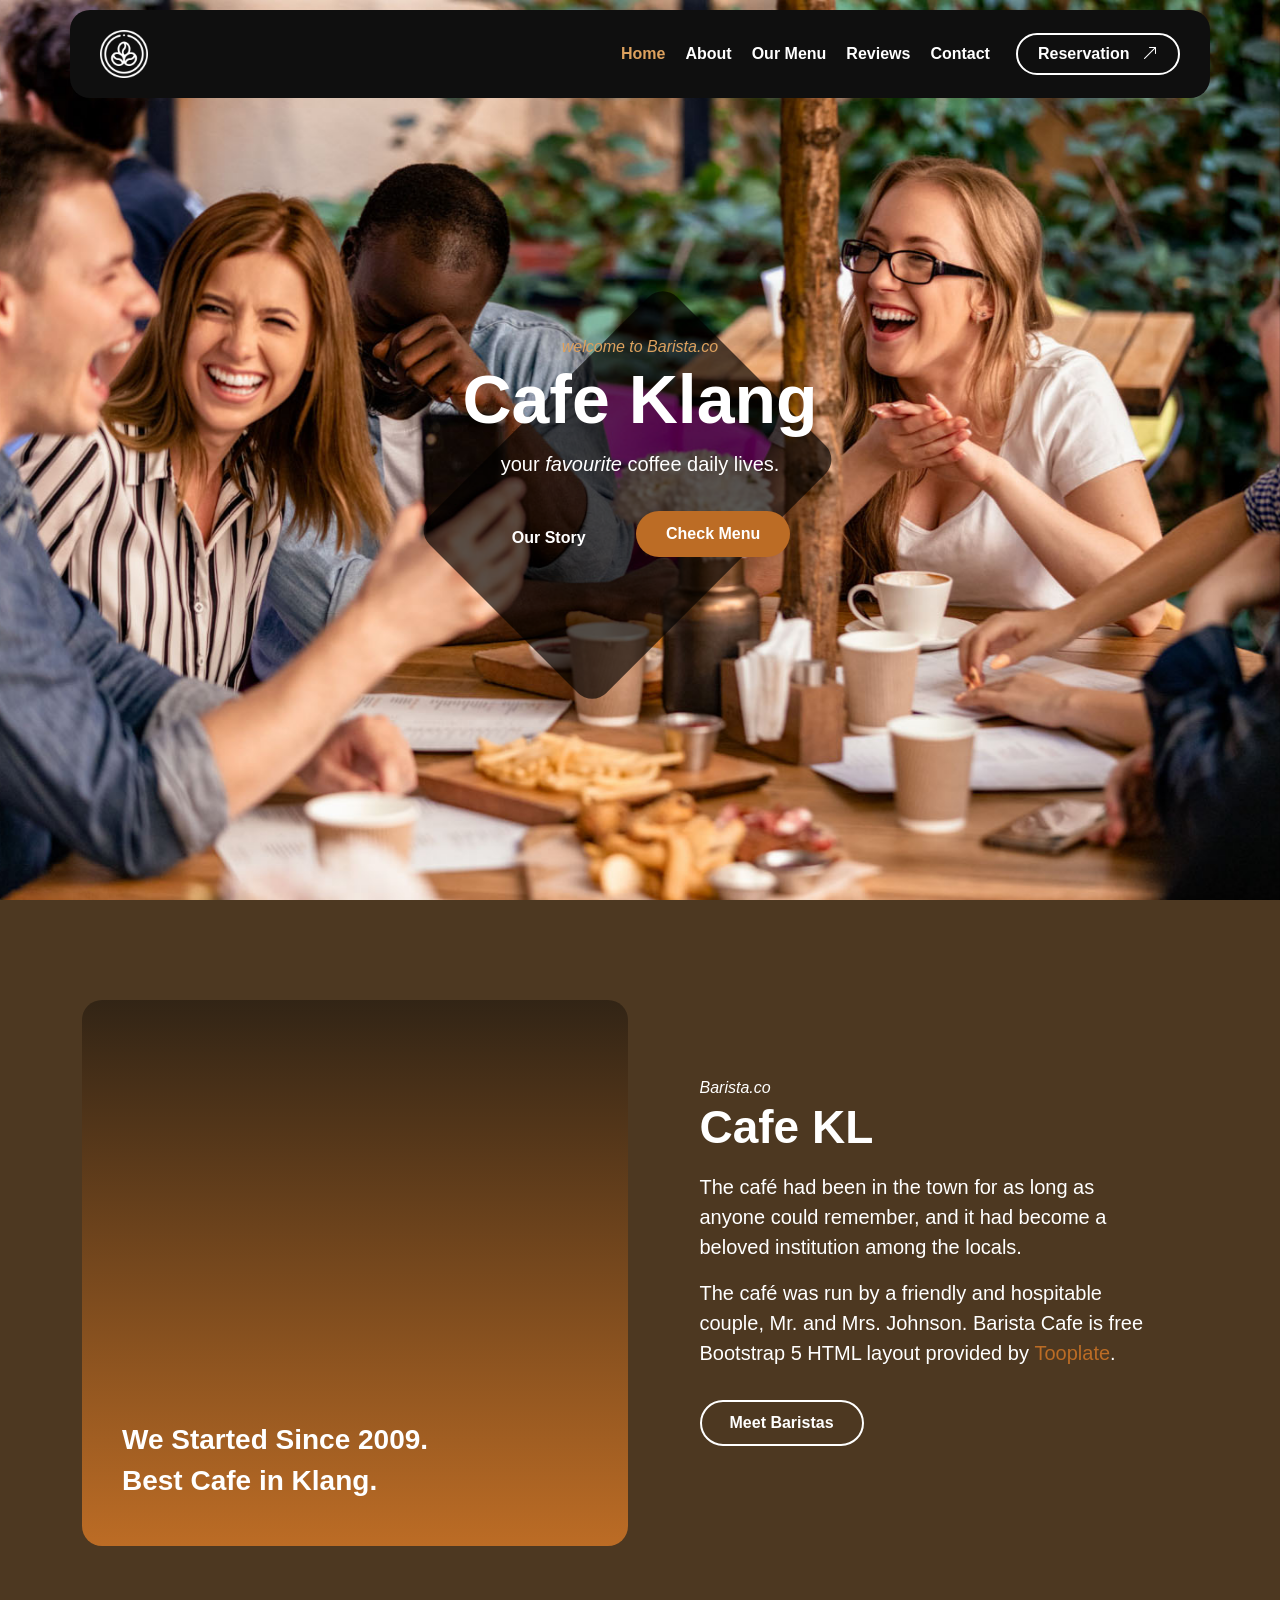
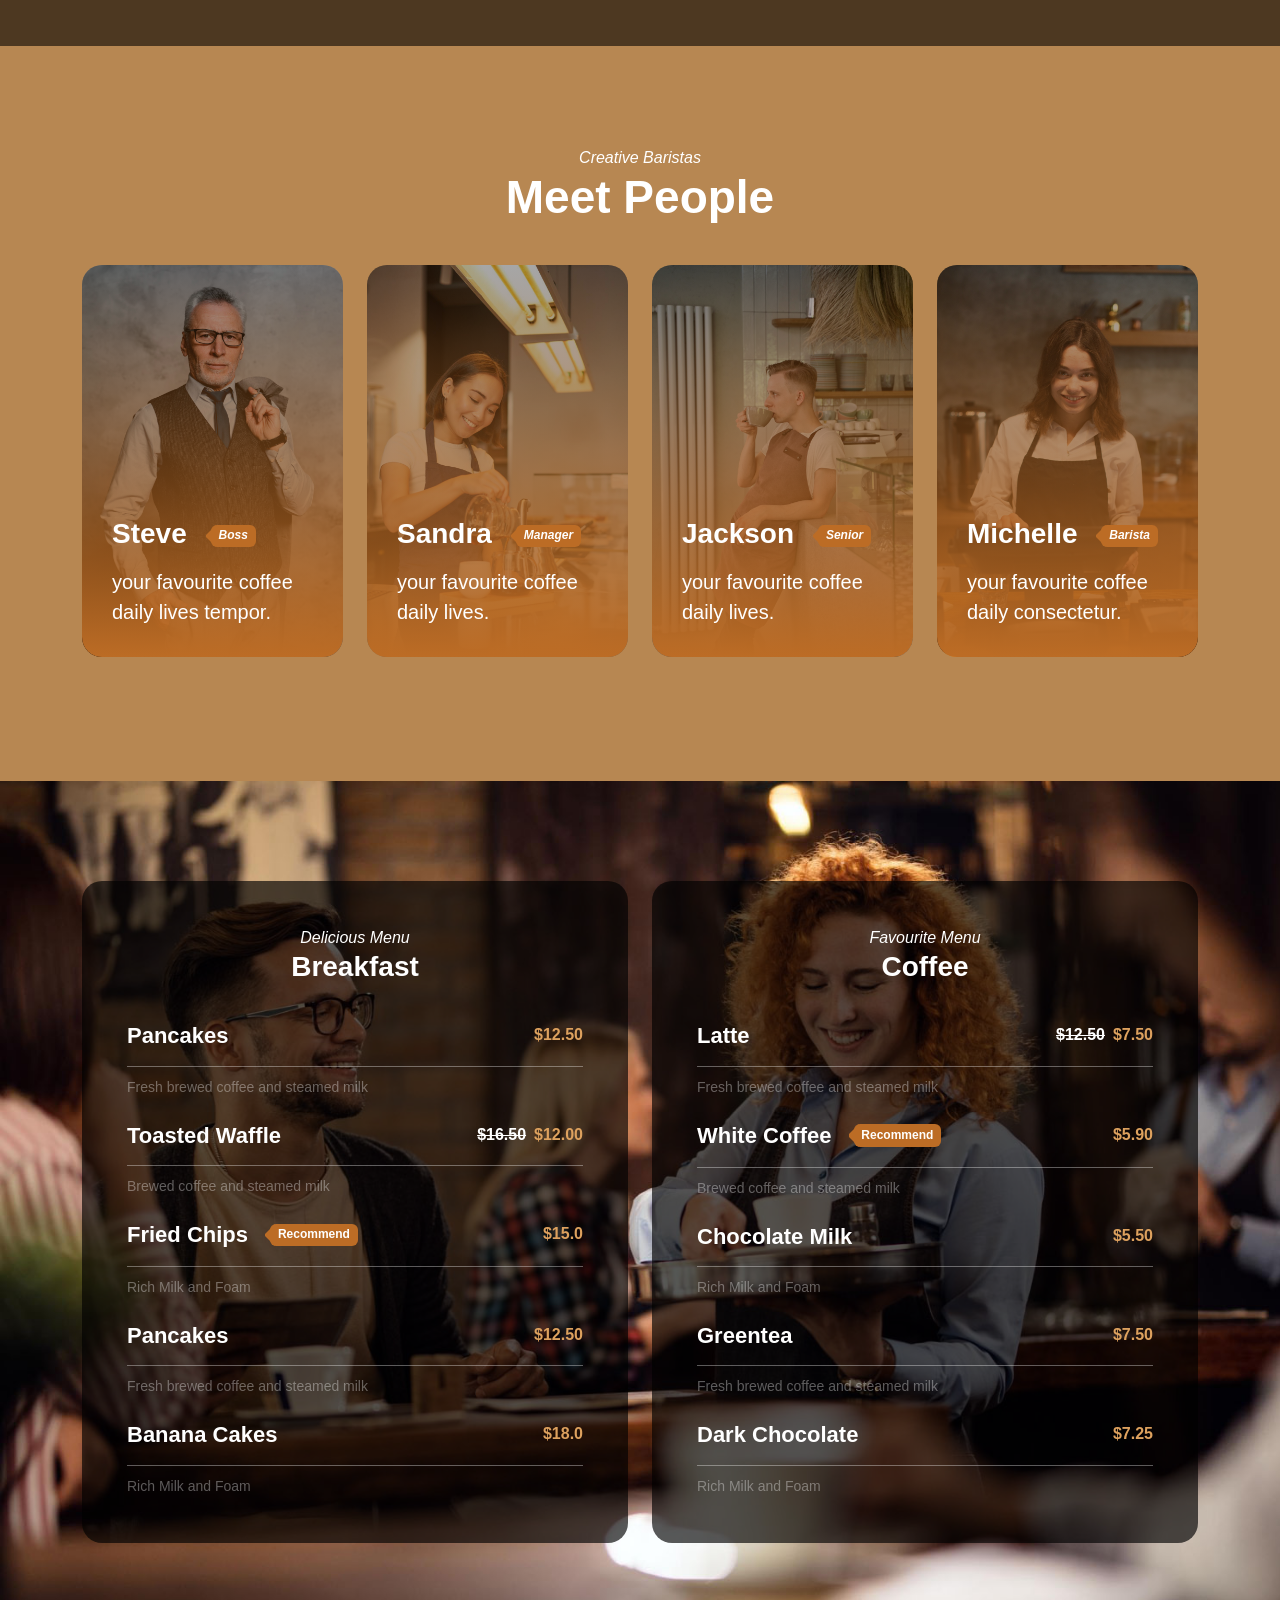
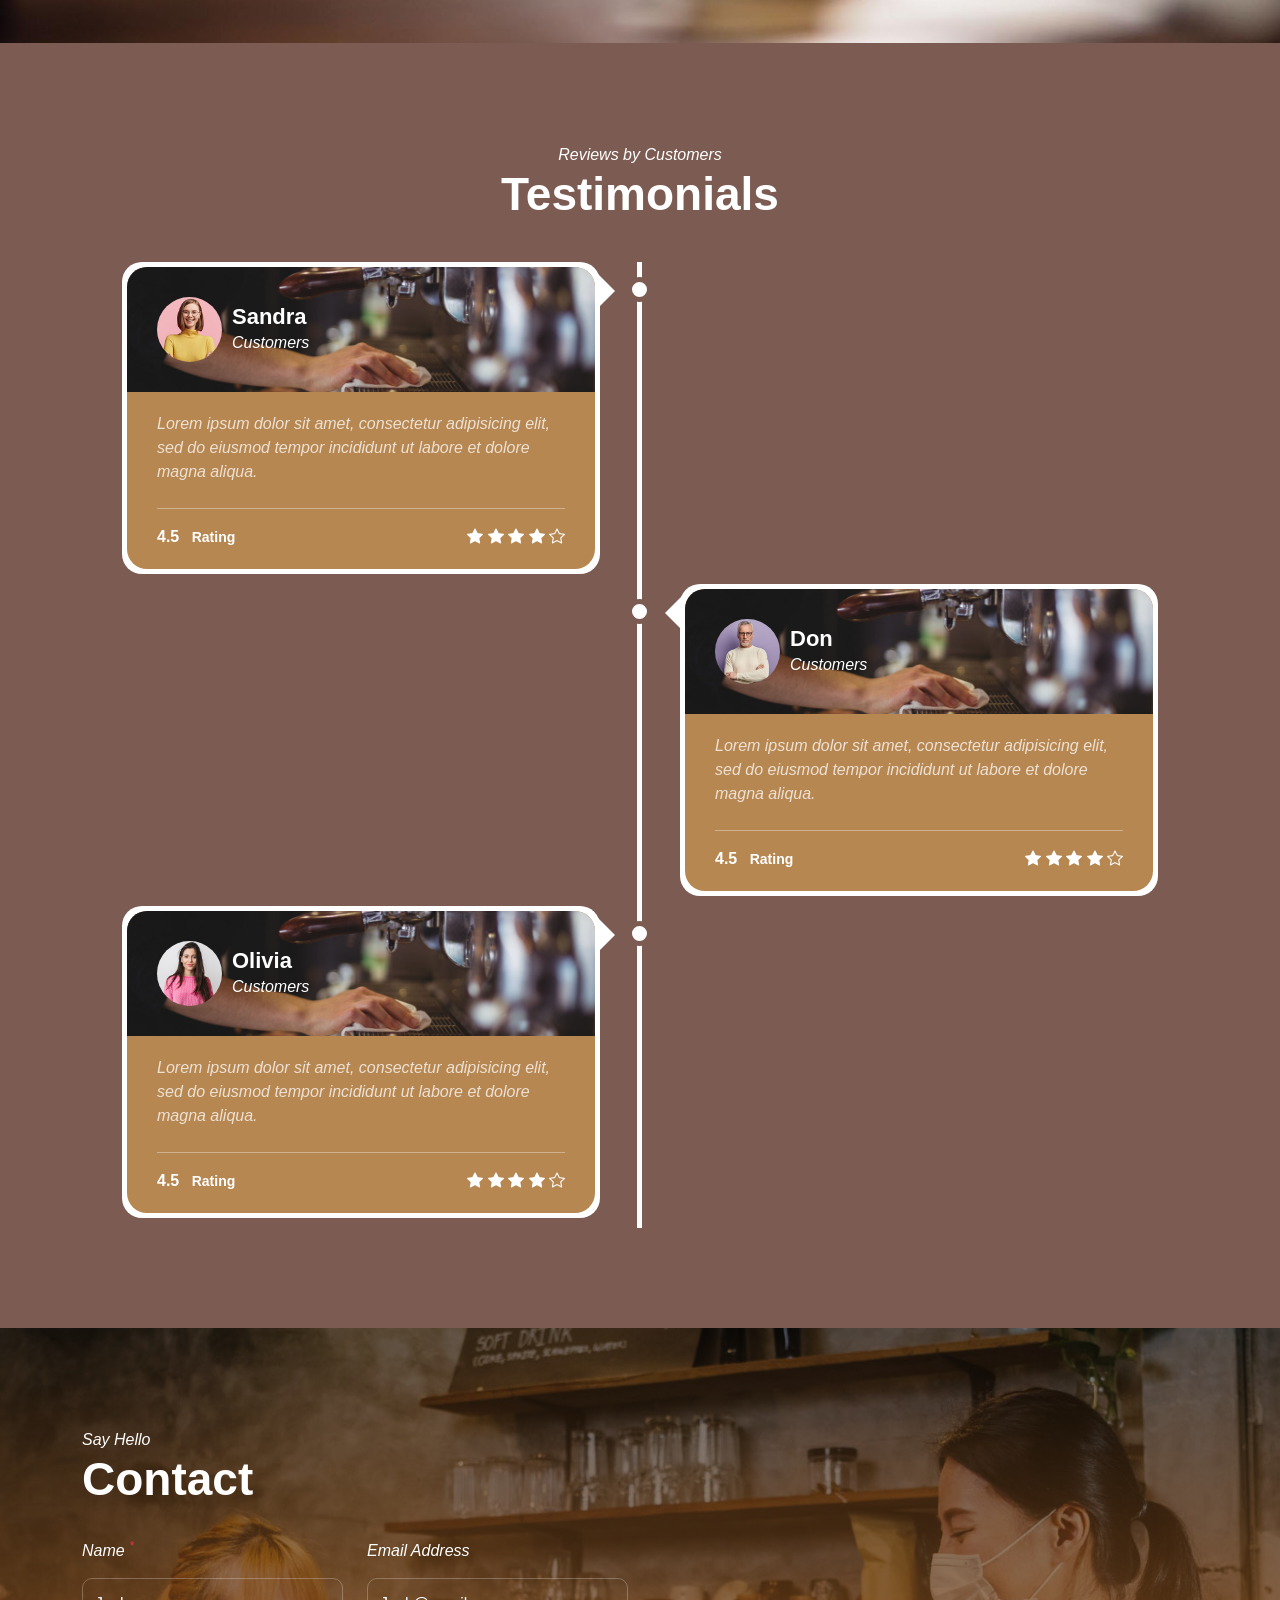
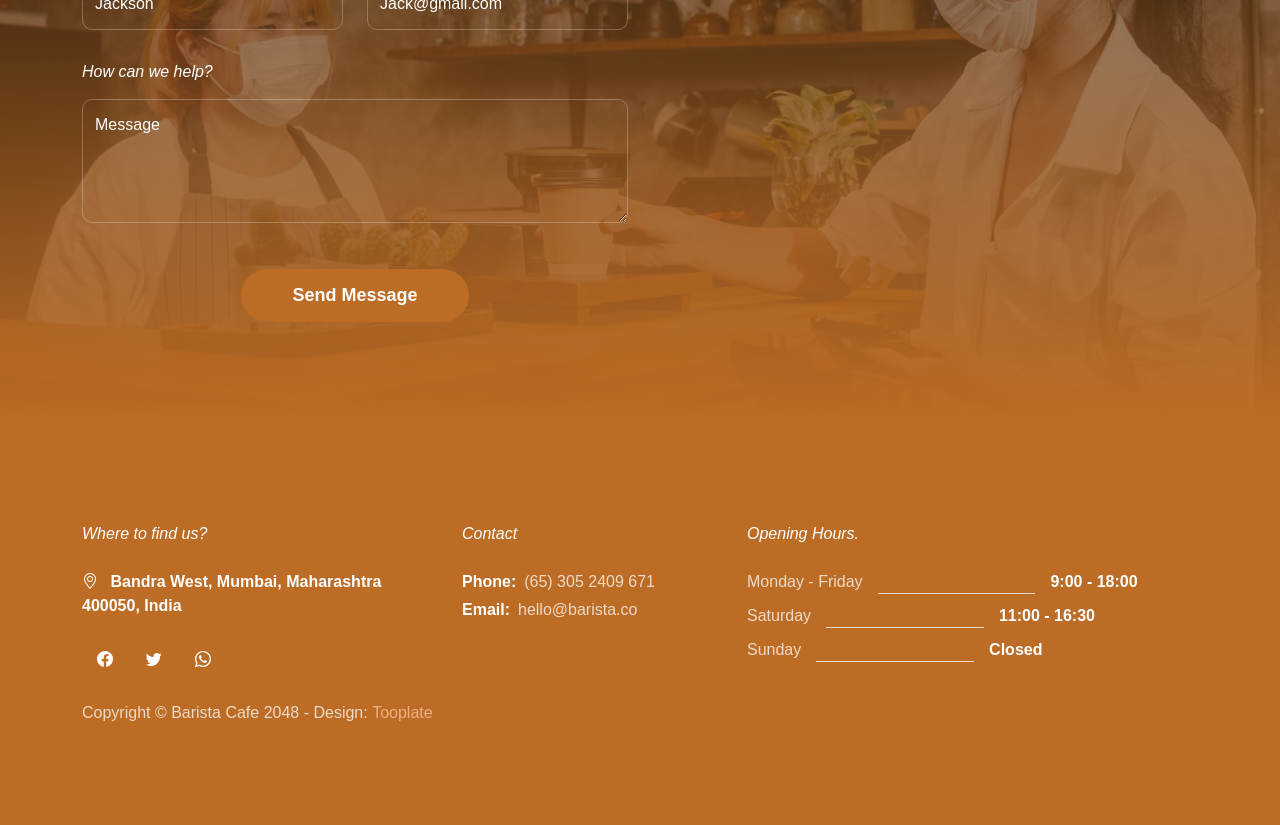
==== commit e03df6f1: "Update index.html" ====
--- a/index.html
+++ b/index.html
@@ -33,7 +33,6 @@
                     <div class="container">
                         <a class="navbar-brand d-flex align-items-center" href="index.html">
                             <img src="images/coffee-beans.png" class="navbar-brand-image img-fluid" alt="Barista Cafe Template">
-                            Barista
                         </a>
         
                         <button class="navbar-toggler" type="button" data-bs-toggle="collapse" data-bs-target="#navbarNav" aria-controls="navbarNav" aria-expanded="false" aria-label="Toggle navigation">
@@ -661,3 +660,4 @@
     </body>
 
 </html>
+
--- a/css/tooplate-barista.css
+++ b/css/tooplate-barista.css
@@ -322,7 +322,7 @@
 }
 
 .sticky-wrapper.is-sticky .container {
-  background: rgba(0, 0, 0, 0.65);
+  background: rgba(15, 15, 15);
   border-radius: var(--border-radius-medium);
   padding: 15px 30px;
 }
@@ -334,7 +334,7 @@
 }
 
 .navbar .container {
-  background: rgba(0, 0, 0, 0.35);
+  background: rgba(15, 15, 15);
   border-radius: var(--border-radius-medium);
   padding: 15px 30px;
 }
@@ -354,7 +354,6 @@
 .navbar-brand-image {
   width: 48px;
   height: auto;
-  margin-right: 10px;
 }
 
 .navbar .custom-btn {
@@ -363,8 +362,8 @@
 
 .navbar-expand-lg .navbar-nav .nav-link {
   border-radius: var(--border-radius-large);
-  margin: 10px;
-  padding: 10px;
+  margin: 5px;
+  padding: 5px;
 }
 
 .navbar-nav .nav-link {
@@ -1190,3 +1189,6 @@
 }
 
 
+
+
+
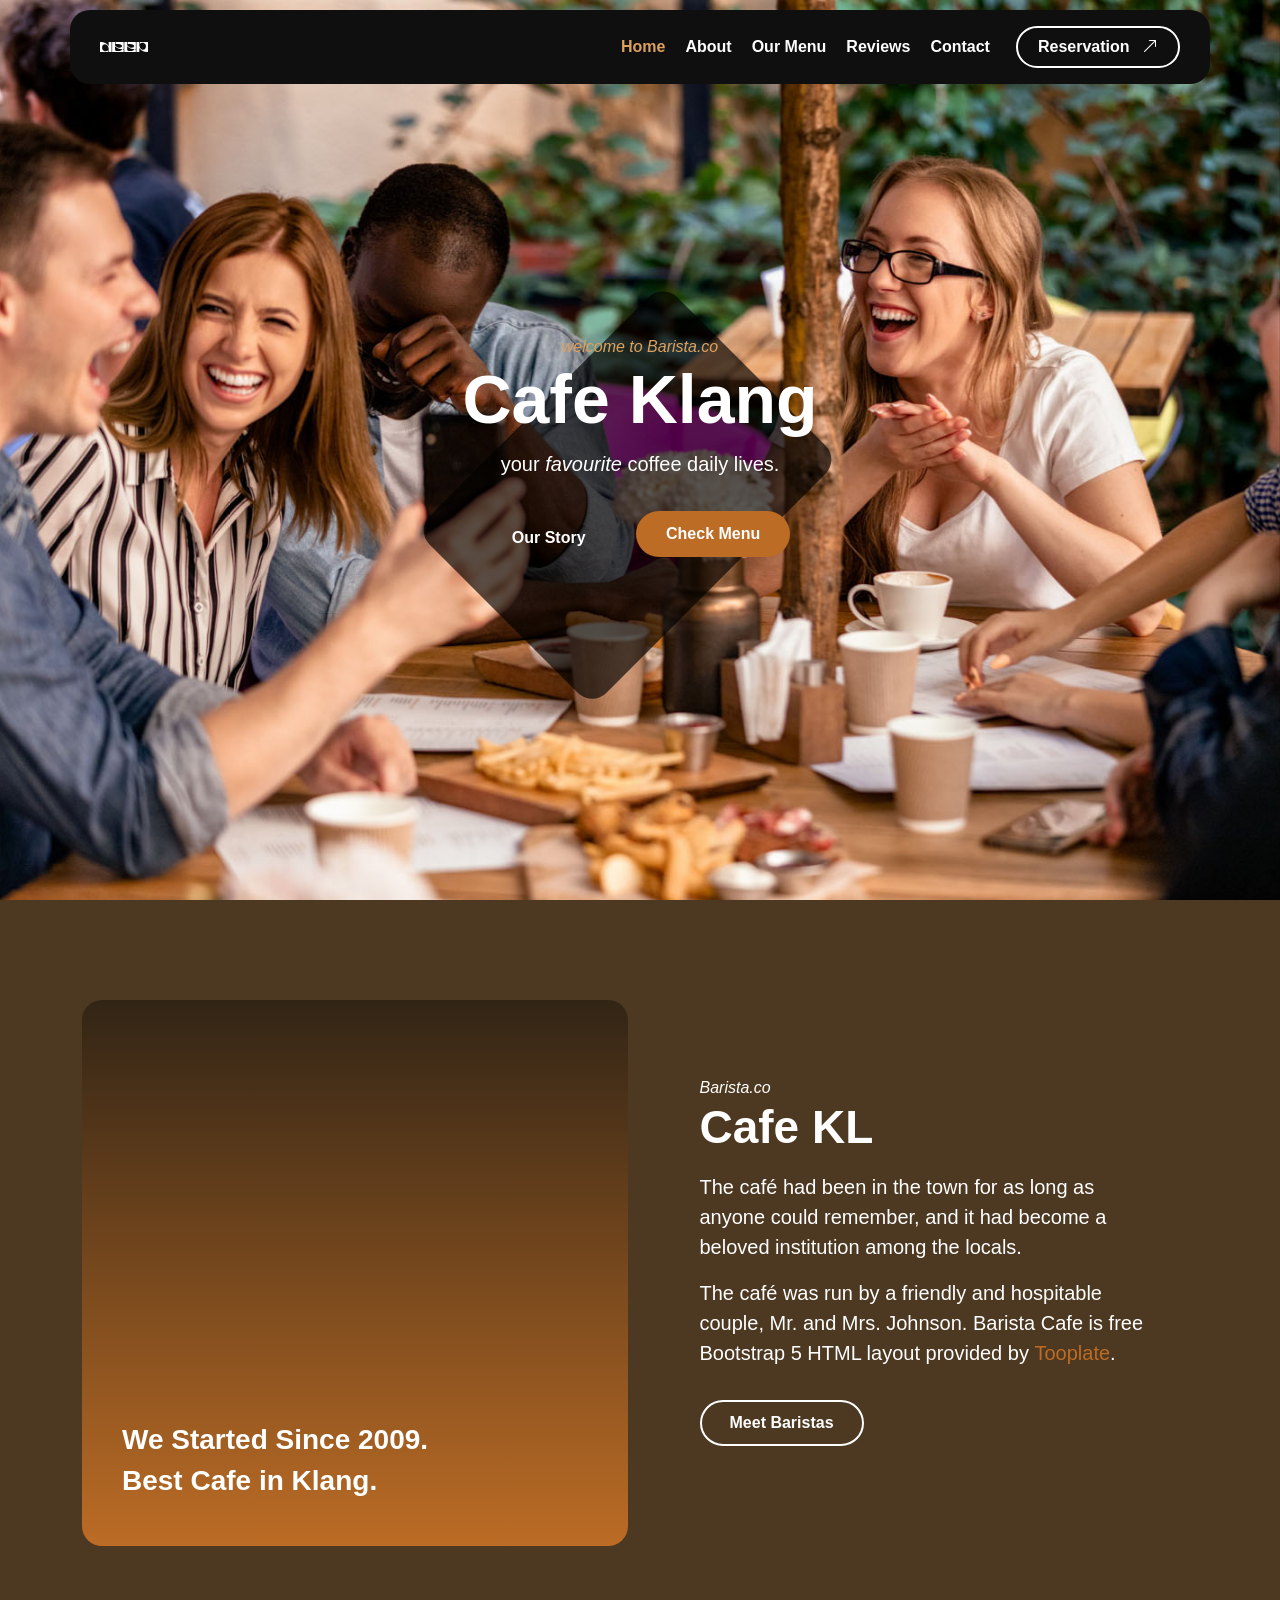
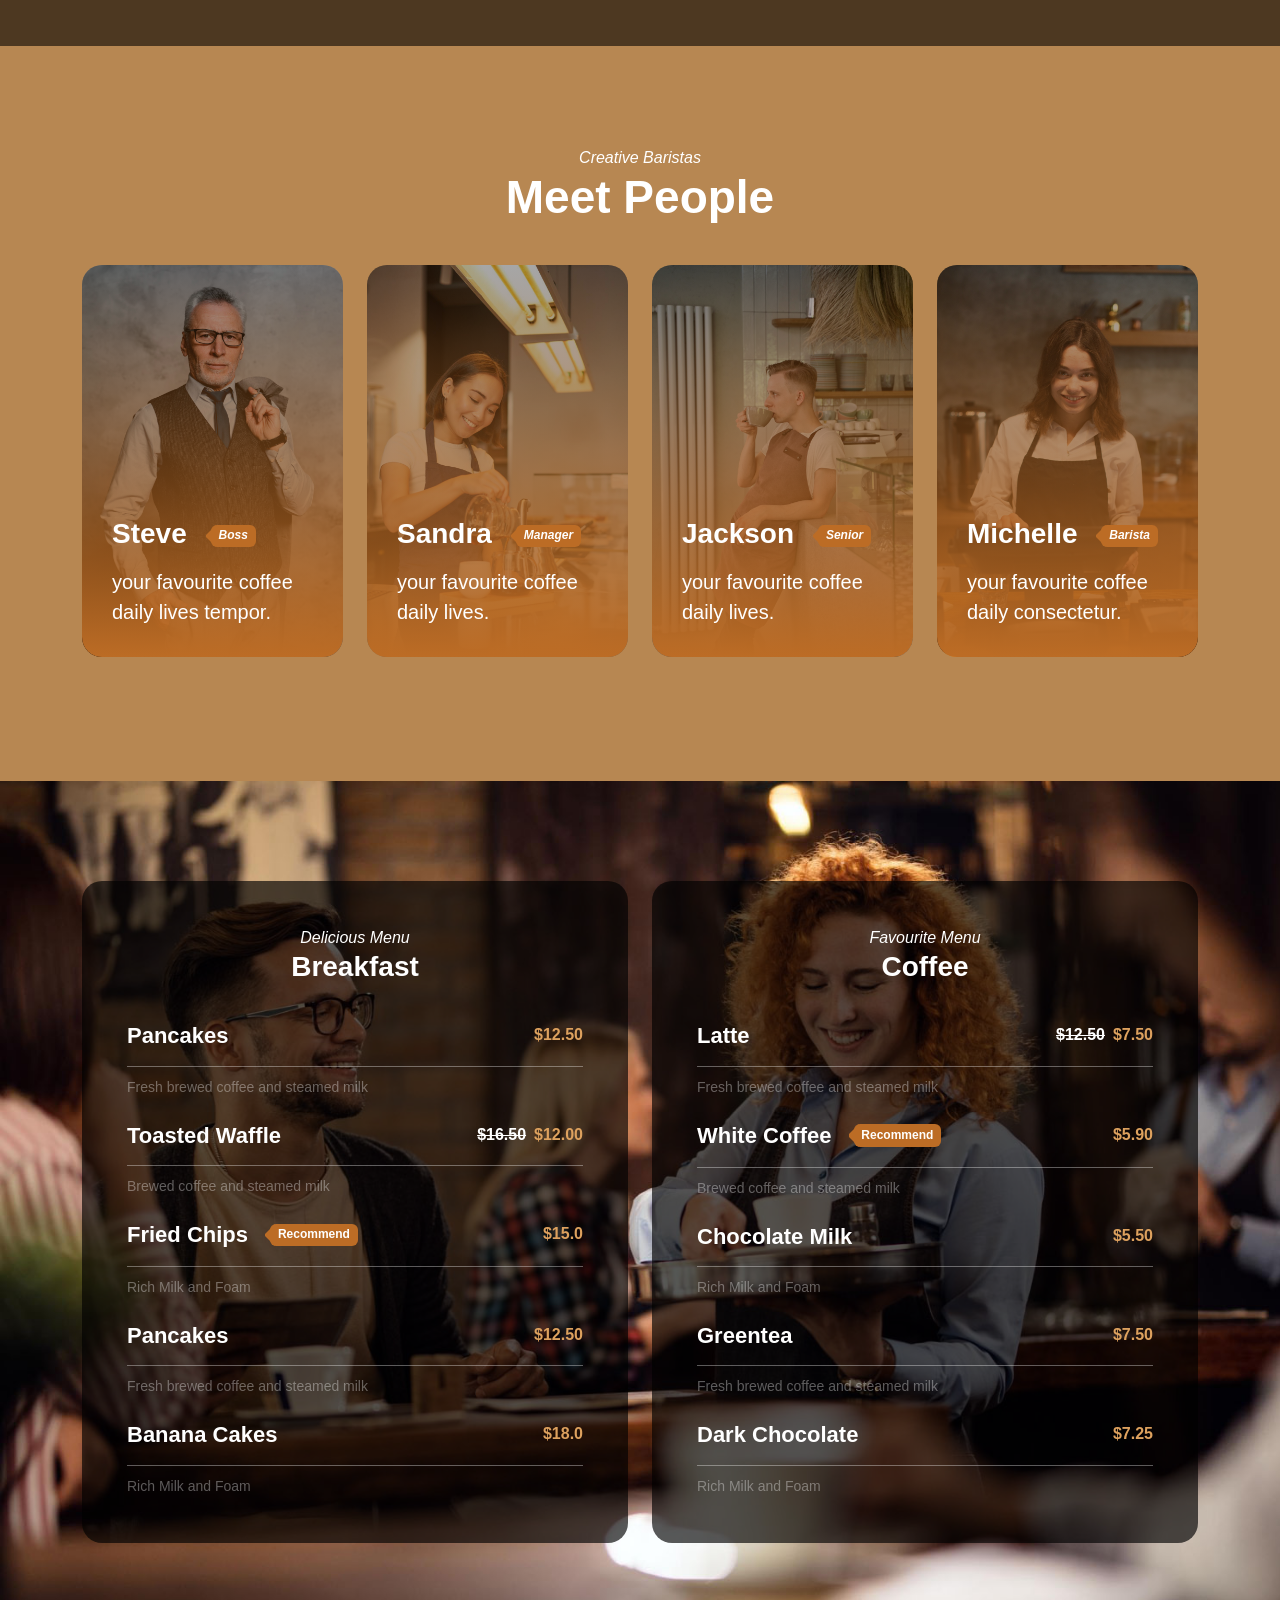
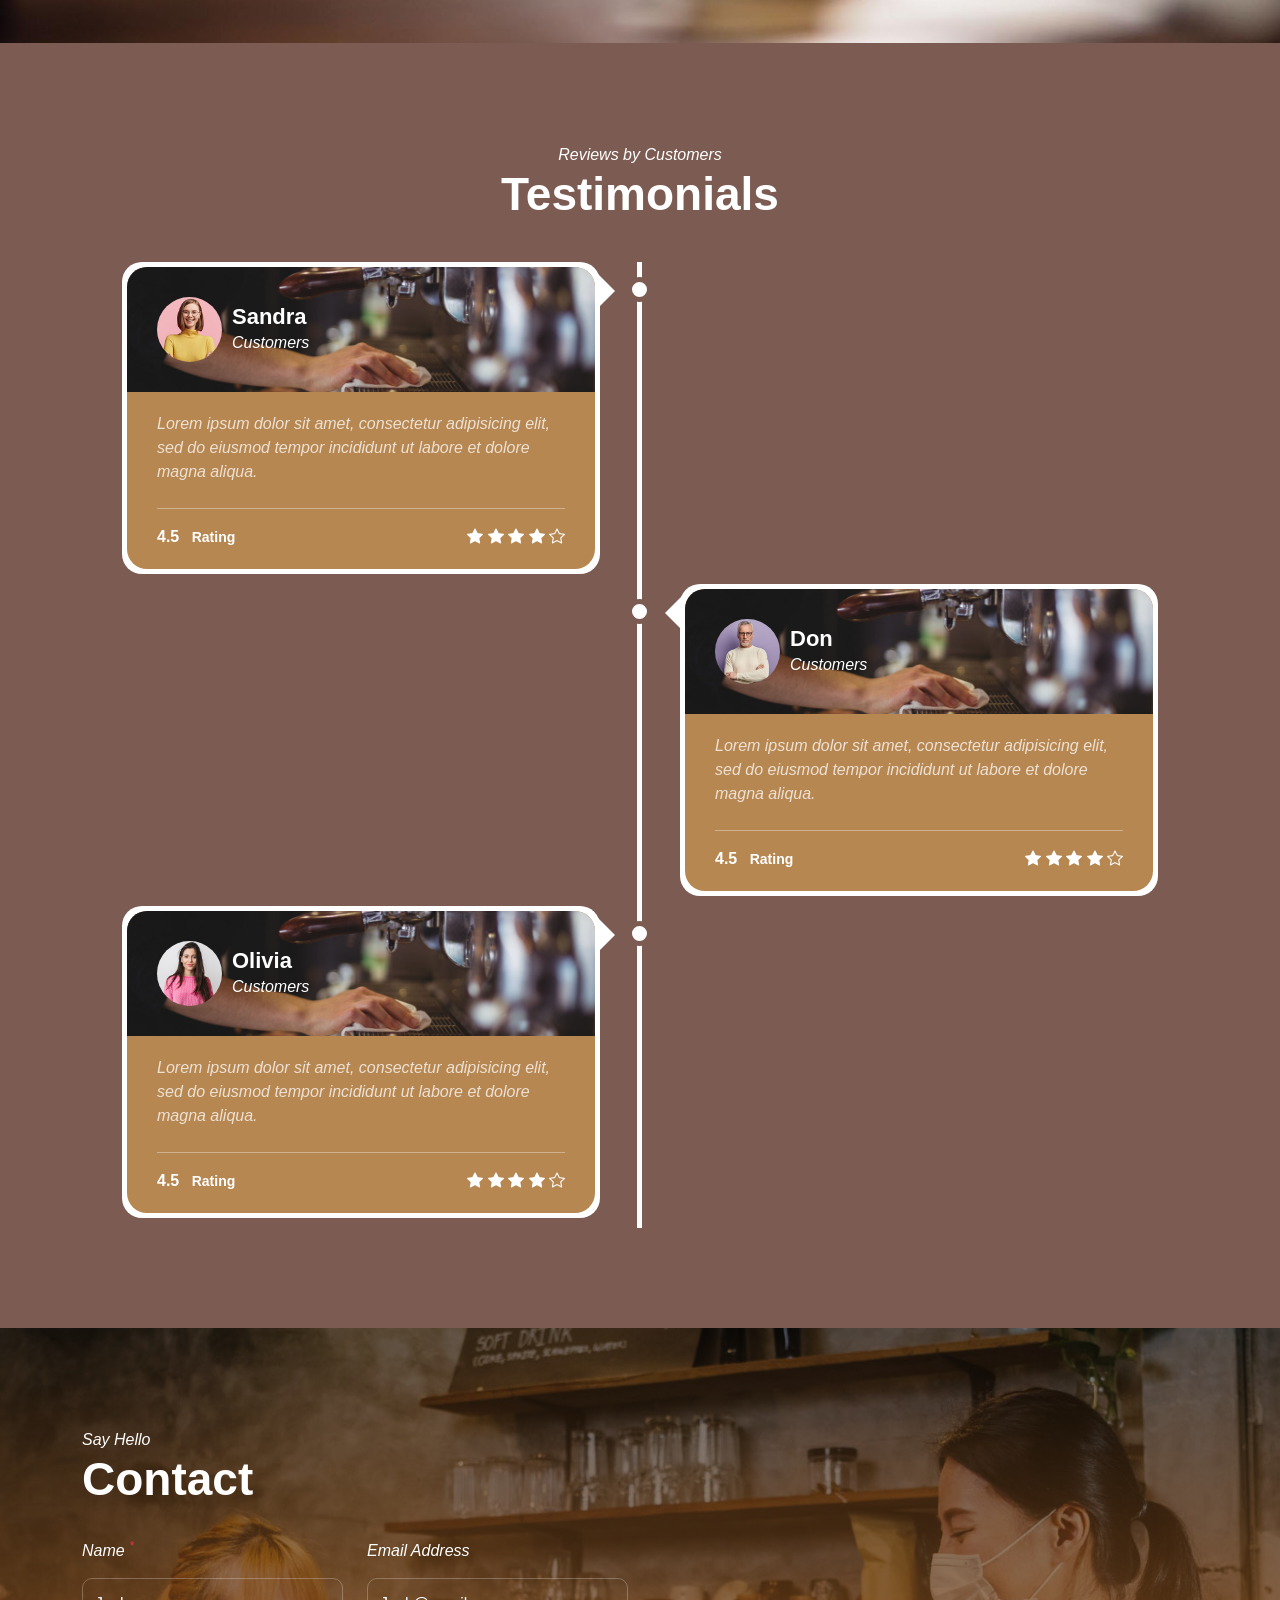
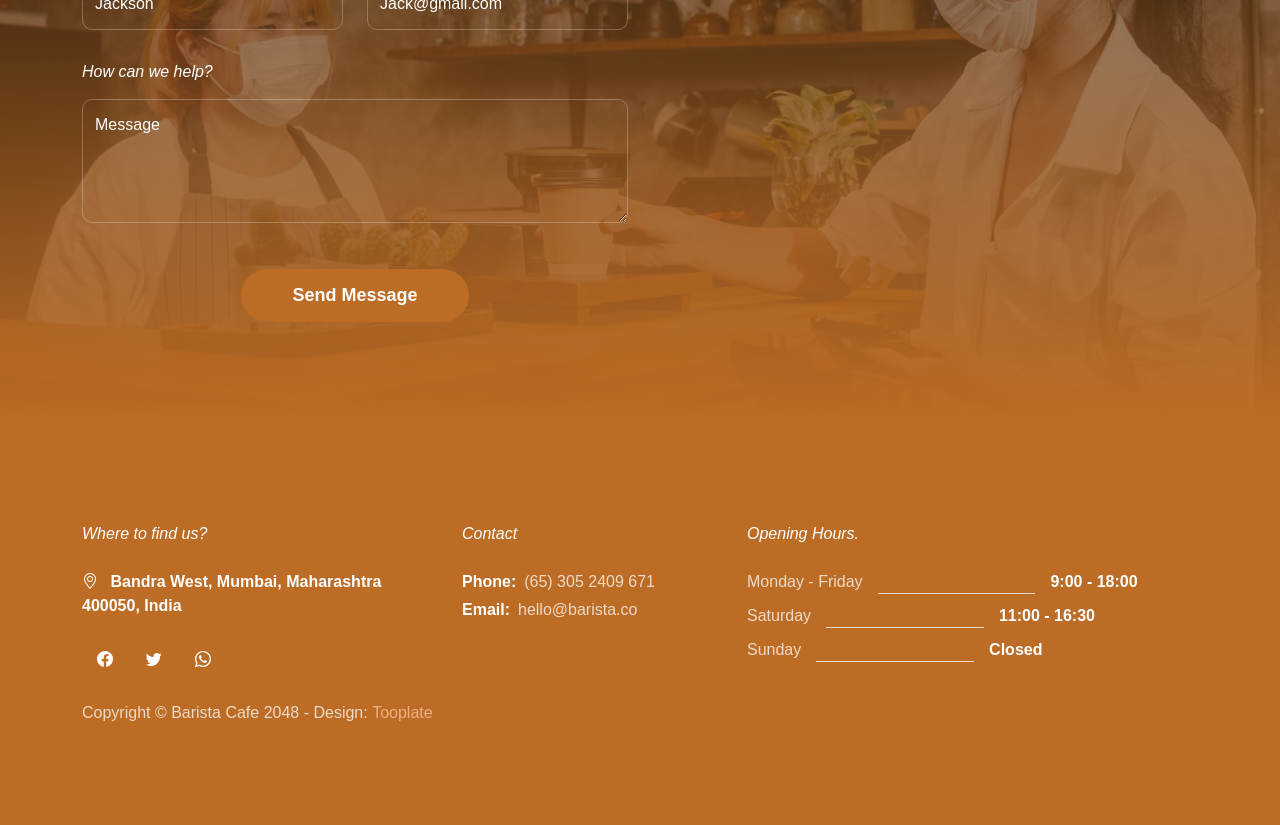
==== commit 0bbb9356: "Update index.html" ====
--- a/index.html
+++ b/index.html
@@ -32,7 +32,7 @@
                 <nav class="navbar navbar-expand-lg">                
                     <div class="container">
                         <a class="navbar-brand d-flex align-items-center" href="index.html">
-                            <img src="images/coffee-beans.png" class="navbar-brand-image img-fluid" alt="Barista Cafe Template">
+                            <img src="images/deep-logo.svg" class="navbar-brand-image img-fluid" alt="Barista Cafe Template">
                         </a>
         
                         <button class="navbar-toggler" type="button" data-bs-toggle="collapse" data-bs-target="#navbarNav" aria-controls="navbarNav" aria-expanded="false" aria-label="Toggle navigation">
@@ -661,3 +661,4 @@
 
 </html>
 
+
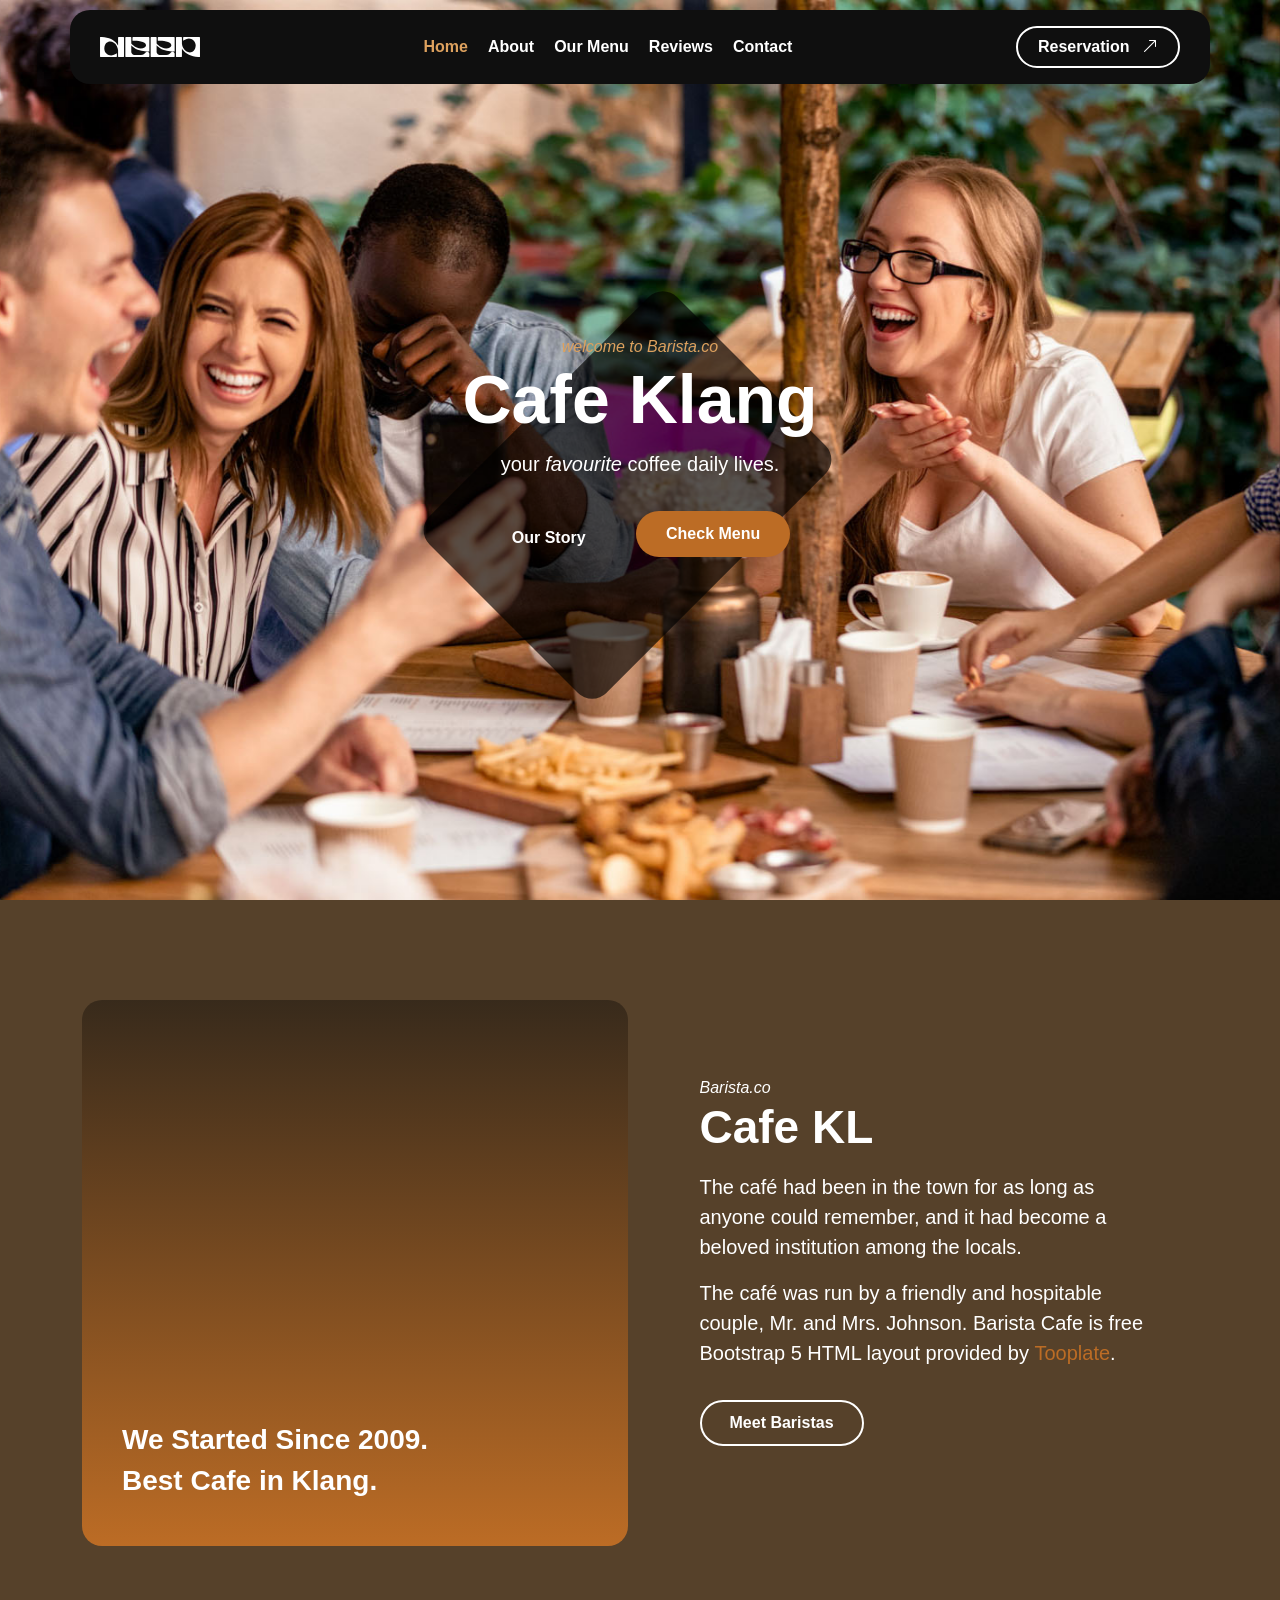
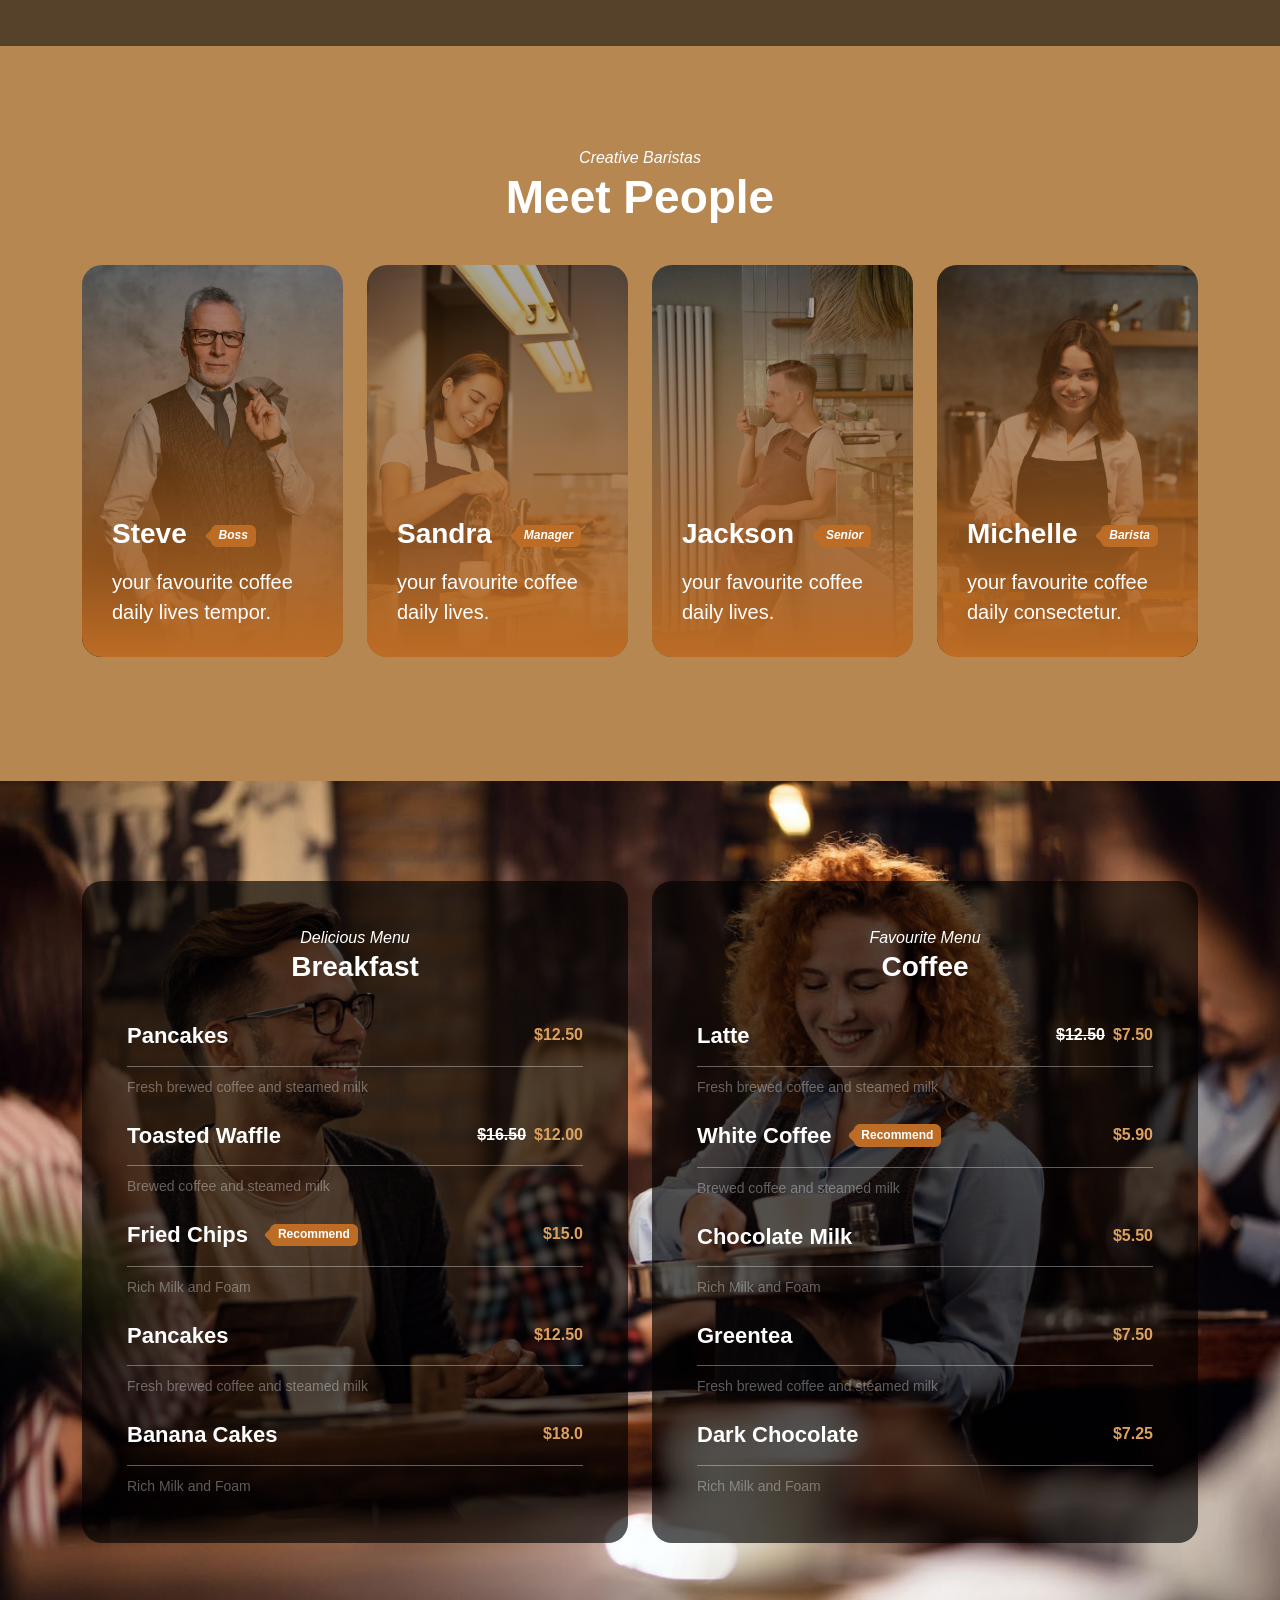
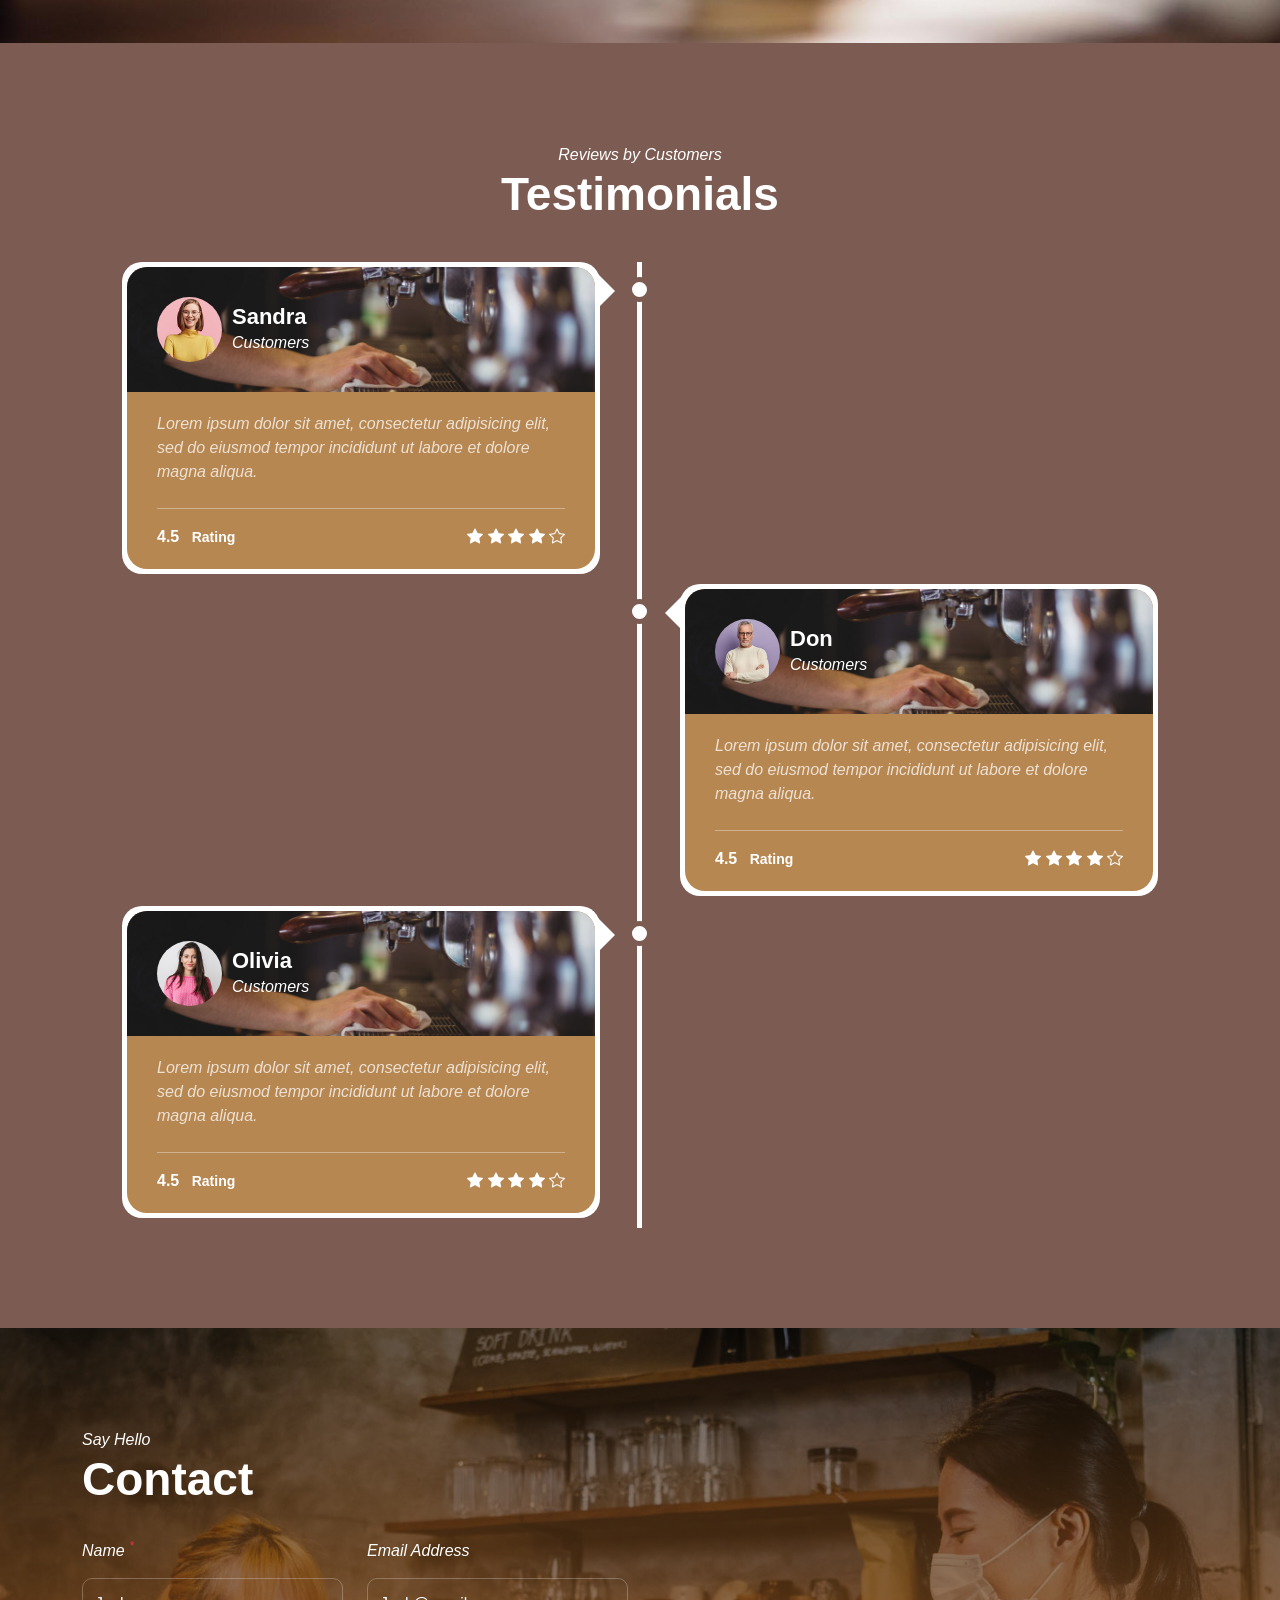
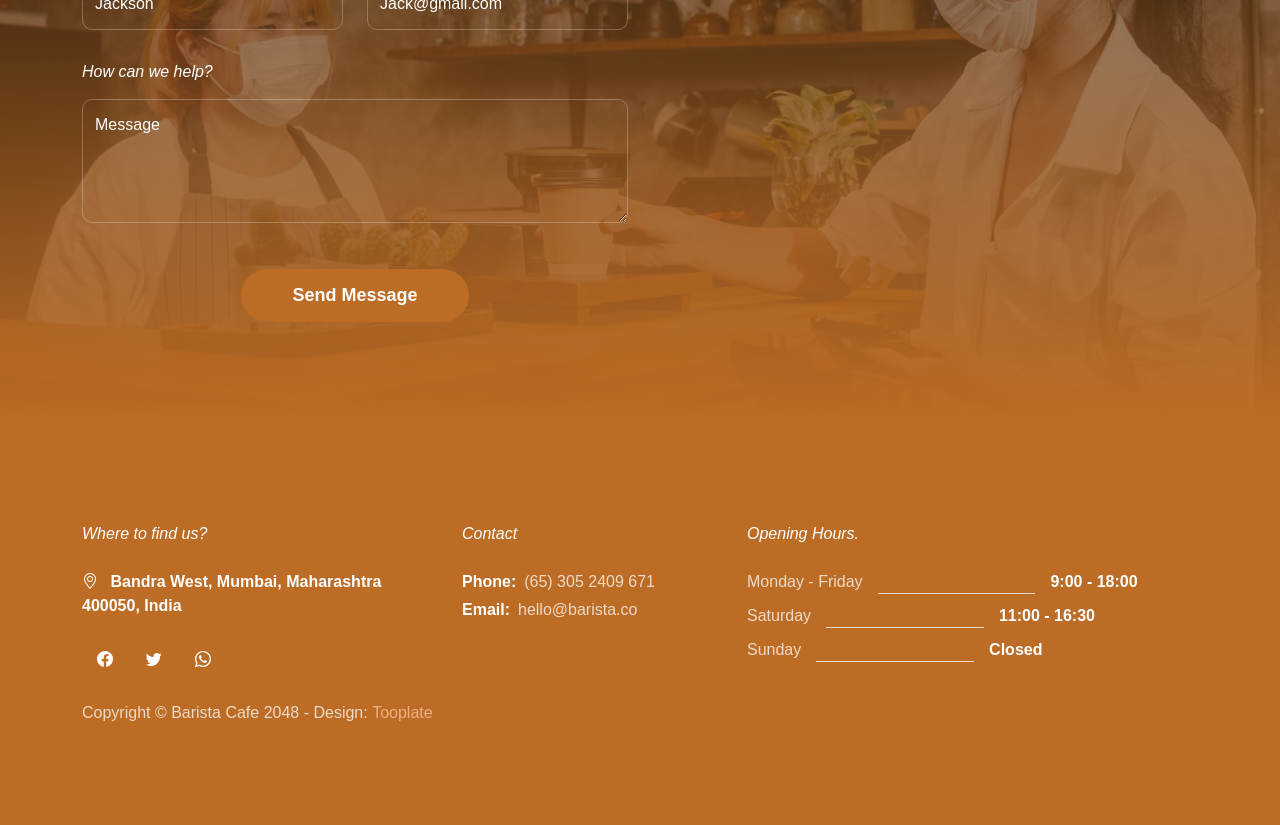
==== commit 64c5f163: "Update index.html" ====
--- a/index.html
+++ b/index.html
@@ -40,7 +40,7 @@
                         </button>
         
                         <div class="collapse navbar-collapse" id="navbarNav">
-                            <ul class="navbar-nav ms-lg-auto">
+                            <ul class="navbar-nav align-items-lg-center ms-auto me-lg-auto">
                                 <li class="nav-item">
                                     <a class="nav-link click-scroll" href="#section_1">Home</a>
                                 </li>
@@ -662,3 +662,4 @@
 </html>
 
 
+
--- a/css/tooplate-barista.css
+++ b/css/tooplate-barista.css
@@ -3,12 +3,13 @@
 -----------------------------------------*/
 :root {
   --white-color:                  #ffffff;
+  --black-color:                  #000000;
   --primary-color:                #BC6C25;
   --secondary-color:              #DDA15E;
   --section-bg-color:             #b78752;
   --custom-btn-bg-color:          #BC6C25;
   --custom-btn-bg-hover-color:    #DDA15E;
-  --dark-color:                   #000000;
+  --dark-color:                   #0F0F0F;
   --p-color:                      #717275;
   --border-color:                 #7fffd4;
   --link-hover-color:             #E76F51;
@@ -37,7 +38,7 @@
 }
 
 body {
-  background-color: var(--white-color);
+  background-color: var(--dark-color);
   font-family: var(--body-font-family); 
 }
 
@@ -348,11 +349,10 @@
 }
 
 .navbar .navbar-brand-image {
-  filter: brightness(0) invert(1);
 }
 
 .navbar-brand-image {
-  width: 48px;
+  width: 100px;
   height: auto;
 }
 
@@ -1192,3 +1192,5 @@
 
 
 
+
+
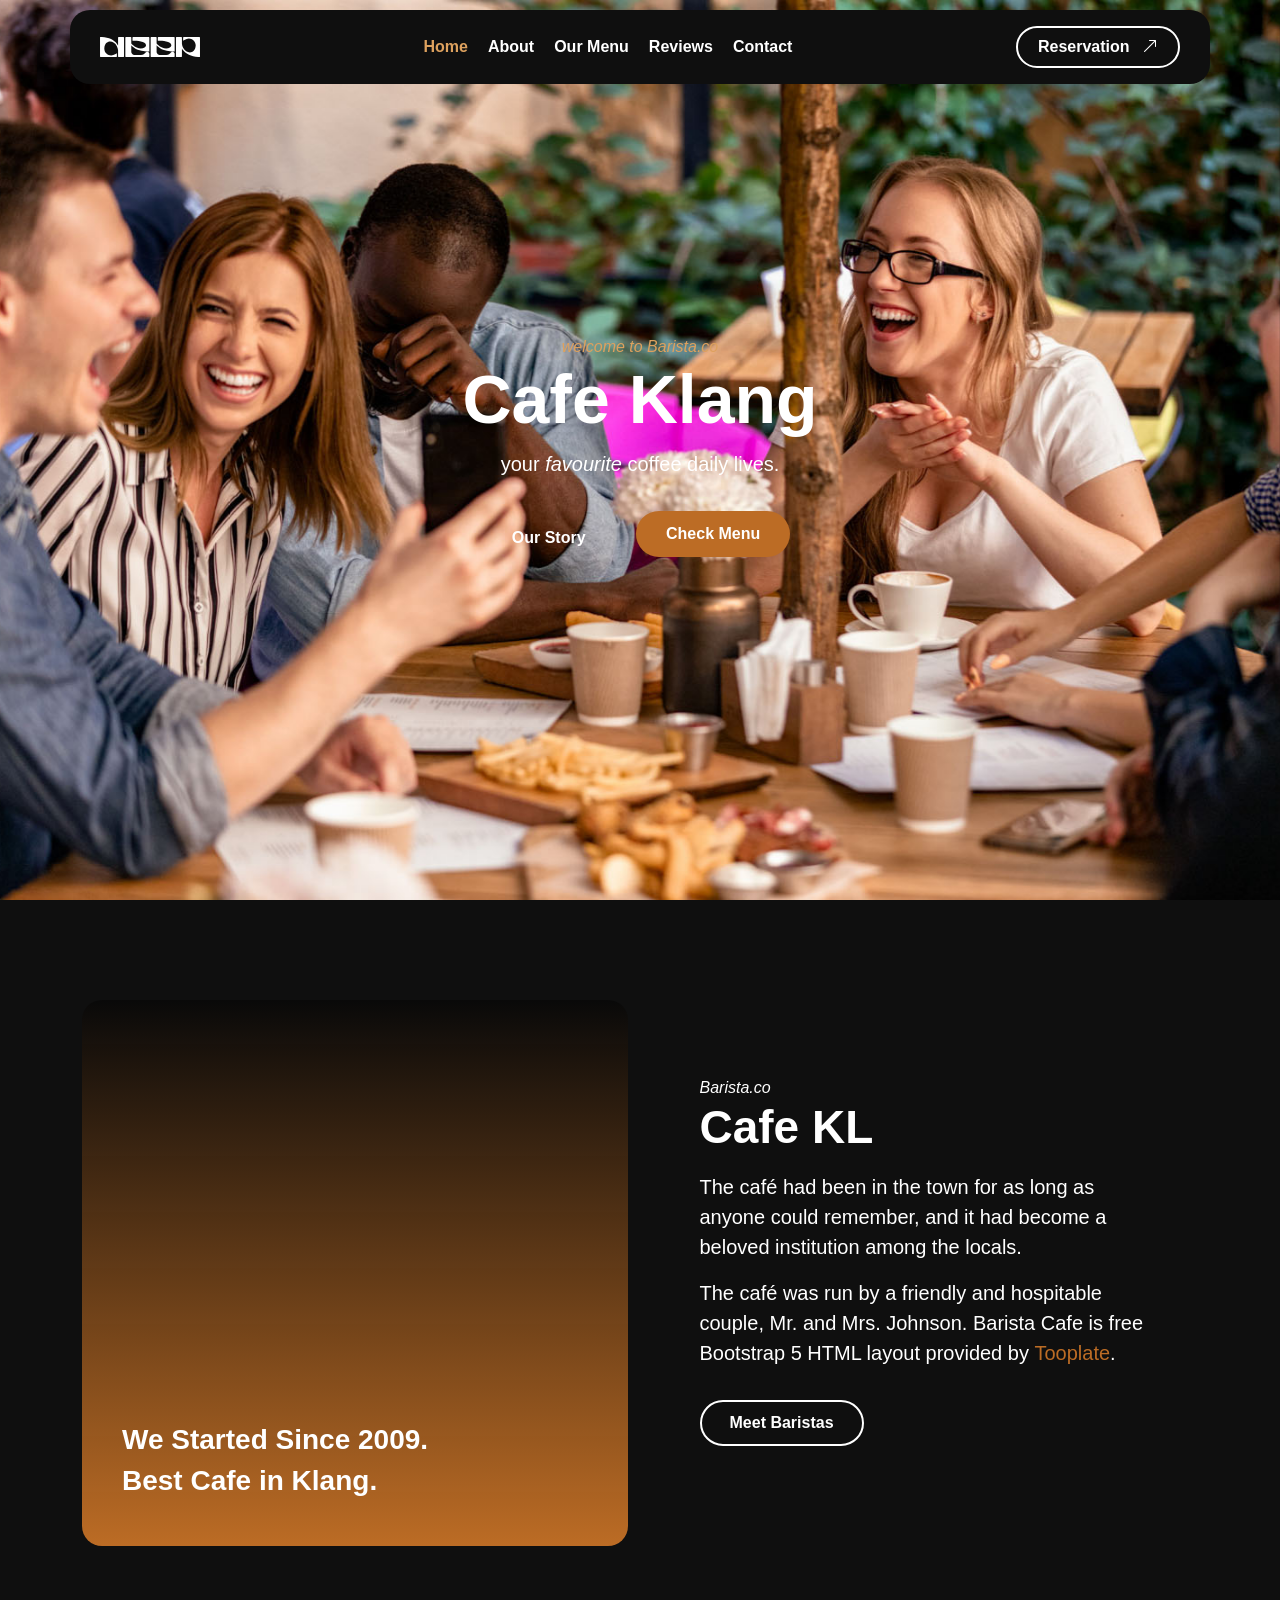
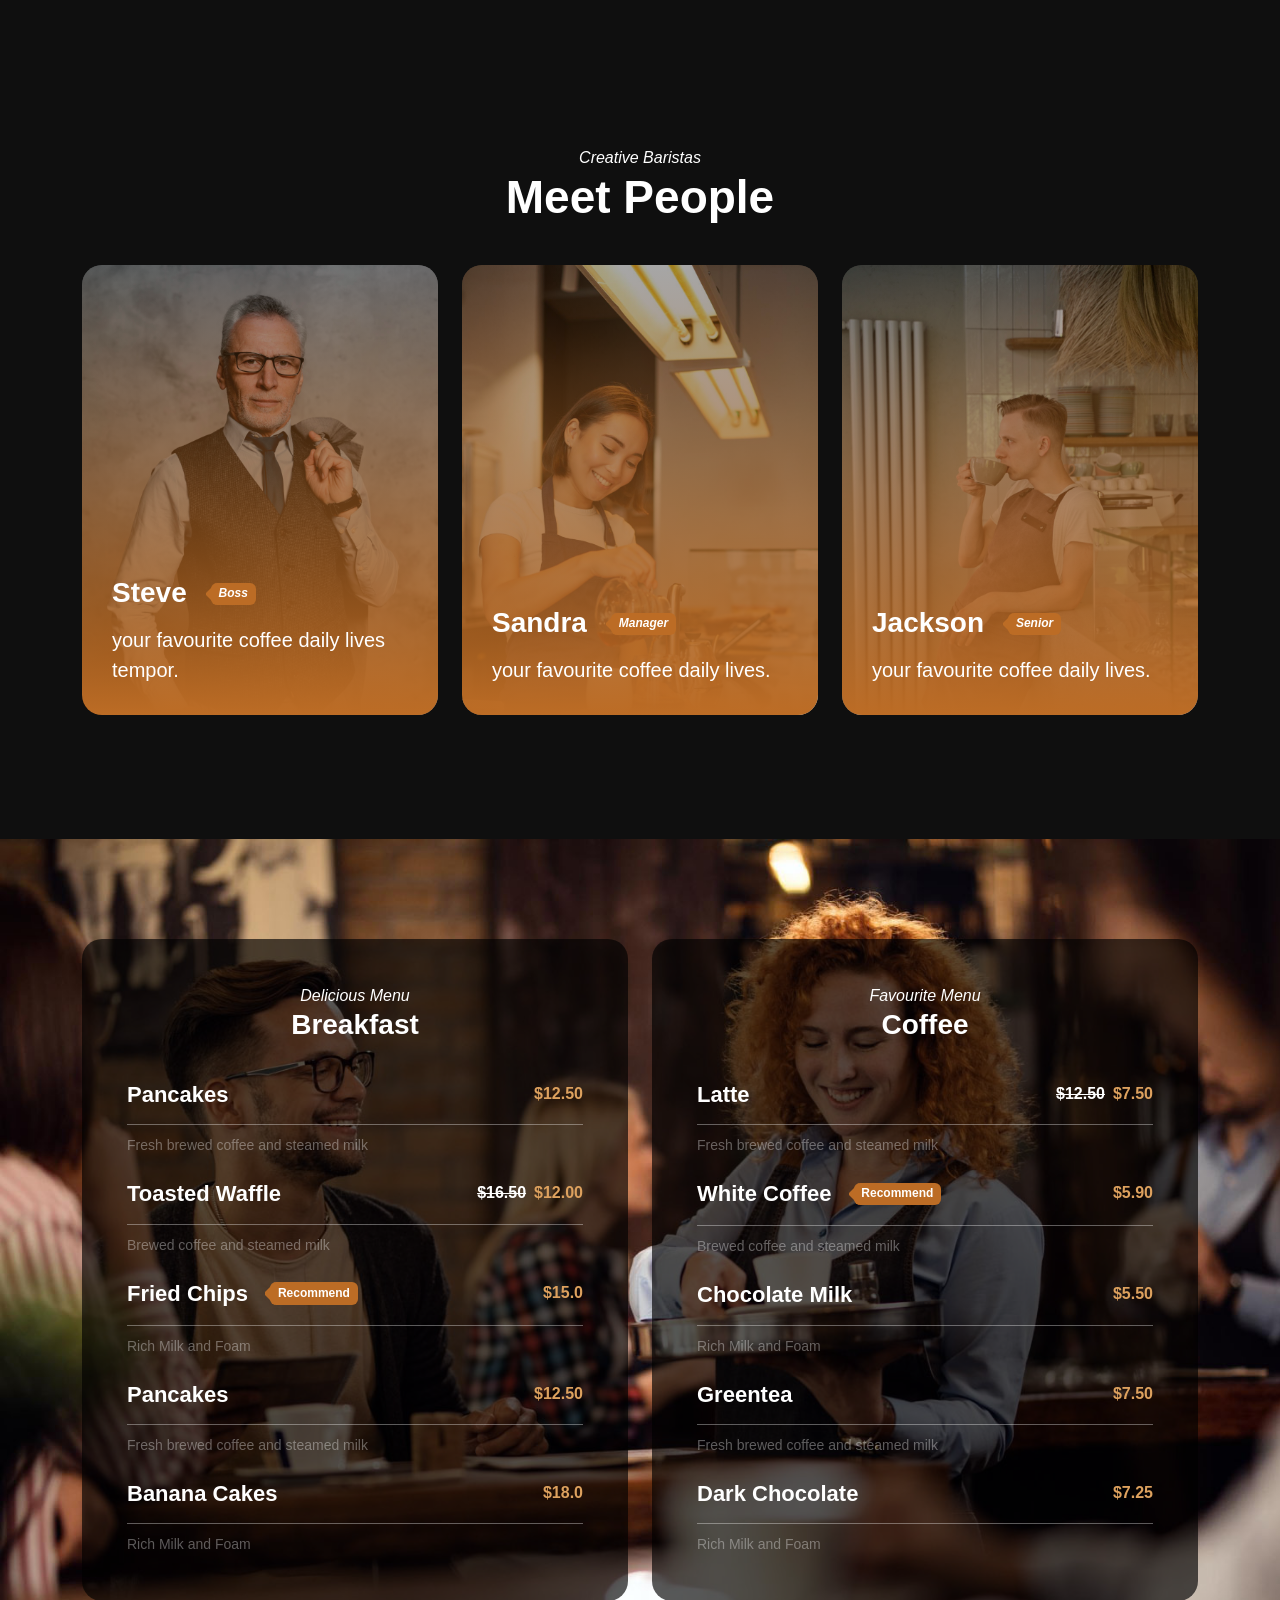
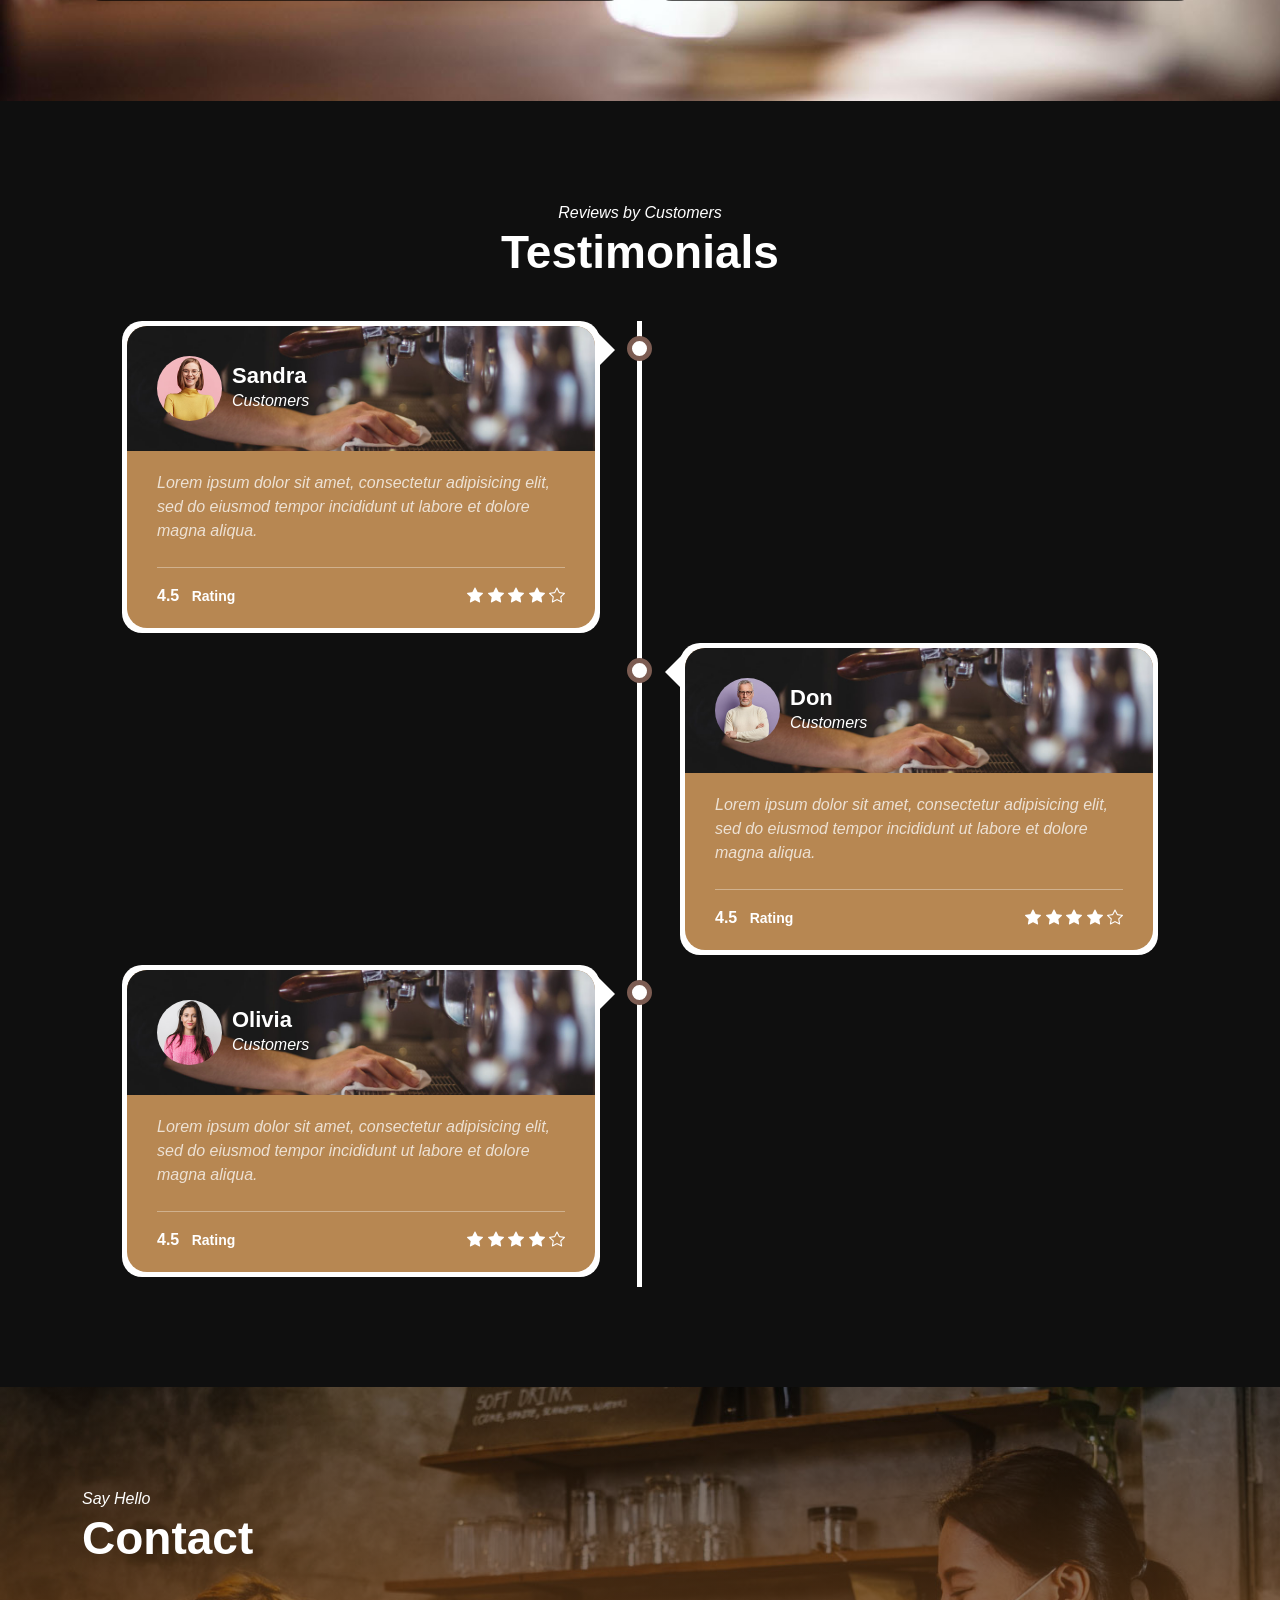
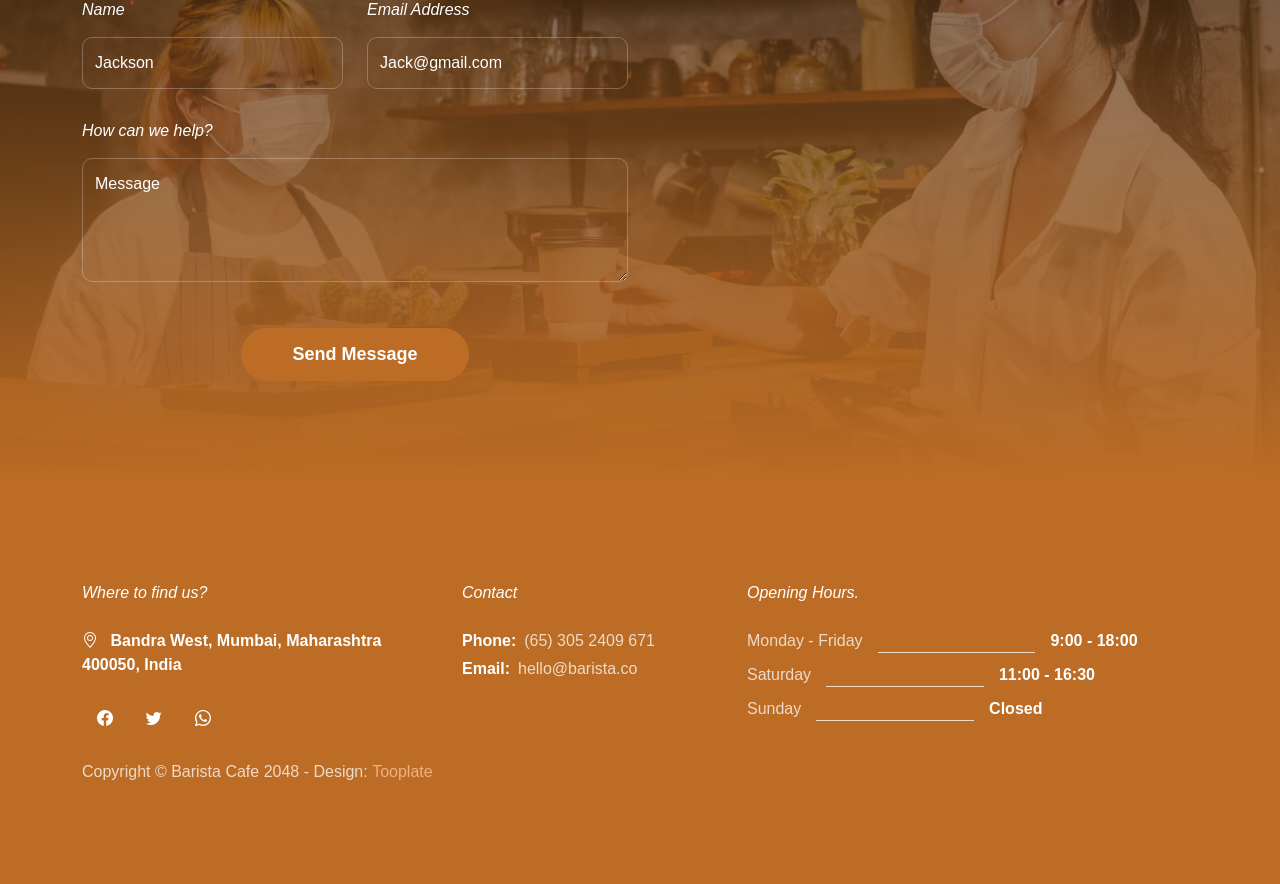
==== commit ad129db0: "Update index.html" ====
--- a/index.html
+++ b/index.html
@@ -149,7 +149,7 @@
                                 <h2 class="text-white">Meet People</h2>
                             </div>
 
-                            <div class="col-lg-3 col-md-6 col-12 mb-4">
+                            <div class="col-lg-4 col-md-6 col-12 mb-4">
                                 <div class="team-block-wrap">
                                     <div class="team-block-info d-flex flex-column">
                                         <div class="d-flex mt-auto mb-3">
@@ -167,7 +167,7 @@
                                 </div>
                             </div>
 
-                            <div class="col-lg-3 col-md-6 col-12 mb-4">
+                            <div class="col-lg-4 col-md-6 col-12 mb-4">
                                 <div class="team-block-wrap">
                                     <div class="team-block-info d-flex flex-column">
                                         <div class="d-flex mt-auto mb-3">
@@ -185,7 +185,7 @@
                                 </div>
                             </div>
 
-                            <div class="col-lg-3 col-md-6 col-12 mb-4">
+                            <div class="col-lg-4 col-md-6 col-12 mb-4">
                                 <div class="team-block-wrap">
                                     <div class="team-block-info d-flex flex-column">
                                         <div class="d-flex mt-auto mb-3">
@@ -199,24 +199,6 @@
 
                                     <div class="team-block-image-wrap">
                                         <img src="images/team/small-business-owner-drinking-coffee.jpg" class="team-block-image img-fluid" alt="">
-                                    </div>
-                                </div>
-                            </div>
-
-                            <div class="col-lg-3 col-md-6 col-12">
-                                <div class="team-block-wrap">
-                                    <div class="team-block-info d-flex flex-column">
-                                        <div class="d-flex mt-auto mb-3">
-                                            <h4 class="text-white mb-0">Michelle</h4>
-
-                                            <p class="badge ms-4"><em>Barista</em></p>
-                                        </div>
-
-                                        <p class="text-white mb-0">your favourite coffee daily consectetur.</p>
-                                    </div>
-
-                                    <div class="team-block-image-wrap">
-                                        <img src="images/team/smiley-business-woman-working-cashier.jpg" class="team-block-image img-fluid" alt="">
                                     </div>
                                 </div>
                             </div>
@@ -663,3 +645,4 @@
 
 
 
+
--- a/css/tooplate-barista.css
+++ b/css/tooplate-barista.css
@@ -131,11 +131,9 @@
 }
 
 .section-bg {
-  background-color: var(--section-bg-color);
 }
 
 .section-overlay {
-  background-color: var(--dark-color);
   position: absolute;
   z-index: 9;
   top: 0;
@@ -525,19 +523,6 @@
   text-align: center;
 }
 
-.hero-section::after {
-  background-color: rgba(0, 0, 0, 0.65);
-  border-radius: var(--border-radius-medium);
-  content: "";
-  position: absolute;
-  top: 55%;
-  left: 50%;
-  transform: translate(-55%, -50%) rotate(45deg);
-  width: 250px;
-  height: 350px;
-  pointer-events: none;
-}
-
 @media screen and (min-width: 991px) {
   .hero-section {
     height: 100vh;
@@ -591,7 +576,6 @@
   ABOUT              
 -----------------------------------------*/
 .about-section {
-  background-color: var(--secondary-color);
   position: relative;
 }
 
@@ -736,7 +720,6 @@
   REVIEWS              
 -----------------------------------------*/
 .reviews-section {
-  background-color: #7c5c52;
 }
 
 .reviews-block {
@@ -1194,3 +1177,6 @@
 
 
 
+
+
+
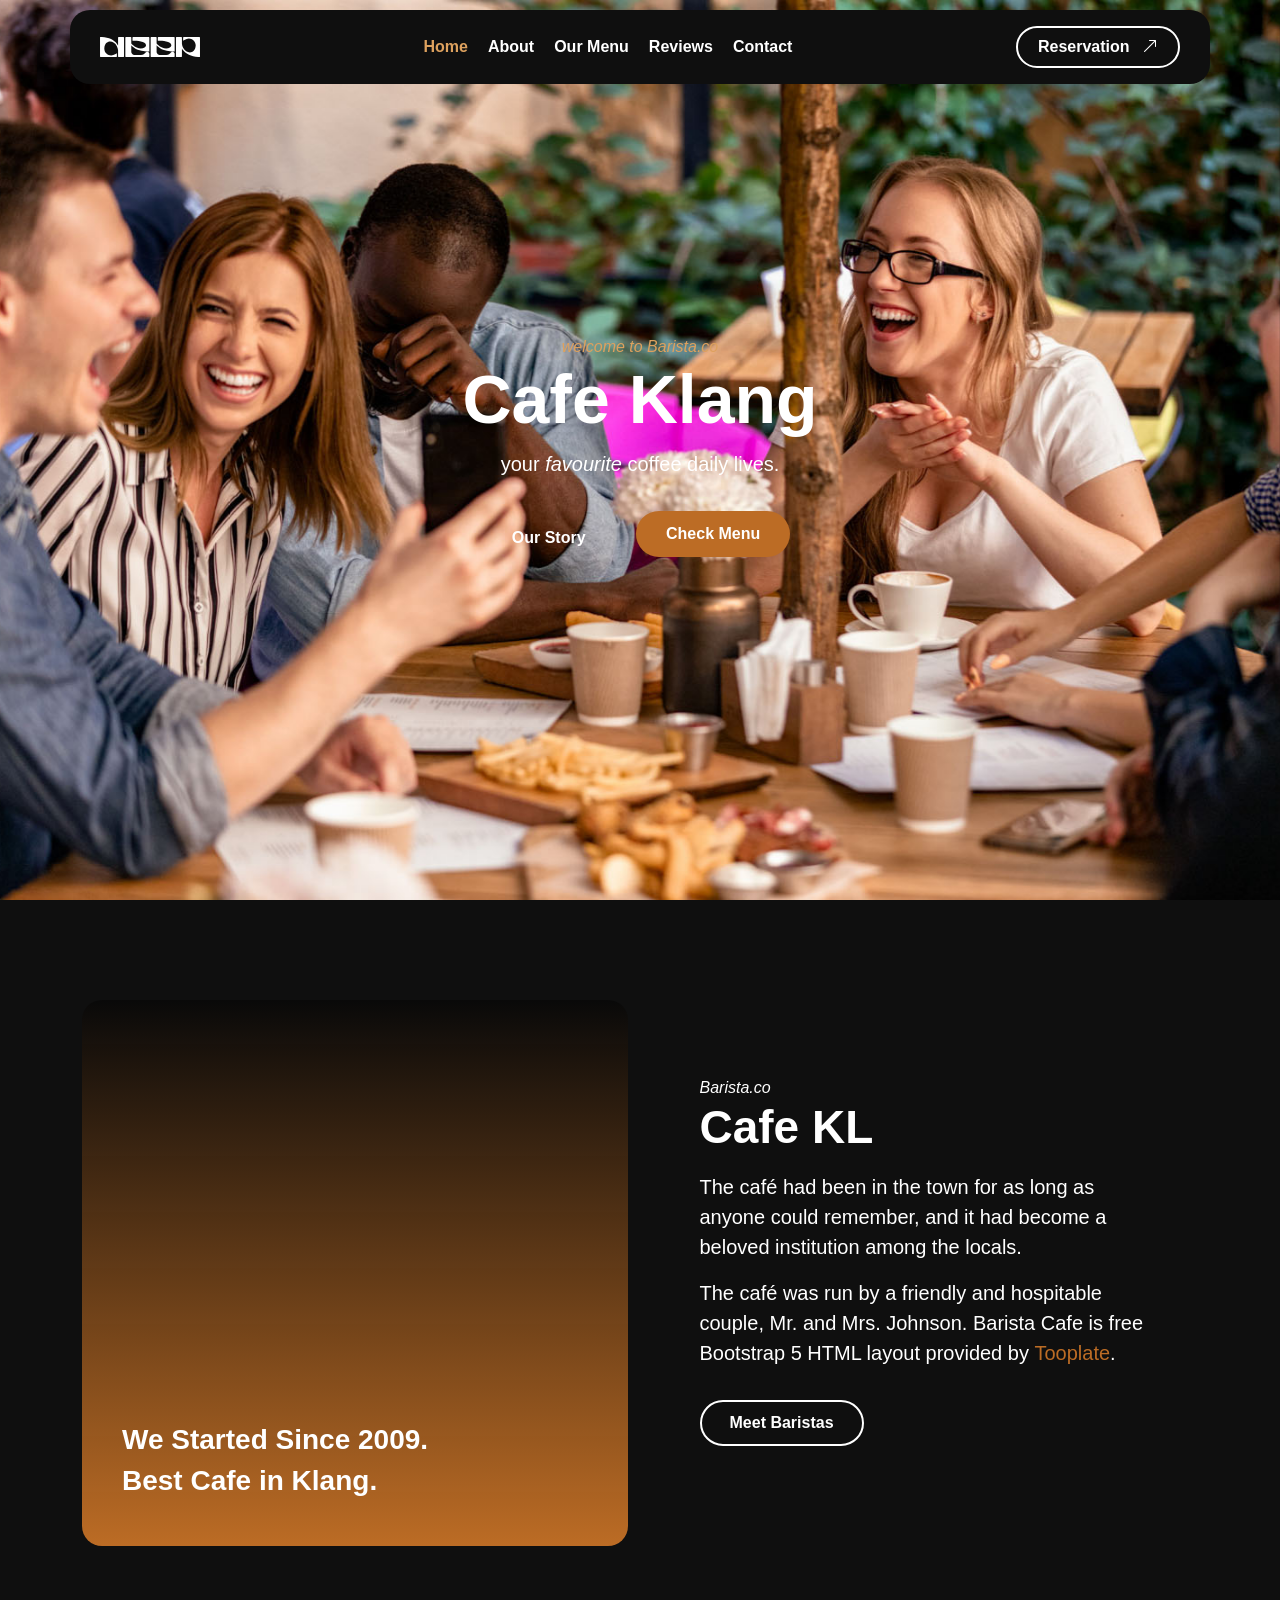
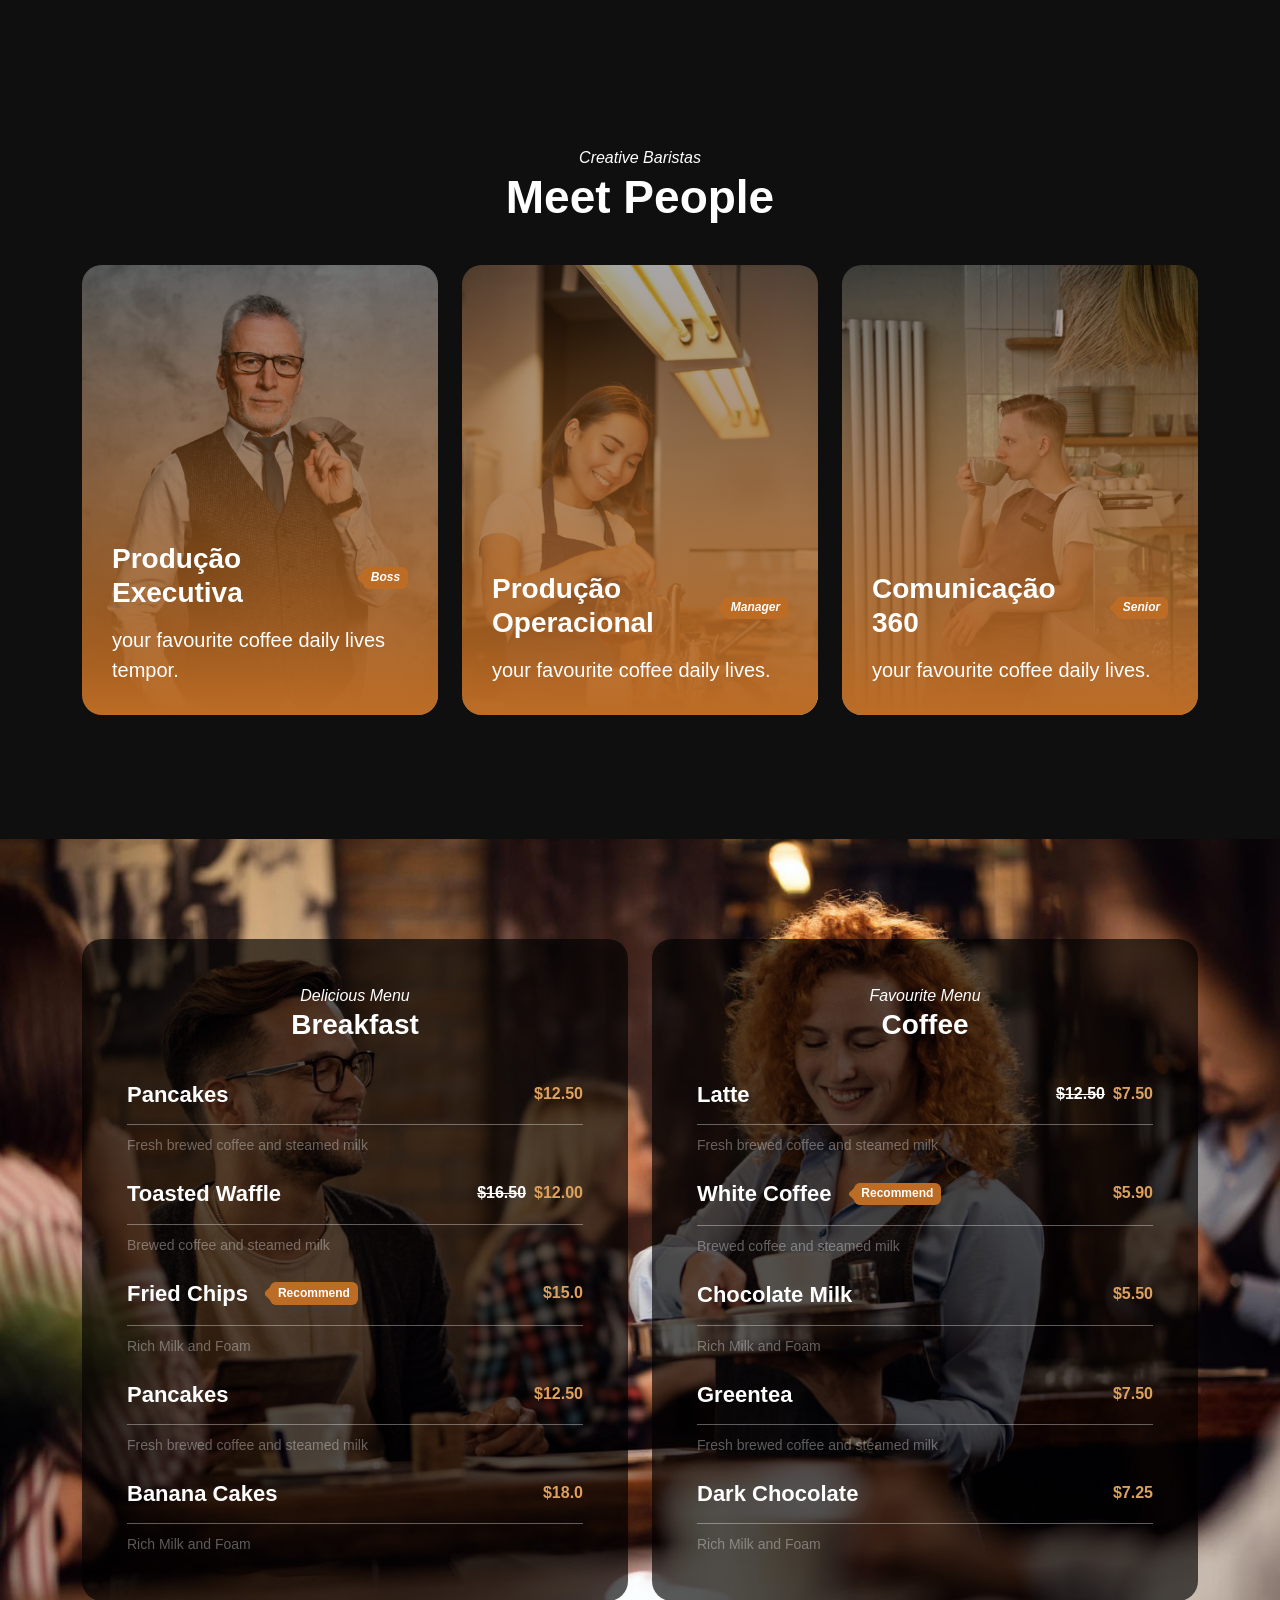
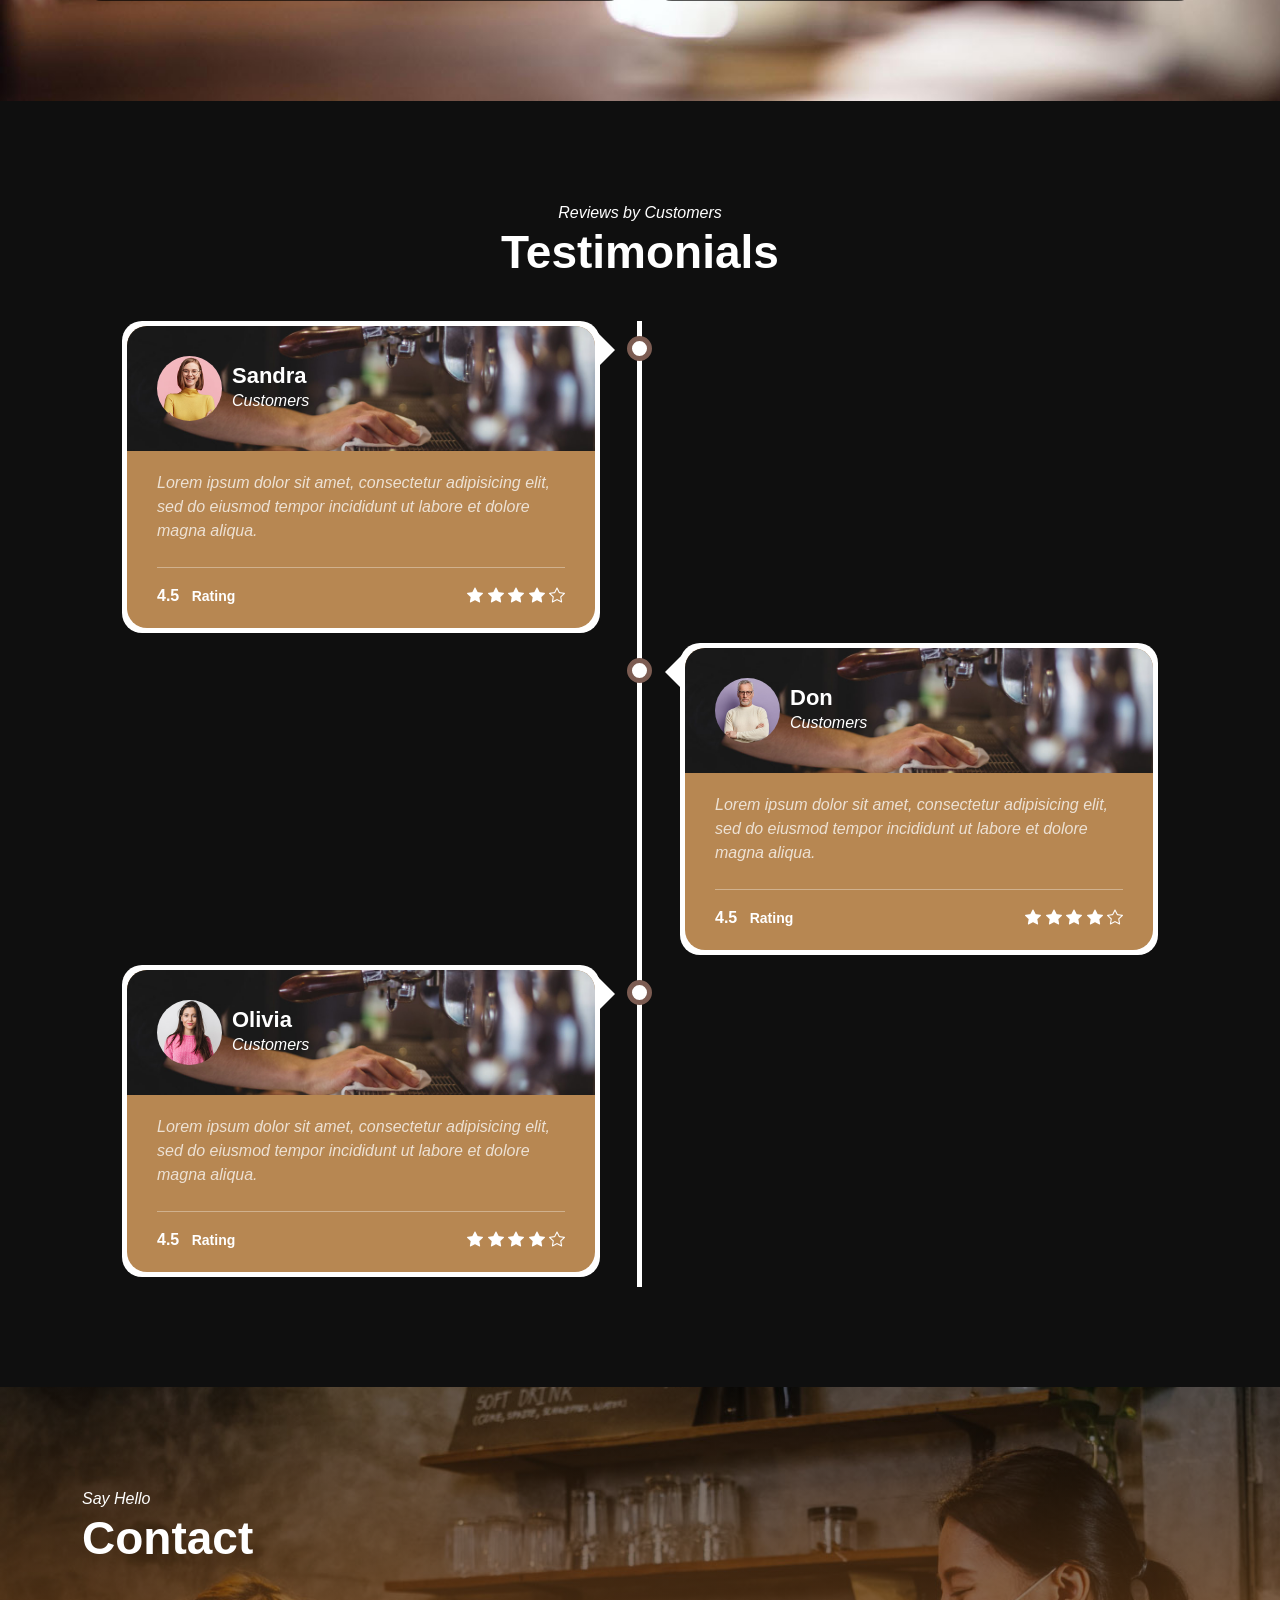
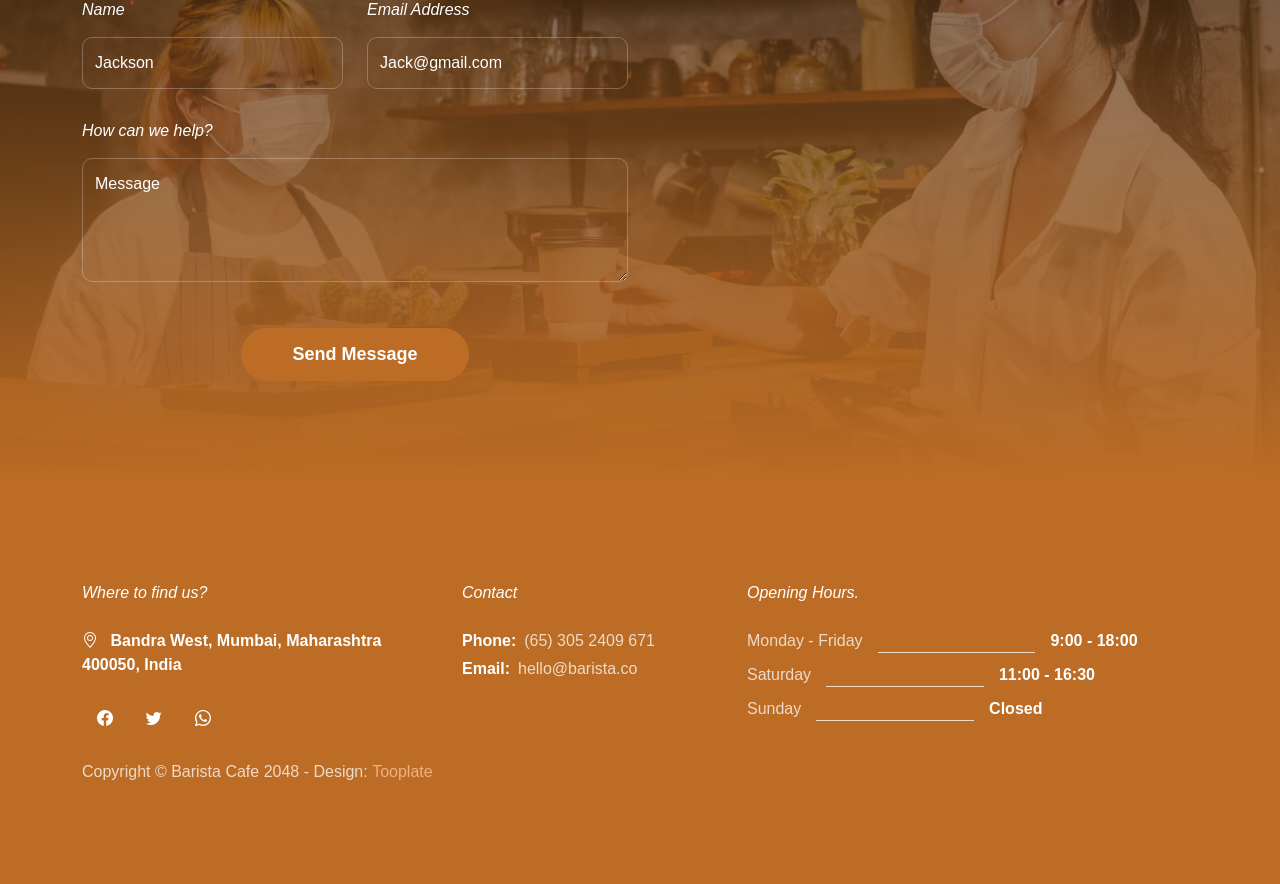
==== commit a2393fea: "Update index.html" ====
--- a/index.html
+++ b/index.html
@@ -153,7 +153,7 @@
                                 <div class="team-block-wrap">
                                     <div class="team-block-info d-flex flex-column">
                                         <div class="d-flex mt-auto mb-3">
-                                            <h4 class="text-white mb-0">Steve</h4>
+                                            <h4 class="text-white mb-0">Produção Executiva</h4>
 
                                             <p class="badge ms-4"><em>Boss</em></p>
                                         </div>
@@ -171,7 +171,7 @@
                                 <div class="team-block-wrap">
                                     <div class="team-block-info d-flex flex-column">
                                         <div class="d-flex mt-auto mb-3">
-                                            <h4 class="text-white mb-0">Sandra</h4>
+                                            <h4 class="text-white mb-0">Produção Operacional</h4>
 
                                             <p class="badge ms-4"><em>Manager</em></p>
                                         </div>
@@ -189,7 +189,7 @@
                                 <div class="team-block-wrap">
                                     <div class="team-block-info d-flex flex-column">
                                         <div class="d-flex mt-auto mb-3">
-                                            <h4 class="text-white mb-0">Jackson</h4>
+                                            <h4 class="text-white mb-0">Comunicação 360</h4>
 
                                             <p class="badge ms-4"><em>Senior</em></p>
                                         </div>
@@ -646,3 +646,4 @@
 
 
 
+
